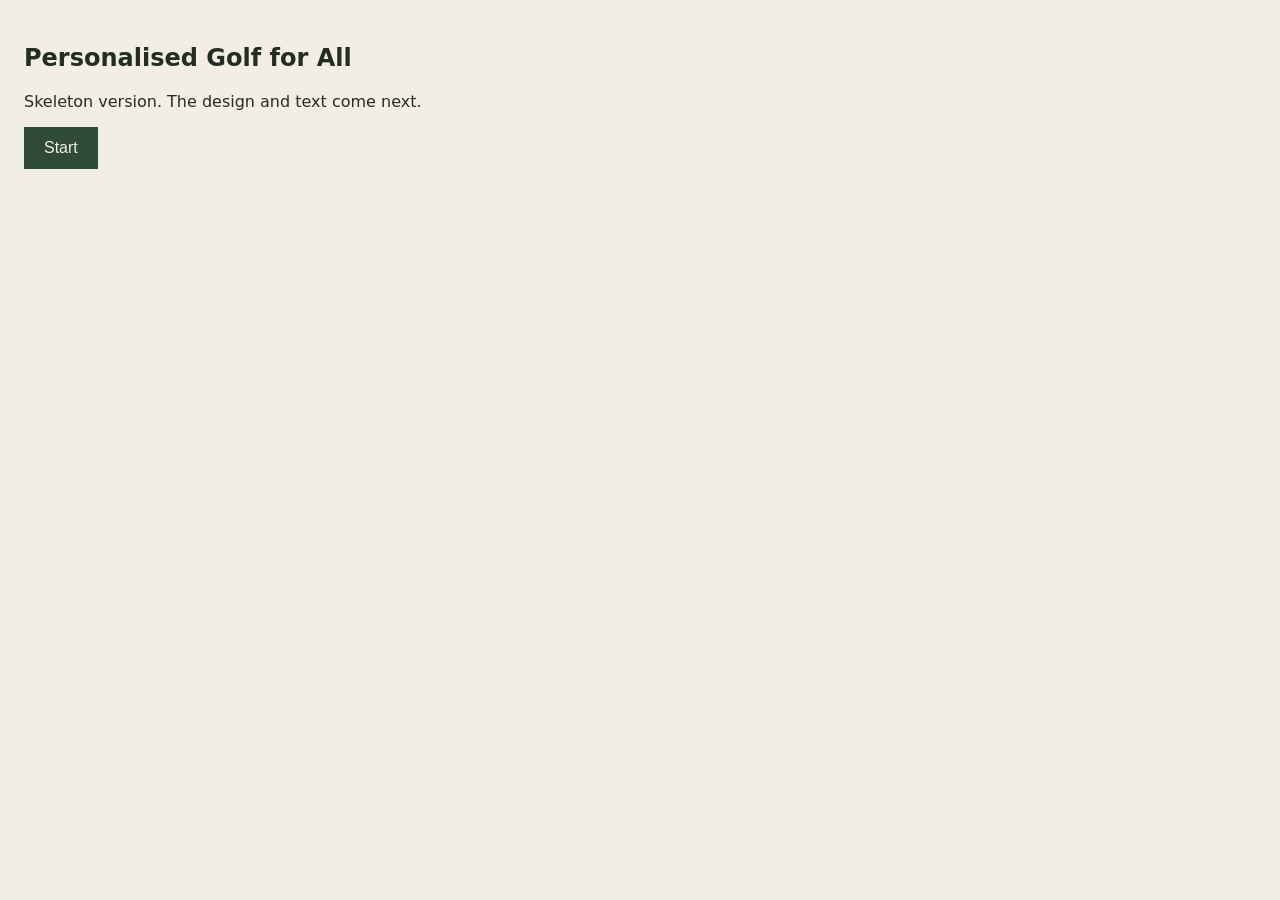
==== index.html @ c4731139 "Added website skeleton and project brief" ====
<!DOCTYPE html>
<!--
  index.html = the STRUCTURE of the website (what is on the page).
  The look lives in style.css, the logic lives in script.js.
  Created as an empty skeleton by Claude (AI), 8 Nov 2026. Leon decides what goes in each section.
-->
<html lang="en">
<head>
  <meta charset="UTF-8">
  <meta name="viewport" content="width=device-width, initial-scale=1.0">
  <title>Personalised Golf for All</title>
  <link rel="stylesheet" href="style.css">
</head>
<body>

  <!-- PAGE 1: HOME. What the tool does + a start button. Content: to decide. -->
  <section id="home">
    <h1>Personalised Golf for All</h1>
    <p>Skeleton version. The design and text come next.</p>
    <button id="start-button">Start</button>
  </section>

  <!-- PAGE 2: QUESTIONS. One question at a time. Questions come from Leon's research. -->
  <section id="questions" hidden>
  </section>

  <!-- PAGE 3: RESULTS. Top 3 irons with reasons, a trade-off and a limitation. -->
  <section id="results" hidden>
  </section>

  <!-- PAGE 4: HOW IT WORKS. Sources, method and limits of the tool. -->
  <section id="how-it-works" hidden>
  </section>

  <script src="script.js"></script>
</body>
</html>
---- style.css ----
/*
  style.css = the LOOK of the website (colours, fonts, spacing, animation).
  Created as a skeleton by Claude (AI), 8 Nov 2026.

  All colours are stored once here as "variables", so changing one line
  changes it everywhere on the site. These are only starting values from
  the "Clubhouse" direction (green and cream). Leon decides the final ones.
*/
:root {
  --paper: #F2EEE3;   /* background (cream) */
  --ink: #242D23;     /* main text (dark green-black) */
  --green: #2F4A35;   /* buttons and highlights */
}

body {
  margin: 0;
  padding: 24px;
  background: var(--paper);
  color: var(--ink);
  font-family: system-ui, sans-serif;
}

button {
  background: var(--green);
  color: var(--paper);
  border: none;
  padding: 12px 20px;
  font-size: 16px;
  cursor: pointer;
}
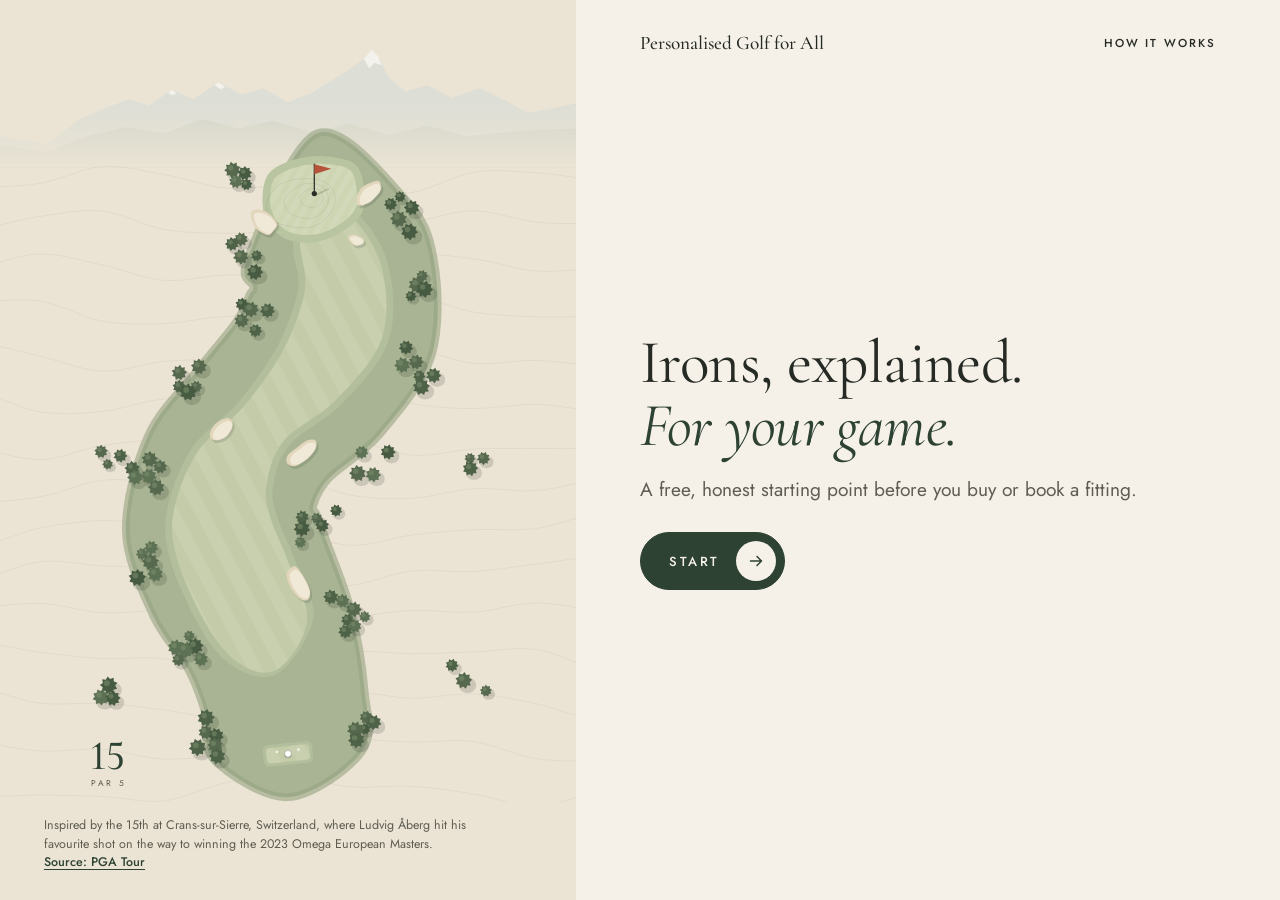
==== commit a093d2d4: "Questionnaire step 1: hole illustration, layout and home screen," ====
--- a/index.html
+++ b/index.html
@@ -2,35 +2,455 @@
 <!--
   index.html = the STRUCTURE of the website (what is on the page).
   The look lives in style.css, the logic lives in script.js.
-  Created as an empty skeleton by Claude (AI), 8 Nov 2026. Leon decides what goes in each section.
+
+  Built by Claude (AI) for Leon, 24 Nov 2026, from Leon's decisions in docs/product-plan.md:
+  the questionnaire "plays one golf hole". The look is design direction D (design/d-chosen.html).
+
+  Layout:
+    - Laptop (1024px and wider): the hole fills a sticky panel on the left, the content is on the right.
+    - Phone: the hole is a band at the top, the content is below it.
+  The hole drawing is shared by all screens; script.js moves the ball and the "camera".
 -->
 <html lang="en">
 <head>
   <meta charset="UTF-8">
   <meta name="viewport" content="width=device-width, initial-scale=1.0">
   <title>Personalised Golf for All</title>
+  <meta name="description" content="A free, honest starting point before you buy irons or book a fitting.">
+
+  <!-- Fonts: Cormorant Garamond (headlines), Jost (body text), IBM Plex Mono (small numbers) -->
+  <link rel="preconnect" href="https://fonts.googleapis.com">
+  <link rel="preconnect" href="https://fonts.gstatic.com" crossorigin>
+  <link href="https://fonts.googleapis.com/css2?family=Cormorant+Garamond:ital,wght@0,400;0,500;0,600;1,400;1,500&family=IBM+Plex+Mono:wght@400;500&family=Jost:wght@400;500&display=swap" rel="stylesheet">
+
   <link rel="stylesheet" href="style.css">
 </head>
 <body>
 
-  <!-- PAGE 1: HOME. What the tool does + a start button. Content: to decide. -->
-  <section id="home">
-    <h1>Personalised Golf for All</h1>
-    <p>Skeleton version. The design and text come next.</p>
-    <button id="start-button">Start</button>
-  </section>
-
-  <!-- PAGE 2: QUESTIONS. One question at a time. Questions come from Leon's research. -->
-  <section id="questions" hidden>
-  </section>
-
-  <!-- PAGE 3: RESULTS. Top 3 irons with reasons, a trade-off and a limitation. -->
-  <section id="results" hidden>
-  </section>
-
-  <!-- PAGE 4: HOW IT WORKS. Sources, method and limits of the tool. -->
-  <section id="how-it-works" hidden>
-  </section>
+  <!-- The whole app. data-screen tells the CSS which screen is showing (home, questions or results). -->
+  <div class="app" data-screen="home">
+
+    <!-- SITE HEADER: name of the site + link to How it works -->
+    <header class="site-header">
+      <a class="wordmark" href="./">Personalised Golf for All</a>
+      <a class="header-link" href="#how-it-works">How it works</a>
+    </header>
+
+    <!-- THE HOLE: a decorative illustration (screen readers skip it, aria-hidden).
+         Original drawing inspired by the 15th at Crans-sur-Sierre. Not a course map, no distances. -->
+    <figure class="hole-panel">
+      <div class="hole-frame">
+        <svg id="hole" viewBox="0 0 600 1000" preserveAspectRatio="xMidYMid meet" aria-hidden="true" focusable="false">
+        <!-- Patterns and gradients: mowing stripes and the fade under the Alps -->
+        <defs>
+          <pattern id="mow" width="34" height="34" patternUnits="userSpaceOnUse" patternTransform="rotate(-28)">
+            <rect width="17" height="34" fill="#FFFFFF" fill-opacity="0.09"/>
+          </pattern>
+          <pattern id="mow-green" width="14" height="14" patternUnits="userSpaceOnUse" patternTransform="rotate(30)">
+            <rect width="7" height="14" fill="#FFFFFF" fill-opacity="0.1"/>
+          </pattern>
+          <linearGradient id="alps-fade" x1="0" y1="0" x2="0" y2="1">
+            <stop offset="0" stop-color="#EBE4D4" stop-opacity="0"/>
+            <stop offset="1" stop-color="#EBE4D4" stop-opacity="1"/>
+          </linearGradient>
+        </defs>
+        <!-- Paper background (same colour as the panel) -->
+        <rect x="-400" y="-400" width="1400" height="1800" fill="#EBE4D4"/>
+        <!-- ALPS: a quiet two-layer ridge at the far end; one peak hints at the Matterhorn (view: PGA.com) -->
+        <g class="alps">
+        <path d="M-300 150 L-150 128 L-10 150 L30 118 L62 104 L95 92 L120 100 L150 80 L178 92 L210 70 L240 86 L268 78 L300 96 L330 84 L372 58 L398 40 L408 28 L416 36 L430 64 L452 82 L480 74 L512 90 L548 78 L585 96 L610 110 L700 92 L800 118 L900 140 L900 180 L-300 180Z" fill="#DDDED6"/>
+        <path d="M398 40 L408 28 L416 36 L421 48 L412 45 L405 52Z" fill="#F4F2EC"/>
+        <path d="M205 74 L210 70 L219 76 L213 79Z" fill="#F4F2EC"/>
+        <path d="M145 84 L150 80 L156 84 L151 87Z" fill="#F4F2EC"/>
+        <path d="M-300 160 L-160 140 L-10 160 L40 140 L90 128 L140 136 L190 118 L236 130 L280 120 L330 134 L380 124 L430 138 L480 126 L530 140 L610 132 L720 128 L900 150 L900 180 L-300 180Z" fill="#D1D5CA"/>
+        <rect x="-300" y="96" width="1200" height="84" fill="url(#alps-fade)"/>
+        </g>
+        <!-- CONTOUR LINES: very faint, for a yardage-book feel -->
+        <g class="contours" fill="none" stroke="#262A24" stroke-opacity="0.07" stroke-width="1">
+        <path d="M-340 200C-326.7 203 -286.7 216.8 -260 217.9C-233.3 219 -206.7 208.6 -180 206.7C-153.3 204.7 -126.7 207.1 -100 206.1C-73.3 205.1 -46.7 205.1 -20 200.6C6.7 196.2 33.3 181.1 60 179.3C86.7 177.4 113.3 184.8 140 189.5C166.7 194.1 193.3 204.6 220 207C246.7 209.4 273.3 202.8 300 204C326.7 205.2 353.3 212.6 380 214C406.7 215.4 433.3 217.1 460 212.5C486.7 207.9 513.3 190.7 540 186.4C566.7 182.2 593.3 185.2 620 186.8C646.7 188.4 673.3 194.9 700 196C726.7 197 753.3 190.6 780 193.3C806.7 195.9 833.3 207.5 860 211.9C886.7 216.4 926.7 218.7 940 220.1"/>
+        <path d="M-340 271.8C-326.7 271.5 -286.7 272.7 -260 270.3C-233.3 267.9 -206.7 259.2 -180 257.3C-153.3 255.5 -126.7 261.5 -100 259.2C-73.3 256.9 -46.7 247.1 -20 243.4C6.7 239.6 33.3 233.8 60 236.6C86.7 239.5 113.3 255.6 140 260.3C166.7 265.1 193.3 264.8 220 265.3C246.7 265.7 273.3 262.1 300 263C326.7 264 353.3 273 380 271.1C406.7 269.3 433.3 257.9 460 252.1C486.7 246.3 513.3 236.4 540 236.2C566.7 236 593.3 247.9 620 250.8C646.7 253.6 673.3 252.2 700 253.5C726.7 254.8 753.3 254.6 780 258.6C806.7 262.5 833.3 276.2 860 277C886.7 277.9 926.7 265.9 940 263.7"/>
+        <path d="M-340 333.1C-326.7 330.2 -286.7 319.7 -260 315.9C-233.3 312.1 -206.7 311.9 -180 310.5C-153.3 309.2 -126.7 310.9 -100 307.8C-73.3 304.7 -46.7 292.2 -20 292C6.7 291.7 33.3 300.5 60 306.2C86.7 311.9 113.3 323.9 140 326.1C166.7 328.2 193.3 319.8 220 319.1C246.7 318.4 273.3 322.1 300 321.9C326.7 321.7 353.3 322.8 380 318C406.7 313.3 433.3 296.9 460 293.6C486.7 290.4 513.3 295 540 298.4C566.7 301.8 593.3 311.7 620 314C646.7 316.3 673.3 310.3 700 312.3C726.7 314.2 753.3 322.9 780 325.7C806.7 328.5 833.3 332.7 860 329.1C886.7 325.4 926.7 308 940 303.8"/>
+        <path d="M-340 381.2C-326.7 378.1 -286.7 365.3 -260 362.6C-233.3 359.8 -206.7 366 -180 364.7C-153.3 363.5 -126.7 357 -100 355C-73.3 353.1 -46.7 349 -20 352.9C6.7 356.9 33.3 373.9 60 378.8C86.7 383.6 113.3 383 140 382C166.7 381 193.3 373.6 220 372.7C246.7 371.7 273.3 378.5 300 376.3C326.7 374 353.3 363.8 380 358.9C406.7 354 433.3 345.5 460 346.8C486.7 348.2 513.3 362.7 540 367.1C566.7 371.5 593.3 372 620 373.2C646.7 374.3 673.3 371.8 700 374C726.7 376.2 753.3 387.2 780 386.5C806.7 385.8 833.3 375.9 860 370C886.7 364 926.7 354.1 940 350.9"/>
+        <path d="M-340 422.6C-326.7 421.4 -286.7 416 -260 415.1C-233.3 414.3 -206.7 418.8 -180 417.6C-153.3 416.4 -126.7 406.9 -100 408C-73.3 409.1 -46.7 418.4 -20 424.3C6.7 430.2 33.3 442.3 60 443.4C86.7 444.5 113.3 433.6 140 430.9C166.7 428.3 193.3 428.5 220 427.3C246.7 426.1 273.3 427.7 300 423.8C326.7 419.9 353.3 405.5 380 403.8C406.7 402 433.3 408.3 460 413.2C486.7 418.1 513.3 430.5 540 433.2C566.7 436 593.3 429.1 620 429.6C646.7 430.1 673.3 435.2 700 436.2C726.7 437.2 753.3 440 780 435.6C806.7 431.2 833.3 414.1 860 409.7C886.7 405.3 926.7 409.3 940 409.3"/>
+        <path d="M-340 467.4C-326.7 468.3 -286.7 472.1 -260 472.5C-233.3 473 -206.7 470.3 -180 470.1C-153.3 469.9 -126.7 466.9 -100 471.2C-73.3 475.5 -46.7 492.1 -20 496.1C6.7 500.2 33.3 498.3 60 495.5C86.7 492.7 113.3 481.9 140 479.4C166.7 477 193.3 482.8 220 480.9C246.7 479 273.3 471.5 300 468.1C326.7 464.8 353.3 458.1 380 460.9C406.7 463.8 433.3 480 460 485.2C486.7 490.3 513.3 491.6 540 491.8C566.7 491.9 593.3 486.1 620 486.3C646.7 486.5 673.3 494.7 700 493C726.7 491.3 753.3 481.6 780 475.9C806.7 470.3 833.3 459.3 860 459.1C886.7 458.9 926.7 472.3 940 474.9"/>
+        <path d="M-340 521.6C-326.7 523.1 -286.7 530 -260 530.8C-233.3 531.6 -206.7 524.6 -180 526.5C-153.3 528.4 -126.7 536.8 -100 542C-73.3 547.2 -46.7 558.1 -20 557.7C6.7 557.3 33.3 543.9 60 539.6C86.7 535.2 113.3 533 140 531.6C166.7 530.2 193.3 533.7 220 531.4C246.7 529 273.3 517.5 300 517.3C326.7 517.2 353.3 524.7 380 530.5C406.7 536.2 433.3 549.7 460 551.9C486.7 554.2 513.3 545.5 540 544.1C566.7 542.7 593.3 543.9 620 543.4C646.7 542.9 673.3 545.2 700 540.9C726.7 536.6 753.3 520.8 780 517.6C806.7 514.4 833.3 517.9 860 521.6C886.7 525.4 926.7 537 940 540.1"/>
+        <path d="M-340 583.5C-326.7 584.3 -286.7 587 -260 588C-233.3 589.1 -206.7 586 -180 589.8C-153.3 593.6 -126.7 608.3 -100 610.9C-73.3 613.5 -46.7 610 -20 605.6C6.7 601.2 33.3 587.7 60 584.5C86.7 581.4 113.3 587.4 140 586.7C166.7 586 193.3 582.1 220 580.6C246.7 579.1 273.3 574.1 300 577.9C326.7 581.7 353.3 598.5 380 603.4C406.7 608.4 433.3 609.1 460 607.8C486.7 606.4 513.3 597 540 595.3C566.7 593.6 593.3 599.8 620 597.8C646.7 595.7 673.3 587.7 700 583.1C726.7 578.6 753.3 569.2 780 570.6C806.7 572.1 833.3 586.8 860 591.7C886.7 596.6 926.7 598.6 940 600"/>
+        <path d="M-340 647.1C-326.7 646.9 -286.7 644.2 -260 646C-233.3 647.8 -206.7 654 -180 657.7C-153.3 661.5 -126.7 670.5 -100 668.5C-73.3 666.6 -46.7 651.4 -20 646C6.7 640.7 33.3 637.2 60 636.5C86.7 635.8 113.3 642.3 140 641.9C166.7 641.5 193.3 633 220 634.1C246.7 635.3 273.3 642.9 300 648.6C326.7 654.4 353.3 667.4 380 668.5C406.7 669.6 433.3 658.6 460 655.2C486.7 651.9 513.3 649.8 540 648.4C566.7 647 593.3 650.2 620 646.9C646.7 643.6 673.3 630.2 700 628.6C726.7 627 753.3 632.1 780 637.2C806.7 642.3 833.3 656.2 860 659.3C886.7 662.3 926.7 655.9 940 655.3"/>
+        <path d="M-340 707.5C-326.7 707.5 -286.7 704.7 -260 707.2C-233.3 709.6 -206.7 721.4 -180 722.3C-153.3 723.3 -126.7 718.4 -100 712.9C-73.3 707.5 -46.7 692.6 -20 689.7C6.7 686.7 33.3 694 60 695.1C86.7 696.2 113.3 696.1 140 696.4C166.7 696.6 193.3 692.6 220 696.5C246.7 700.5 273.3 716.2 300 720.2C326.7 724.2 353.3 723.5 380 720.4C406.7 717.4 433.3 704.7 460 701.7C486.7 698.6 513.3 703.9 540 702.4C566.7 701 593.3 695.8 620 693C646.7 690.2 673.3 682.8 700 685.6C726.7 688.4 753.3 704.5 780 709.9C806.7 715.3 833.3 718.1 860 718.1C886.7 718 926.7 711 940 709.6"/>
+        <path d="M-340 764.8C-326.7 765.8 -286.7 768.5 -260 770.4C-233.3 772.3 -206.7 779.3 -180 776.2C-153.3 773.1 -126.7 757.2 -100 751.7C-73.3 746.3 -46.7 742.9 -20 743.6C6.7 744.3 33.3 754.1 60 755.7C86.7 757.3 113.3 751.4 140 753.1C166.7 754.8 193.3 761.2 220 766C246.7 770.8 273.3 782.4 300 781.9C326.7 781.5 353.3 768.2 380 763.3C406.7 758.4 433.3 754.1 460 752.7C486.7 751.3 513.3 756.6 540 754.9C566.7 753.3 593.3 743.1 620 743.1C646.7 743 673.3 749.1 700 754.8C726.7 760.5 753.3 775.1 780 777.5C806.7 779.9 833.3 771.2 860 769.1C886.7 766.9 926.7 765.5 940 764.8"/>
+        <path d="M-340 821.8C-326.7 823.3 -286.7 830.9 -260 830.4C-233.3 829.9 -206.7 824.5 -180 818.8C-153.3 813.2 -126.7 798.4 -100 796.4C-73.3 794.4 -46.7 803.8 -20 806.8C6.7 809.9 33.3 813.4 60 814.8C86.7 816.1 113.3 811.9 140 815.1C166.7 818.4 193.3 831.7 220 834.2C246.7 836.6 273.3 834.3 300 829.8C326.7 825.2 353.3 810.2 380 806.7C406.7 803.2 433.3 808.8 460 808.7C486.7 808.6 513.3 807.2 540 806.2C566.7 805.3 593.3 799.6 620 803.2C646.7 806.8 673.3 822.8 700 827.8C726.7 832.9 753.3 835 780 833.3C806.7 831.7 833.3 820.4 860 818C886.7 815.6 926.7 818.9 940 819.1"/>
+        <path d="M-340 879.7C-326.7 880 -286.7 885.3 -260 881.7C-233.3 878.2 -206.7 863.1 -180 858.4C-153.3 853.8 -126.7 851.6 -100 853.9C-73.3 856.2 -46.7 869.4 -20 872.5C6.7 875.6 33.3 871.2 60 872.7C86.7 874.1 113.3 878 140 881.1C166.7 884.3 193.3 893.8 220 891.8C246.7 889.9 273.3 875.1 300 869.5C326.7 863.9 353.3 858.7 380 858.1C406.7 857.5 433.3 865.7 460 866.1C486.7 866.5 513.3 859.4 540 860.6C566.7 861.7 593.3 867.5 620 873C646.7 878.4 673.3 892.2 700 893.3C726.7 894.4 753.3 883.4 780 879.5C806.7 875.5 833.3 871.2 860 869.6C886.7 868 926.7 869.8 940 869.9"/>
+        <path d="M-340 935.8C-326.7 934 -286.7 929.9 -260 925C-233.3 920 -206.7 906.6 -180 906.1C-153.3 905.6 -126.7 917.1 -100 921.8C-73.3 926.5 -46.7 932.6 -20 934.3C6.7 936 33.3 930.3 60 932C86.7 933.8 113.3 943.9 140 944.7C166.7 945.4 193.3 942 220 936.6C246.7 931.2 273.3 915.3 300 912.2C326.7 909.1 353.3 916 380 917.8C406.7 919.5 433.3 922 460 922.7C486.7 923.4 513.3 918.6 540 922.1C566.7 925.7 593.3 940.2 620 944C646.7 947.8 673.3 948.4 700 945.1C726.7 941.8 753.3 927.5 780 924C806.7 920.5 833.3 925 860 924C886.7 923 926.7 919 940 918"/>
+        <path d="M-340 986.8C-326.7 983.6 -286.7 970.7 -260 967.6C-233.3 964.4 -206.7 963.7 -180 967.6C-153.3 971.6 -126.7 987.1 -100 991C-73.3 994.9 -46.7 990.8 -20 991.2C6.7 991.5 33.3 991.8 60 993.1C86.7 994.3 113.3 1001.7 140 998.8C166.7 995.8 193.3 980.8 220 975.3C246.7 969.9 273.3 965 300 965.9C326.7 966.8 353.3 978.3 380 980.6C406.7 982.9 433.3 978.3 460 979.9C486.7 981.5 513.3 985.7 540 990C566.7 994.3 593.3 1006.2 620 1005.8C646.7 1005.3 673.3 992.3 700 987.1C726.7 981.8 753.3 975.5 780 974C806.7 972.6 833.3 979.3 860 978.5C886.7 977.6 926.7 970.7 940 969.1"/>
+        </g>
+        <!-- ROUGH: the darker green "island" the hole sits in, with a slightly darker edge -->
+        <path class="rough" d="M395.8 934.5C412.3 911.1 401.1 884.1 398.7 853.6C396.2 823 389.1 782.8 381.1 751.4C373.1 720 358 685.7 350.7 665.4C343.5 645.1 340.5 637.5 337.5 629.4C334.6 621.4 330.4 624.9 332.9 617.1C335.4 609.3 338.2 597.8 352.5 582.4C366.9 567 396.9 551 419 524.6C441.1 498.3 473.6 461.5 485.3 424.3C496.9 387 494.5 335.2 488.8 301.3C483.2 267.4 476.5 248.4 451.4 220.8C426.3 193.3 371.8 123.6 338 136C304.2 148.4 262.4 262.1 248.6 295.2C234.8 328.3 254.8 326.6 255.2 334.7C255.5 342.8 254.4 336.3 250.7 343.7C247 351.2 244.2 363 233 379.4C221.8 395.7 202.5 417 183.5 441.6C164.5 466.2 134.6 492.1 119.1 526.9C103.6 561.7 89.4 612 90.5 650.6C91.5 689.2 111.9 728.9 125.3 758.6C138.7 788.3 159.5 807.3 170.9 828.6C182.2 849.9 187.8 867 193.3 886.4C198.9 905.9 186.4 927.5 204.2 945.5C221.9 963.4 268.1 995.8 300 994C331.9 992.2 379.4 957.9 395.8 934.5Z" fill="#A8B493"/>
+        <path d="M395.8 934.5C412.3 911.1 401.1 884.1 398.7 853.6C396.2 823 389.1 782.8 381.1 751.4C373.1 720 358 685.7 350.7 665.4C343.5 645.1 340.5 637.5 337.5 629.4C334.6 621.4 330.4 624.9 332.9 617.1C335.4 609.3 338.2 597.8 352.5 582.4C366.9 567 396.9 551 419 524.6C441.1 498.3 473.6 461.5 485.3 424.3C496.9 387 494.5 335.2 488.8 301.3C483.2 267.4 476.5 248.4 451.4 220.8C426.3 193.3 371.8 123.6 338 136C304.2 148.4 262.4 262.1 248.6 295.2C234.8 328.3 254.8 326.6 255.2 334.7C255.5 342.8 254.4 336.3 250.7 343.7C247 351.2 244.2 363 233 379.4C221.8 395.7 202.5 417 183.5 441.6C164.5 466.2 134.6 492.1 119.1 526.9C103.6 561.7 89.4 612 90.5 650.6C91.5 689.2 111.9 728.9 125.3 758.6C138.7 788.3 159.5 807.3 170.9 828.6C182.2 849.9 187.8 867 193.3 886.4C198.9 905.9 186.4 927.5 204.2 945.5C221.9 963.4 268.1 995.8 300 994C331.9 992.2 379.4 957.9 395.8 934.5Z" fill="none" stroke="#97A483" stroke-width="10" stroke-opacity="0.6"/>
+        <!-- TREES: clusters of small alpine conifers seen from above, each with a soft shadow -->
+        <g class="tree-shadows" fill="#262A24" fill-opacity="0.16">
+        <ellipse cx="233.2" cy="189.3" rx="11" ry="9.9"/>
+        <ellipse cx="248.5" cy="193" rx="9.7" ry="8.8"/>
+        <ellipse cx="236.8" cy="203.4" rx="9.4" ry="8.4"/>
+        <ellipse cx="249.8" cy="206.5" rx="8" ry="7.2"/>
+        <ellipse cx="448.2" cy="222.2" rx="7.6" ry="6.9"/>
+        <ellipse cx="436.6" cy="232.4" rx="8.9" ry="8"/>
+        <ellipse cx="464.7" cy="237.8" rx="10.5" ry="9.5"/>
+        <ellipse cx="448.1" cy="253.1" rx="11.5" ry="10.3"/>
+        <ellipse cx="462" cy="269.5" rx="11.5" ry="10.3"/>
+        <ellipse cx="243.5" cy="278.2" rx="9.5" ry="8.5"/>
+        <ellipse cx="231.8" cy="284.2" rx="9.4" ry="8.4"/>
+        <ellipse cx="263" cy="298.4" rx="7.8" ry="7"/>
+        <ellipse cx="243.8" cy="301.3" rx="10.4" ry="9.4"/>
+        <ellipse cx="262.1" cy="321.3" rx="11.1" ry="10"/>
+        <ellipse cx="476.9" cy="324.7" rx="8" ry="7.3"/>
+        <ellipse cx="471.6" cy="338.1" rx="11.4" ry="10.3"/>
+        <ellipse cx="481.5" cy="343.9" rx="11.5" ry="10.4"/>
+        <ellipse cx="462.2" cy="350.7" rx="7.6" ry="6.8"/>
+        <ellipse cx="244.5" cy="361.7" rx="8.9" ry="8"/>
+        <ellipse cx="256.9" cy="369.6" rx="10.9" ry="9.8"/>
+        <ellipse cx="277.9" cy="370.5" rx="10.1" ry="9.1"/>
+        <ellipse cx="244.4" cy="383.3" rx="9.8" ry="8.9"/>
+        <ellipse cx="261.9" cy="395.9" rx="8.9" ry="8.1"/>
+        <ellipse cx="456.8" cy="418.1" rx="9.7" ry="8.8"/>
+        <ellipse cx="470.1" cy="437.1" rx="10.2" ry="9.2"/>
+        <ellipse cx="452.5" cy="441.4" rx="10.8" ry="9.7"/>
+        <ellipse cx="189.6" cy="443.3" rx="10.7" ry="9.6"/>
+        <ellipse cx="164.1" cy="451" rx="10.4" ry="9.3"/>
+        <ellipse cx="492.7" cy="454.5" rx="10.4" ry="9.3"/>
+        <ellipse cx="473.3" cy="454.2" rx="8.3" ry="7.5"/>
+        <ellipse cx="163.4" cy="468" rx="9" ry="8.1"/>
+        <ellipse cx="184.8" cy="468" rx="8.2" ry="7.4"/>
+        <ellipse cx="477.4" cy="469.9" rx="11.4" ry="10.3"/>
+        <ellipse cx="176" cy="476.9" rx="11.6" ry="10.5"/>
+        <ellipse cx="62.4" cy="552.2" rx="9.1" ry="8.2"/>
+        <ellipse cx="433.8" cy="553.5" rx="10.1" ry="9.2"/>
+        <ellipse cx="399.2" cy="553.3" rx="9.1" ry="8.2"/>
+        <ellipse cx="87.5" cy="557.8" rx="9.3" ry="8.4"/>
+        <ellipse cx="538.4" cy="560" rx="7.4" ry="6.7"/>
+        <ellipse cx="556.6" cy="561" rx="8.9" ry="8"/>
+        <ellipse cx="126" cy="563.1" rx="10.8" ry="9.8"/>
+        <ellipse cx="70.3" cy="567.6" rx="7.3" ry="6.6"/>
+        <ellipse cx="139.1" cy="572.2" rx="9.5" ry="8.6"/>
+        <ellipse cx="540.3" cy="574.8" rx="10.4" ry="9.4"/>
+        <ellipse cx="103.2" cy="574.8" rx="10.3" ry="9.3"/>
+        <ellipse cx="395.1" cy="581.7" rx="11.4" ry="10.3"/>
+        <ellipse cx="414.7" cy="582.7" rx="10.3" ry="9.3"/>
+        <ellipse cx="124.8" cy="584.8" rx="10.6" ry="9.6"/>
+        <ellipse cx="107.2" cy="586.2" rx="10.6" ry="9.6"/>
+        <ellipse cx="134.9" cy="599.8" rx="11.3" ry="10.2"/>
+        <ellipse cx="365.8" cy="628" rx="8.3" ry="7.5"/>
+        <ellipse cx="322.5" cy="636.9" rx="9.1" ry="8.2"/>
+        <ellipse cx="340.6" cy="637.9" rx="7.9" ry="7.1"/>
+        <ellipse cx="348.3" cy="647.8" rx="9.3" ry="8.4"/>
+        <ellipse cx="322.9" cy="652.8" rx="11.2" ry="10.1"/>
+        <ellipse cx="319.5" cy="668.8" rx="7.9" ry="7.1"/>
+        <ellipse cx="127.5" cy="676.7" rx="9.6" ry="8.7"/>
+        <ellipse cx="115.3" cy="684.1" rx="8.4" ry="7.6"/>
+        <ellipse cx="127.2" cy="696.1" rx="11.3" ry="10.2"/>
+        <ellipse cx="133.2" cy="711.4" rx="10.7" ry="9.7"/>
+        <ellipse cx="110.4" cy="716.7" rx="11.7" ry="10.5"/>
+        <ellipse cx="359.8" cy="740.8" rx="10.1" ry="9.2"/>
+        <ellipse cx="374.6" cy="745.5" rx="9.4" ry="8.4"/>
+        <ellipse cx="389.8" cy="757.2" rx="10.8" ry="9.7"/>
+        <ellipse cx="402.7" cy="765" rx="7.9" ry="7.1"/>
+        <ellipse cx="380.7" cy="769.8" rx="8.7" ry="7.9"/>
+        <ellipse cx="390.4" cy="777.8" rx="9.3" ry="8.4"/>
+        <ellipse cx="378.3" cy="784.9" rx="9.5" ry="8.6"/>
+        <ellipse cx="175.7" cy="789.8" rx="7.7" ry="6.9"/>
+        <ellipse cx="184.8" cy="805.1" rx="11.3" ry="10.2"/>
+        <ellipse cx="160" cy="806.5" rx="11" ry="9.9"/>
+        <ellipse cx="172.1" cy="809.8" rx="11.2" ry="10.1"/>
+        <ellipse cx="191.8" cy="821" rx="9.8" ry="8.8"/>
+        <ellipse cx="162.4" cy="821.3" rx="8.9" ry="8"/>
+        <ellipse cx="515.8" cy="828.3" rx="8.8" ry="8"/>
+        <ellipse cx="532" cy="849.3" rx="11.3" ry="10.2"/>
+        <ellipse cx="73.6" cy="855.8" rx="11.7" ry="10.6"/>
+        <ellipse cx="559.4" cy="860.9" rx="8.1" ry="7.3"/>
+        <ellipse cx="63.2" cy="870.7" rx="11.2" ry="10.1"/>
+        <ellipse cx="78.1" cy="871.7" rx="10.3" ry="9.3"/>
+        <ellipse cx="405" cy="895.7" rx="9" ry="8.1"/>
+        <ellipse cx="199.3" cy="897.7" rx="11.7" ry="10.6"/>
+        <ellipse cx="415.3" cy="903" rx="10.4" ry="9.4"/>
+        <ellipse cx="402.7" cy="910.1" rx="7.9" ry="7.2"/>
+        <ellipse cx="392.1" cy="913" rx="11.3" ry="10.2"/>
+        <ellipse cx="197.8" cy="915.3" rx="9.8" ry="8.8"/>
+        <ellipse cx="211.6" cy="920.2" rx="10.5" ry="9.5"/>
+        <ellipse cx="393.4" cy="926.1" rx="11.2" ry="10.1"/>
+        <ellipse cx="210.4" cy="932.6" rx="10.4" ry="9.4"/>
+        <ellipse cx="188.4" cy="936.1" rx="11.7" ry="10.6"/>
+        <ellipse cx="213.4" cy="946.9" rx="11.2" ry="10.1"/>
+        </g>
+        <g class="trees">
+        <polygon points="238.6,186.7 234.5,188.2 234.1,192.5 230,191 226.9,194.1 224.8,190.3 220.4,190.6 221.2,186.3 217.6,183.8 221,181.1 219.9,176.8 224.2,176.9 226.1,172.9 229.4,175.8 233.4,173.9 234.1,178.2 238.3,179.4 236.1,183.1" fill="#56694E"/>
+        <circle cx="226" cy="180.7" r="3.4" fill="#7C8F6E" fill-opacity="0.55"/>
+        <polygon points="252.4,192.7 248.5,193.1 247.3,196.8 244.1,194.6 240.8,196.7 239.7,192.9 235.9,192.4 237.4,188.8 234.9,185.9 238.3,184.2 238.2,180.4 242,181.3 244.4,178.2 246.7,181.4 250.5,180.6 250.2,184.4 253.6,186.3 250.9,189.1" fill="#475B42"/>
+        <circle cx="242.1" cy="185.4" r="3" fill="#7C8F6E" fill-opacity="0.55"/>
+        <polygon points="240.1,203.8 236.4,203.8 234.9,207.3 232,204.9 228.7,206.6 228,202.9 224.3,202 226.1,198.8 223.9,195.8 227.4,194.4 227.6,190.7 231.2,191.9 233.7,189.2 235.6,192.4 239.3,192 238.8,195.7 241.9,197.8 239.1,200.2" fill="#5D7154"/>
+        <circle cx="230.7" cy="196.1" r="2.9" fill="#7C8F6E" fill-opacity="0.55"/>
+        <polygon points="253.1,206.2 249.9,206.5 248.9,209.6 246.3,207.8 243.6,209.6 242.6,206.5 239.5,206.1 240.7,203.2 238.6,200.8 241.4,199.4 241.3,196.2 244.4,196.9 246.3,194.4 248.2,196.9 251.3,196.2 251.2,199.4 254,200.9 251.8,203.2" fill="#475B42"/>
+        <circle cx="244.6" cy="200.2" r="2.5" fill="#7C8F6E" fill-opacity="0.55"/>
+        <polygon points="451.6,221.3 448.6,221.9 448,224.9 445.3,223.5 442.9,225.3 441.7,222.5 438.7,222.3 439.6,219.4 437.4,217.4 440,215.8 439.6,212.7 442.6,213.2 444.2,210.6 446.3,212.9 449.2,212 449.3,215 452.1,216.2 450.2,218.6" fill="#475B42"/>
+        <circle cx="443.2" cy="216.2" r="2.4" fill="#7C8F6E" fill-opacity="0.55"/>
+        <polygon points="441.1,229.5 437.9,231 437.9,234.5 434.5,233.6 432.3,236.3 430.2,233.4 426.8,234 427.1,230.5 424,228.7 426.5,226.3 425.3,222.9 428.8,222.6 430,219.3 432.9,221.4 436,219.6 436.9,223 440.4,223.6 438.9,226.8" fill="#475B42"/>
+        <circle cx="430.7" cy="225.4" r="2.8" fill="#7C8F6E" fill-opacity="0.55"/>
+        <polygon points="469.6,236 465.5,237.1 464.9,241.2 461.1,239.5 457.9,242.2 456.1,238.4 451.9,238.5 452.9,234.4 449.7,231.8 453.1,229.4 452.3,225.2 456.5,225.6 458.5,221.9 461.5,224.8 465.5,223.4 465.9,227.5 469.8,228.9 467.4,232.4" fill="#475B42"/>
+        <circle cx="457.7" cy="229.5" r="3.3" fill="#7C8F6E" fill-opacity="0.55"/>
+        <polygon points="453.4,251.3 449,252.4 448.1,256.9 444,254.9 440.5,257.8 438.6,253.7 434.1,253.6 435.3,249.2 431.8,246.3 435.6,243.7 434.9,239.2 439.4,239.7 441.7,235.7 444.9,239 449.2,237.5 449.5,242 453.8,243.6 451.1,247.3" fill="#56694E"/>
+        <circle cx="440.6" cy="244.1" r="3.6" fill="#7C8F6E" fill-opacity="0.55"/>
+        <polygon points="468.1,264.1 464.3,266.6 464.9,271.1 460.4,270.6 458,274.5 454.9,271.1 450.6,272.6 450.3,268 446.1,266.3 448.8,262.7 446.7,258.6 451.1,257.6 452.1,253.1 456.1,255.2 459.7,252.4 461.5,256.6 466.1,256.7 464.7,261.1" fill="#475B42"/>
+        <circle cx="454.4" cy="260.5" r="3.6" fill="#7C8F6E" fill-opacity="0.55"/>
+        <polygon points="244.6,280.8 241,279.6 238.4,282.4 236.5,279.2 232.7,279.6 233.3,275.9 230.1,273.8 232.9,271.3 231.8,267.7 235.6,267.6 237,264.1 240,266.5 243.3,264.7 244.1,268.4 247.8,269.3 246,272.6 248.3,275.6 244.8,277" fill="#56694E"/>
+        <circle cx="237.3" cy="270.8" r="3" fill="#7C8F6E" fill-opacity="0.55"/>
+        <polygon points="236.3,282.4 232.7,283.4 232.2,287.1 228.8,285.6 226,288.1 224.3,284.8 220.6,284.9 221.5,281.3 218.5,279 221.5,276.8 220.8,273.1 224.5,273.3 226.2,270.1 228.9,272.6 232.4,271.2 232.8,274.9 236.4,276.1 234.3,279.2" fill="#4E6248"/>
+        <circle cx="225.7" cy="276.8" r="2.9" fill="#7C8F6E" fill-opacity="0.55"/>
+        <polygon points="265.6,298.9 262.5,298.9 261.1,301.7 258.8,299.7 256,301 255.4,297.9 252.4,297.1 254,294.4 252.2,291.9 255.1,290.9 255.4,287.8 258.3,288.8 260.5,286.6 262.1,289.3 265.2,289.1 264.6,292.1 267.2,293.9 264.8,295.9" fill="#4E6248"/>
+        <circle cx="257.8" cy="292.3" r="2.4" fill="#7C8F6E" fill-opacity="0.55"/>
+        <polygon points="245.5,303.7 241.5,302.7 238.9,305.9 236.5,302.5 232.4,303.3 232.7,299.2 229,297.2 231.9,294.2 230.4,290.3 234.6,289.9 235.9,286 239.4,288.3 242.9,286.1 244,290.1 248.2,290.8 246.5,294.6 249.2,297.7 245.4,299.5" fill="#56694E"/>
+        <circle cx="236.9" cy="293.1" r="3.3" fill="#7C8F6E" fill-opacity="0.55"/>
+        <polygon points="268.1,315.5 264.5,318.1 265.4,322.5 261,322.2 258.9,326.1 255.7,323 251.6,324.6 251.2,320.2 247,318.8 249.4,315.2 247.1,311.4 251.4,310.2 252,305.8 256,307.6 259.3,304.7 261.3,308.6 265.7,308.5 264.6,312.8" fill="#475B42"/>
+        <circle cx="254.9" cy="312.6" r="3.5" fill="#7C8F6E" fill-opacity="0.55"/>
+        <polygon points="479.1,325.8 475.9,325.4 474.3,328.2 472,325.9 469,327 468.8,323.8 465.8,322.7 467.6,320.1 466.1,317.3 469.2,316.5 469.8,313.3 472.6,314.7 475.1,312.7 476.4,315.6 479.6,315.6 478.7,318.7 481.2,320.8 478.5,322.6" fill="#56694E"/>
+        <circle cx="471.6" cy="318.4" r="2.5" fill="#7C8F6E" fill-opacity="0.55"/>
+        <polygon points="477.7,332.6 473.9,335.2 474.6,339.6 470.1,339.1 467.8,343 464.7,339.8 460.4,341.3 460.1,336.7 455.9,335.1 458.5,331.5 456.3,327.5 460.7,326.5 461.6,322 465.6,324 469.2,321.1 471,325.3 475.5,325.3 474.2,329.7" fill="#56694E"/>
+        <circle cx="464.1" cy="329.2" r="3.6" fill="#7C8F6E" fill-opacity="0.55"/>
+        <polygon points="484.5,345.5 480,345 477.6,348.9 474.4,345.5 470.1,347 469.8,342.4 465.6,340.8 468.3,337.1 466.1,333.1 470.6,332 471.5,327.5 475.6,329.6 479.1,326.7 481,330.9 485.5,331 484.2,335.4 487.7,338.4 483.8,341" fill="#475B42"/>
+        <circle cx="473.9" cy="334.8" r="3.6" fill="#7C8F6E" fill-opacity="0.55"/>
+        <polygon points="466.3,347.2 463.7,348.9 464.1,351.8 461.2,351.5 459.6,354 457.5,351.8 454.7,352.7 454.5,349.7 451.7,348.6 453.6,346.2 452.1,343.5 455.1,342.9 455.7,339.9 458.4,341.3 460.8,339.5 461.9,342.3 464.9,342.4 464,345.2" fill="#475B42"/>
+        <circle cx="457.2" cy="344.8" r="2.4" fill="#7C8F6E" fill-opacity="0.55"/>
+        <polygon points="247.7,361.9 244.2,362 242.8,365.3 240,363.2 236.9,364.9 236.1,361.4 232.7,360.7 234.3,357.5 232.1,354.7 235.4,353.4 235.5,349.8 238.9,350.9 241.2,348.2 243.1,351.2 246.7,350.7 246.2,354.2 249.2,356.1 246.6,358.5" fill="#475B42"/>
+        <circle cx="238.6" cy="354.8" r="2.8" fill="#7C8F6E" fill-opacity="0.55"/>
+        <polygon points="259.4,371.4 255.1,370.7 252.7,374.3 249.9,371.1 245.8,372.3 245.7,368 241.7,366.2 244.4,362.9 242.5,359 246.8,358.2 247.8,354 251.6,356.1 255,353.5 256.6,357.5 260.9,357.8 259.5,361.9 262.6,364.9 258.9,367.1" fill="#56694E"/>
+        <circle cx="249.7" cy="361.1" r="3.4" fill="#7C8F6E" fill-opacity="0.55"/>
+        <polygon points="279.7,372.7 275.8,371.7 273.3,374.9 270.9,371.7 267,372.5 267.3,368.5 263.7,366.6 266.5,363.7 265,360 269,359.5 270.2,355.7 273.6,357.9 277,355.8 278.1,359.7 282.1,360.2 280.5,363.9 283.2,366.9 279.6,368.7" fill="#4E6248"/>
+        <circle cx="271.3" cy="362.6" r="3.2" fill="#7C8F6E" fill-opacity="0.55"/>
+        <polygon points="248,383.5 244.1,383.7 242.6,387.3 239.5,384.9 236,386.7 235.2,382.9 231.4,382.1 233.2,378.6 230.8,375.5 234.4,374 234.6,370.1 238.3,371.3 240.9,368.4 243,371.7 246.9,371.2 246.4,375.1 249.7,377.2 246.8,379.8" fill="#56694E"/>
+        <circle cx="238" cy="375.6" r="3.1" fill="#7C8F6E" fill-opacity="0.55"/>
+        <polygon points="266.6,392.6 263.4,394.2 263.6,397.8 260.1,397 257.9,399.8 255.8,397 252.3,397.8 252.5,394.2 249.3,392.6 251.7,389.9 250.3,386.6 253.9,386.2 254.9,382.8 257.9,384.7 260.9,382.8 262,386.2 265.5,386.7 264.2,389.9" fill="#4E6248"/>
+        <circle cx="256" cy="388.8" r="2.8" fill="#7C8F6E" fill-opacity="0.55"/>
+        <polygon points="458.5,420.4 454.7,419.4 452.3,422.4 450,419.3 446.2,420 446.5,416.2 443.1,414.3 445.8,411.5 444.4,407.9 448.3,407.5 449.5,403.9 452.7,406.1 456,404.1 457.1,407.8 460.9,408.4 459.3,411.9 461.9,414.8 458.4,416.5" fill="#475B42"/>
+        <circle cx="450.4" cy="410.5" r="3" fill="#7C8F6E" fill-opacity="0.55"/>
+        <polygon points="473.1,438.1 469.1,437.9 467.2,441.4 464.2,438.6 460.5,440.1 460,436.1 456.2,434.9 458.4,431.5 456.3,428.1 460.2,426.9 460.7,422.9 464.4,424.5 467.5,421.8 469.3,425.4 473.3,425.3 472.4,429.3 475.5,431.8 472.3,434.2" fill="#56694E"/>
+        <circle cx="463.4" cy="429.1" r="3.2" fill="#7C8F6E" fill-opacity="0.55"/>
+        <polygon points="457.9,438.6 453.8,440.1 453.6,444.4 449.5,443 446.5,446 444.4,442.4 440.1,442.8 440.8,438.6 437.2,436.2 440.5,433.4 439.3,429.3 443.6,429.2 445.3,425.3 448.6,428 452.5,426.1 453.3,430.3 457.4,431.4 455.3,435.1" fill="#5D7154"/>
+        <circle cx="445.4" cy="432.9" r="3.4" fill="#7C8F6E" fill-opacity="0.55"/>
+        <polygon points="194,442.7 189.8,443.3 188.6,447.3 185,445.1 181.4,447.4 180.1,443.3 175.9,442.8 177.5,438.9 174.6,435.8 178.4,433.8 178.1,429.5 182.3,430.4 184.8,427 187.5,430.4 191.6,429.4 191.4,433.7 195.2,435.6 192.4,438.8" fill="#56694E"/>
+        <circle cx="182.6" cy="434.9" r="3.4" fill="#7C8F6E" fill-opacity="0.55"/>
+        <polygon points="167.7,451.4 163.6,451.5 162,455.3 158.8,452.7 155.1,454.6 154.3,450.5 150.2,449.6 152.2,446 149.7,442.7 153.6,441.2 153.8,437.1 157.7,438.4 160.5,435.3 162.7,438.9 166.8,438.4 166.2,442.4 169.6,444.7 166.5,447.4" fill="#56694E"/>
+        <circle cx="157.3" cy="442.9" r="3.2" fill="#7C8F6E" fill-opacity="0.55"/>
+        <polygon points="495.7,455.8 491.6,455.4 489.5,459 486.6,456.1 482.7,457.5 482.4,453.4 478.5,452 480.9,448.6 478.8,445.1 482.8,444 483.4,439.9 487.2,441.7 490.3,439 492.1,442.8 496.2,442.7 495.1,446.7 498.3,449.3 494.9,451.7" fill="#4E6248"/>
+        <circle cx="485.9" cy="446.4" r="3.3" fill="#7C8F6E" fill-opacity="0.55"/>
+        <polygon points="477.7,450.8 474.8,452.5 475.1,455.7 471.8,455.2 469.9,457.9 467.8,455.3 464.6,456.2 464.7,452.9 461.7,451.5 463.8,449 462.4,446 465.6,445.4 466.5,442.2 469.3,443.9 472.1,442 473.2,445.1 476.5,445.4 475.3,448.5" fill="#4E6248"/>
+        <circle cx="467.8" cy="447.7" r="2.6" fill="#7C8F6E" fill-opacity="0.55"/>
+        <polygon points="167,467.7 163.4,468.1 162.3,471.5 159.3,469.5 156.3,471.4 155.3,468 151.7,467.5 153.2,464.2 150.8,461.5 154,459.9 153.9,456.4 157.4,457.2 159.6,454.4 161.7,457.3 165.2,456.5 165,460.1 168.1,461.8 165.7,464.4" fill="#4E6248"/>
+        <circle cx="157.5" cy="461" r="2.8" fill="#7C8F6E" fill-opacity="0.55"/>
+        <polygon points="185.9,470.2 182.8,469.2 180.6,471.6 178.8,468.9 175.6,469.4 176,466.1 173.3,464.4 175.7,462.2 174.6,459.1 177.9,458.9 179.1,455.9 181.7,457.9 184.6,456.3 185.3,459.5 188.5,460.2 187,463.1 189,465.6 186,466.9" fill="#56694E"/>
+        <circle cx="179.5" cy="461.6" r="2.6" fill="#7C8F6E" fill-opacity="0.55"/>
+        <polygon points="481.9,469.7 477.3,470.1 475.8,474.4 472.1,471.8 468.1,474.1 466.9,469.7 462.4,469 464.3,464.9 461.4,461.4 465.5,459.5 465.4,454.9 469.8,456.1 472.7,452.5 475.3,456.2 479.8,455.4 479.5,459.9 483.4,462.2 480.2,465.4" fill="#4E6248"/>
+        <circle cx="469.9" cy="460.9" r="3.6" fill="#7C8F6E" fill-opacity="0.55"/>
+        <polygon points="180.7,476.4 176.1,477 174.6,481.4 170.8,478.8 166.8,481.2 165.5,476.8 160.9,476.1 162.8,471.9 159.7,468.4 163.8,466.4 163.7,461.7 168.2,462.8 171.1,459.2 173.8,462.9 178.4,462 178.1,466.6 182.2,468.8 179,472.1" fill="#475B42"/>
+        <circle cx="168.4" cy="467.7" r="3.7" fill="#7C8F6E" fill-opacity="0.55"/>
+        <polygon points="66.1,551.8 62.5,552.2 61.3,555.7 58.3,553.7 55.3,555.6 54.2,552.1 50.6,551.6 52.1,548.3 49.7,545.6 52.9,544 52.8,540.4 56.3,541.2 58.5,538.4 60.7,541.3 64.2,540.5 64,544.1 67.2,545.8 64.7,548.5" fill="#56694E"/>
+        <circle cx="56.5" cy="545" r="2.8" fill="#7C8F6E" fill-opacity="0.55"/>
+        <polygon points="436.8,554.5 432.8,554.3 430.9,557.8 427.9,555 424.2,556.5 423.7,552.5 419.9,551.2 422.2,547.8 420.1,544.4 423.9,543.3 424.5,539.3 428.2,540.9 431.3,538.2 433,541.9 437.1,541.7 436.1,545.7 439.3,548.2 436,550.6" fill="#475B42"/>
+        <circle cx="427.1" cy="545.5" r="3.2" fill="#7C8F6E" fill-opacity="0.55"/>
+        <polygon points="404,549.8 400.8,551.5 401,555.1 397.5,554.4 395.3,557.3 393.1,554.5 389.5,555.3 389.7,551.7 386.4,550.1 388.8,547.4 387.4,544.1 390.9,543.5 392,540.1 395.1,542 398.1,540 399.2,543.4 402.8,543.8 401.5,547.2" fill="#5D7154"/>
+        <circle cx="393.2" cy="546.2" r="2.9" fill="#7C8F6E" fill-opacity="0.55"/>
+        <polygon points="92.5,553.2 89.5,555.3 90.1,559 86.4,558.6 84.5,561.8 81.9,559.2 78.4,560.4 78.1,556.7 74.6,555.4 76.8,552.4 74.9,549.2 78.5,548.3 79.2,544.6 82.6,546.2 85.4,543.8 87,547.2 90.7,547.2 89.7,550.8" fill="#4E6248"/>
+        <circle cx="81.4" cy="550.5" r="2.9" fill="#7C8F6E" fill-opacity="0.55"/>
+        <polygon points="540,561.5 537,560.9 535.3,563.3 533.4,560.9 530.6,561.7 530.6,558.7 528,557.4 529.9,555.2 528.7,552.5 531.7,552 532.5,549.2 535,550.7 537.5,549.1 538.4,551.9 541.4,552.2 540.3,554.9 542.4,557.1 539.7,558.5" fill="#56694E"/>
+        <circle cx="533.5" cy="554.1" r="2.3" fill="#7C8F6E" fill-opacity="0.55"/>
+        <polygon points="558.2,562.9 554.7,562.1 552.5,564.9 550.4,562 546.9,562.8 547.1,559.2 544,557.6 546.4,555 545.1,551.7 548.6,551.3 549.7,547.9 552.7,549.9 555.7,548 556.7,551.4 560.2,551.9 558.8,555.1 561.2,557.8 558,559.4" fill="#56694E"/>
+        <circle cx="550.7" cy="554" r="2.8" fill="#7C8F6E" fill-opacity="0.55"/>
+        <polygon points="130.1,563 125.8,563.3 124.4,567.4 120.8,564.9 117.1,567.1 116,562.9 111.7,562.2 113.6,558.3 110.8,555 114.7,553.1 114.7,548.8 118.9,550 121.6,546.6 124.1,550.2 128.3,549.4 128,553.7 131.7,555.9 128.6,558.9" fill="#56694E"/>
+        <circle cx="118.8" cy="554.6" r="3.4" fill="#7C8F6E" fill-opacity="0.55"/>
+        <polygon points="73.9,565.9 71.1,566.9 70.8,569.8 68.1,568.7 66,570.8 64.6,568.2 61.6,568.4 62.2,565.6 59.8,563.9 62.1,562 61.4,559.2 64.3,559.2 65.6,556.6 67.8,558.5 70.4,557.3 70.9,560.2 73.7,561 72.2,563.5" fill="#56694E"/>
+        <circle cx="65.4" cy="561.9" r="2.3" fill="#7C8F6E" fill-opacity="0.55"/>
+        <polygon points="143.1,571.6 139.3,572.1 138.3,575.8 135,573.8 131.9,575.9 130.7,572.3 126.9,571.9 128.3,568.3 125.7,565.6 129,563.8 128.8,560 132.5,560.8 134.8,557.7 137.1,560.7 140.8,559.8 140.7,563.6 144.1,565.3 141.6,568.1" fill="#56694E"/>
+        <circle cx="132.9" cy="564.7" r="3" fill="#7C8F6E" fill-opacity="0.55"/>
+        <polygon points="543.8,575.4 539.6,575.4 537.9,579.1 534.7,576.4 531,578.2 530.3,574.1 526.3,573.1 528.4,569.5 526,566.1 529.9,564.7 530.2,560.6 534.1,562 537,559.1 539.1,562.7 543.2,562.3 542.5,566.4 545.9,568.7 542.7,571.4" fill="#4E6248"/>
+        <circle cx="533.5" cy="566.6" r="3.3" fill="#7C8F6E" fill-opacity="0.55"/>
+        <polygon points="107.9,573.4 103.9,574.4 103.1,578.4 99.4,576.5 96.2,579.1 94.6,575.3 90.5,575.2 91.6,571.3 88.6,568.6 92,566.3 91.4,562.2 95.5,562.7 97.6,559.2 100.4,562.2 104.3,560.9 104.6,565 108.4,566.5 105.9,569.8" fill="#4E6248"/>
+        <circle cx="96.4" cy="566.7" r="3.2" fill="#7C8F6E" fill-opacity="0.55"/>
+        <polygon points="400.4,579.7 396,580.9 395.4,585.4 391.2,583.5 387.8,586.5 385.8,582.4 381.3,582.5 382.4,578.1 378.9,575.3 382.6,572.6 381.7,568.2 386.2,568.5 388.4,564.6 391.6,567.7 395.9,566.1 396.3,570.6 400.6,572 398.1,575.8" fill="#56694E"/>
+        <circle cx="387.6" cy="572.8" r="3.6" fill="#7C8F6E" fill-opacity="0.55"/>
+        <polygon points="420.2,577.9 416.8,580.1 417.4,584.2 413.3,583.7 411.2,587.2 408.4,584.2 404.5,585.5 404.2,581.4 400.4,579.9 402.9,576.6 400.9,573 404.9,572.1 405.8,568.1 409.4,569.9 412.6,567.4 414.2,571.1 418.3,571.2 417.1,575.2" fill="#5D7154"/>
+        <circle cx="407.9" cy="574.6" r="3.2" fill="#7C8F6E" fill-opacity="0.55"/>
+        <polygon points="130.2,581.5 126.4,583.2 126.3,587.4 122.2,586.3 119.5,589.5 117.1,585.9 112.9,586.6 113.4,582.4 109.8,580.2 112.8,577.3 111.4,573.3 115.7,573 117.2,569.1 120.6,571.6 124.3,569.5 125.3,573.6 129.4,574.4 127.6,578.2" fill="#5D7154"/>
+        <circle cx="117.8" cy="576.5" r="3.3" fill="#7C8F6E" fill-opacity="0.55"/>
+        <polygon points="112.4,583.8 108.4,585.2 108,589.4 104,587.9 101,590.8 98.9,587.1 94.7,587.5 95.5,583.3 92.1,580.8 95.4,578.2 94.3,574.1 98.5,574.1 100.4,570.3 103.6,573.1 107.4,571.3 108.1,575.5 112.2,576.7 110,580.3" fill="#5D7154"/>
+        <circle cx="100.2" cy="577.9" r="3.3" fill="#7C8F6E" fill-opacity="0.55"/>
+        <polygon points="140.2,597.8 135.9,599 135.2,603.4 131.1,601.6 127.7,604.5 125.7,600.5 121.2,600.6 122.3,596.2 118.9,593.4 122.5,590.8 121.6,586.4 126.1,586.7 128.3,582.8 131.5,585.9 135.7,584.3 136.1,588.8 140.4,590.2 137.9,593.9" fill="#56694E"/>
+        <circle cx="127.5" cy="590.9" r="3.5" fill="#7C8F6E" fill-opacity="0.55"/>
+        <polygon points="370,625.6 367,626.9 366.9,630.2 363.7,629.2 361.5,631.6 359.8,628.9 356.5,629.3 356.9,626.1 354.1,624.3 356.5,622.1 355.5,619 358.8,618.8 360,615.7 362.7,617.7 365.6,616.2 366.3,619.4 369.5,620.1 368,623" fill="#475B42"/>
+        <circle cx="360.4" cy="621.5" r="2.6" fill="#7C8F6E" fill-opacity="0.55"/>
+        <polygon points="327,634.6 323.6,635.9 323.3,639.5 319.9,638.3 317.4,640.8 315.5,637.7 311.9,638.1 312.5,634.5 309.6,632.5 312.3,630.1 311.3,626.6 315,626.6 316.4,623.3 319.2,625.6 322.5,624.1 323.1,627.6 326.6,628.5 324.8,631.7" fill="#4E6248"/>
+        <circle cx="316.5" cy="629.8" r="2.8" fill="#7C8F6E" fill-opacity="0.55"/>
+        <polygon points="342.6,639.1 339.5,638.7 337.9,641.4 335.7,639.1 332.8,640 332.6,636.9 329.7,635.7 331.6,633.2 330.1,630.5 333.2,629.8 333.8,626.7 336.6,628.2 339.1,626.2 340.3,629.1 343.4,629.2 342.5,632.2 344.8,634.3 342.2,636" fill="#56694E"/>
+        <circle cx="335.4" cy="631.8" r="2.5" fill="#7C8F6E" fill-opacity="0.55"/>
+        <polygon points="352.2,647.1 348.5,647.6 347.6,651.2 344.4,649.3 341.3,651.4 340.1,647.9 336.5,647.5 337.8,644.1 335.2,641.4 338.4,639.7 338.1,636 341.8,636.7 343.9,633.7 346.2,636.5 349.8,635.6 349.8,639.3 353.1,640.9 350.7,643.7" fill="#475B42"/>
+        <circle cx="342.2" cy="640.5" r="2.9" fill="#7C8F6E" fill-opacity="0.55"/>
+        <polygon points="324.6,655.5 320.3,654.3 317.4,657.7 314.9,654 310.5,654.8 311,650.4 307.1,648.1 310.3,645 308.8,640.8 313.3,640.5 314.8,636.3 318.4,638.9 322.3,636.7 323.4,641 327.8,641.8 325.8,645.8 328.7,649.3 324.6,651.1" fill="#475B42"/>
+        <circle cx="315.6" cy="644.1" r="3.5" fill="#7C8F6E" fill-opacity="0.55"/>
+        <polygon points="322.4,668.9 319.3,669.1 318.1,672 315.6,670.1 312.8,671.6 312.1,668.6 309,667.9 310.4,665.1 308.5,662.6 311.4,661.4 311.5,658.3 314.5,659.2 316.6,656.8 318.3,659.5 321.4,659 321,662.1 323.7,663.8 321.4,665.9" fill="#5D7154"/>
+        <circle cx="314.3" cy="662.6" r="2.5" fill="#7C8F6E" fill-opacity="0.55"/>
+        <polygon points="128.8,679.1 125.2,678 122.7,680.9 120.6,677.8 116.8,678.4 117.2,674.6 113.9,672.6 116.7,670 115.4,666.3 119.2,666.1 120.6,662.5 123.7,664.8 127,662.9 127.9,666.6 131.7,667.4 130,670.8 132.4,673.8 128.9,675.3" fill="#5D7154"/>
+        <circle cx="121.2" cy="669.2" r="3" fill="#7C8F6E" fill-opacity="0.55"/>
+        <polygon points="119.6,681.2 116.6,682.6 116.7,686 113.5,685.1 111.4,687.8 109.4,685.1 106.1,685.7 106.4,682.4 103.4,680.8 105.8,678.4 104.5,675.3 107.9,674.9 108.9,671.7 111.7,673.6 114.5,671.9 115.5,675.1 118.8,675.6 117.4,678.6" fill="#5D7154"/>
+        <circle cx="109.8" cy="677.5" r="2.6" fill="#7C8F6E" fill-opacity="0.55"/>
+        <polygon points="132,695.3 127.5,696 126.3,700.3 122.4,698 118.7,700.5 117.2,696.2 112.7,695.7 114.4,691.5 111.2,688.3 115.2,686.1 114.9,681.6 119.3,682.5 122,678.8 124.8,682.4 129.2,681.3 129.1,685.8 133.1,687.8 130.2,691.2" fill="#56694E"/>
+        <circle cx="119.8" cy="687.2" r="3.6" fill="#7C8F6E" fill-opacity="0.55"/>
+        <polygon points="138.3,709.3 134.2,710.6 133.6,714.8 129.7,713.1 126.6,716 124.6,712.2 120.4,712.4 121.3,708.2 117.9,705.6 121.3,703 120.4,698.9 124.7,699.1 126.7,695.3 129.8,698.2 133.7,696.6 134.3,700.8 138.3,702.1 136,705.7" fill="#5D7154"/>
+        <circle cx="126.1" cy="703" r="3.4" fill="#7C8F6E" fill-opacity="0.55"/>
+        <polygon points="114.9,716.5 110.3,716.9 108.7,721.3 104.9,718.6 100.9,721 99.7,716.5 95.1,715.7 97.1,711.5 94.1,707.9 98.3,706 98.3,701.3 102.8,702.5 105.8,699 108.4,702.8 113,702 112.6,706.6 116.6,708.9 113.3,712.2" fill="#475B42"/>
+        <circle cx="102.8" cy="707.5" r="3.7" fill="#7C8F6E" fill-opacity="0.55"/>
+        <polygon points="364.6,738.9 360.7,740 360.1,744 356.4,742.4 353.4,745 351.6,741.4 347.6,741.5 348.6,737.6 345.4,735.1 348.7,732.7 347.9,728.7 351.9,729 353.9,725.5 356.8,728.3 360.5,726.8 361,730.8 364.8,732.1 362.5,735.5" fill="#4E6248"/>
+        <circle cx="353.2" cy="732.8" r="3.2" fill="#7C8F6E" fill-opacity="0.55"/>
+        <polygon points="378.7,744.5 375.1,745.2 374.2,748.8 370.9,747 367.9,749.2 366.6,745.7 362.9,745.5 364.1,742 361.4,739.4 364.6,737.5 364.1,733.8 367.8,734.4 369.9,731.2 372.3,734.1 375.9,733 376,736.7 379.4,738.2 377.1,741.1" fill="#5D7154"/>
+        <circle cx="368.5" cy="738.1" r="2.9" fill="#7C8F6E" fill-opacity="0.55"/>
+        <polygon points="392.9,758.3 388.7,758 386.6,761.8 383.5,758.8 379.5,760.4 379.1,756.1 375,754.7 377.4,751.2 375.2,747.5 379.3,746.4 379.9,742.1 383.9,743.9 387.1,741 389,744.9 393.2,744.8 392.2,748.9 395.6,751.6 392.1,754.1" fill="#56694E"/>
+        <circle cx="382.7" cy="748.7" r="3.4" fill="#7C8F6E" fill-opacity="0.55"/>
+        <polygon points="405.9,764.6 402.8,765 401.9,768 399.3,766.3 396.7,768 395.7,765.1 392.6,764.7 393.8,761.8 391.7,759.5 394.4,758 394.3,754.9 397.3,755.6 399.2,753.1 401.1,755.6 404.2,754.9 404,758 406.8,759.4 404.7,761.7" fill="#5D7154"/>
+        <circle cx="397.6" cy="758.9" r="2.5" fill="#7C8F6E" fill-opacity="0.55"/>
+        <polygon points="385.4,766.3 382.3,768 382.6,771.5 379.2,770.8 377.2,773.7 375,771 371.6,771.9 371.7,768.4 368.5,766.9 370.8,764.3 369.3,761.1 372.8,760.6 373.7,757.2 376.7,759 379.5,757 380.7,760.3 384.1,760.6 382.9,763.8" fill="#4E6248"/>
+        <circle cx="375" cy="763" r="2.7" fill="#7C8F6E" fill-opacity="0.55"/>
+        <polygon points="394.8,776.1 391.2,777.1 390.6,780.8 387.3,779.3 384.5,781.7 382.9,778.4 379.2,778.5 380.1,774.9 377.2,772.6 380.2,770.4 379.5,766.8 383.1,767 384.9,763.8 387.6,766.4 391,765 391.4,768.7 394.9,769.9 392.8,772.9" fill="#5D7154"/>
+        <circle cx="384.3" cy="770.5" r="2.9" fill="#7C8F6E" fill-opacity="0.55"/>
+        <polygon points="379.9,787.1 376.2,786.2 373.9,789.1 371.6,786.1 367.9,786.9 368.2,783.1 364.8,781.3 367.5,778.5 366,775 369.8,774.6 371,771 374.2,773.1 377.4,771.1 378.5,774.7 382.2,775.3 380.7,778.7 383.2,781.6 379.8,783.3" fill="#4E6248"/>
+        <circle cx="372" cy="777.5" r="3" fill="#7C8F6E" fill-opacity="0.55"/>
+        <polygon points="176.6,791.8 173.7,790.9 171.7,793.1 170,790.6 167,791 167.4,788 164.8,786.3 167,784.3 166.1,781.4 169.2,781.2 170.3,778.4 172.7,780.3 175.4,778.8 176.1,781.8 179.1,782.4 177.7,785.2 179.6,787.6 176.7,788.7" fill="#5D7154"/>
+        <circle cx="170.6" cy="783.8" r="2.4" fill="#7C8F6E" fill-opacity="0.55"/>
+        <polygon points="189.2,804.9 184.7,805.3 183.2,809.6 179.5,807 175.6,809.3 174.4,804.9 170,804.2 171.9,800.1 168.9,796.6 173,794.7 173,790.2 177.3,791.4 180.2,787.9 182.8,791.6 187.2,790.7 186.9,795.2 190.8,797.5 187.6,800.7" fill="#475B42"/>
+        <circle cx="177.3" cy="796.2" r="3.6" fill="#7C8F6E" fill-opacity="0.55"/>
+        <polygon points="163.7,807.2 159.3,807.2 157.4,811.1 154.1,808.3 150.1,810.1 149.4,805.8 145.2,804.6 147.4,800.9 144.9,797.3 149.1,795.8 149.5,791.5 153.6,793 156.7,789.9 158.8,793.8 163.2,793.4 162.4,797.7 166,800.2 162.6,803" fill="#5D7154"/>
+        <circle cx="152.8" cy="797.9" r="3.4" fill="#7C8F6E" fill-opacity="0.55"/>
+        <polygon points="174.6,811.8 170.2,811.1 167.6,814.7 164.7,811.3 160.4,812.5 160.4,808 156.4,806.1 159.2,802.7 157.3,798.7 161.7,797.9 162.9,793.6 166.7,795.8 170.4,793.2 171.9,797.4 176.4,797.8 174.9,802 178,805.2 174.2,807.4" fill="#5D7154"/>
+        <circle cx="164.7" cy="801" r="3.5" fill="#7C8F6E" fill-opacity="0.55"/>
+        <polygon points="196.6,818.8 192.9,820.1 192.5,824 188.8,822.5 186,825.2 184.2,821.8 180.3,822.1 181.1,818.3 177.9,816 180.9,813.6 180,809.8 183.9,809.9 185.6,806.4 188.5,808.9 192.1,807.3 192.7,811.2 196.4,812.3 194.4,815.6" fill="#5D7154"/>
+        <circle cx="185.4" cy="813.4" r="3.1" fill="#7C8F6E" fill-opacity="0.55"/>
+        <polygon points="164.5,822.8 161,822.3 159.1,825.2 156.8,822.6 153.4,823.6 153.3,820.1 150,818.7 152.2,815.9 150.6,812.7 154.1,812 154.9,808.6 158,810.3 160.9,808.2 162.2,811.5 165.7,811.7 164.6,815 167.1,817.4 164.1,819.3" fill="#56694E"/>
+        <circle cx="156.6" cy="814.4" r="2.8" fill="#7C8F6E" fill-opacity="0.55"/>
+        <polygon points="518.1,829.6 514.6,829.2 512.7,832.2 510.3,829.6 507,830.7 506.8,827.2 503.6,825.9 505.7,823.1 504,820 507.4,819.2 508.2,815.8 511.3,817.4 514.1,815.2 515.4,818.4 518.9,818.6 517.9,821.9 520.5,824.3 517.6,826.2" fill="#4E6248"/>
+        <circle cx="510" cy="821.4" r="2.8" fill="#7C8F6E" fill-opacity="0.55"/>
+        <polygon points="536.1,849.6 531.6,849.8 529.8,853.9 526.3,851.1 522.3,853.2 521.4,848.8 517,847.8 519.1,843.8 516.4,840.2 520.6,838.6 520.8,834.1 525.1,835.5 528.1,832.2 530.5,836 534.9,835.4 534.3,839.9 538.1,842.3 534.7,845.3" fill="#56694E"/>
+        <circle cx="524.6" cy="840.4" r="3.5" fill="#7C8F6E" fill-opacity="0.55"/>
+        <polygon points="79,853.8 74.5,855 73.7,859.6 69.5,857.7 66,860.7 64,856.4 59.3,856.5 60.5,852 56.9,849 60.8,846.3 59.9,841.7 64.6,842.1 66.9,838.1 70.2,841.4 74.6,839.7 75,844.4 79.4,846 76.7,849.8" fill="#475B42"/>
+        <circle cx="65.9" cy="846.6" r="3.7" fill="#7C8F6E" fill-opacity="0.55"/>
+        <polygon points="562.8,860.4 559.6,860.8 558.6,863.9 555.9,862.2 553.2,864 552.2,860.9 549,860.6 550.2,857.6 548,855.2 550.8,853.7 550.6,850.5 553.8,851.2 555.7,848.6 557.7,851.1 560.9,850.4 560.7,853.6 563.6,855 561.5,857.4" fill="#56694E"/>
+        <circle cx="554.1" cy="854.5" r="2.5" fill="#7C8F6E" fill-opacity="0.55"/>
+        <polygon points="69.2,865.9 65.3,868.2 65.9,872.6 61.5,871.9 59,875.6 56.1,872.3 51.8,873.5 51.7,869.1 47.6,867.3 50.4,863.8 48.4,859.9 52.8,859 53.8,854.7 57.7,856.8 61.3,854.2 62.9,858.3 67.4,858.6 65.9,862.8" fill="#5D7154"/>
+        <circle cx="55.9" cy="861.9" r="3.5" fill="#7C8F6E" fill-opacity="0.55"/>
+        <polygon points="81.6,872.3 77.5,872.3 75.8,876 72.7,873.4 69,875.1 68.2,871.1 64.3,870.1 66.3,866.5 63.9,863.2 67.8,861.8 68.1,857.7 72,859.1 74.8,856.1 76.9,859.7 81,859.3 80.3,863.3 83.7,865.7 80.5,868.3" fill="#475B42"/>
+        <circle cx="71.4" cy="863.6" r="3.2" fill="#7C8F6E" fill-opacity="0.55"/>
+        <polygon points="407.3,897.1 403.7,896.6 401.8,899.6 399.4,897 396,898.1 395.9,894.5 392.5,893.1 394.7,890.3 393.1,887.1 396.6,886.4 397.3,882.9 400.5,884.5 403.3,882.3 404.7,885.6 408.2,885.8 407.2,889.2 409.8,891.6 406.8,893.5" fill="#56694E"/>
+        <circle cx="399.1" cy="888.6" r="2.8" fill="#7C8F6E" fill-opacity="0.55"/>
+        <polygon points="203.3,898.2 198.6,898.3 196.7,902.5 193.1,899.6 188.9,901.6 188.1,897 183.5,895.9 185.8,891.8 183.1,888 187.5,886.4 187.8,881.7 192.2,883.3 195.5,879.9 197.8,883.9 202.5,883.5 201.7,888.1 205.6,890.7 202,893.7" fill="#4E6248"/>
+        <circle cx="191.6" cy="888.5" r="3.7" fill="#7C8F6E" fill-opacity="0.55"/>
+        <polygon points="420.7,899.7 416.9,901.4 416.8,905.5 412.8,904.4 410.1,907.5 407.8,904.1 403.7,904.8 404.1,900.6 400.5,898.5 403.5,895.6 402.1,891.7 406.3,891.4 407.8,887.5 411.1,890 414.7,887.9 415.8,892 419.8,892.7 418,896.5" fill="#4E6248"/>
+        <circle cx="408.5" cy="894.8" r="3.3" fill="#7C8F6E" fill-opacity="0.55"/>
+        <polygon points="406.3,909 403.3,909.7 402.7,912.8 399.8,911.4 397.4,913.4 396.1,910.5 392.9,910.5 393.8,907.4 391.4,905.4 394.1,903.6 393.6,900.5 396.7,900.8 398.4,898.1 400.5,900.4 403.5,899.4 403.7,902.5 406.7,903.7 404.8,906.2" fill="#475B42"/>
+        <circle cx="397.5" cy="903.9" r="2.5" fill="#7C8F6E" fill-opacity="0.55"/>
+        <polygon points="394.5,915.1 390.1,914.3 387.5,917.9 384.7,914.4 380.3,915.6 380.4,911.1 376.3,909.1 379.3,905.7 377.4,901.6 381.8,900.9 383.1,896.6 386.9,898.9 390.6,896.3 392.1,900.6 396.6,901 395,905.2 398.1,908.5 394.2,910.6" fill="#56694E"/>
+        <circle cx="384.7" cy="904.1" r="3.5" fill="#7C8F6E" fill-opacity="0.55"/>
+        <polygon points="201.1,915.9 197.2,915.9 195.6,919.4 192.6,916.9 189.1,918.5 188.5,914.7 184.7,913.7 186.7,910.4 184.4,907.2 188.1,905.9 188.4,902 192.1,903.3 194.8,900.6 196.7,904 200.6,903.6 199.9,907.4 203.1,909.7 200.1,912.2" fill="#56694E"/>
+        <circle cx="191.4" cy="907.7" r="3.1" fill="#7C8F6E" fill-opacity="0.55"/>
+        <polygon points="213.1,922.9 209,921.7 206.3,924.9 204,921.4 199.8,922 200.3,917.8 196.7,915.7 199.8,912.8 198.4,908.8 202.6,908.6 204.1,904.7 207.5,907.2 211.1,905.1 212.1,909.2 216.2,910 214.4,913.8 217,917 213.1,918.7" fill="#475B42"/>
+        <circle cx="204.7" cy="912" r="3.3" fill="#7C8F6E" fill-opacity="0.55"/>
+        <polygon points="394.9,928.9 390.7,927.6 387.7,931 385.3,927.3 380.8,927.9 381.4,923.5 377.5,921.2 380.8,918.1 379.4,913.9 383.8,913.6 385.5,909.5 389,912.1 393,910 394,914.3 398.4,915.2 396.4,919.2 399.1,922.7 395,924.4" fill="#4E6248"/>
+        <circle cx="386.1" cy="917.3" r="3.5" fill="#7C8F6E" fill-opacity="0.55"/>
+        <polygon points="215.1,931.1 211.1,932 210.3,936.1 206.6,934.3 203.3,936.9 201.7,933.1 197.6,933 198.7,929 195.6,926.3 199.1,924 198.4,919.9 202.5,920.4 204.7,916.8 207.5,919.8 211.4,918.5 211.7,922.6 215.6,924.1 213.1,927.5" fill="#56694E"/>
+        <circle cx="203.5" cy="924.4" r="3.3" fill="#7C8F6E" fill-opacity="0.55"/>
+        <polygon points="190.3,938.8 185.8,937.6 182.8,941.3 180.1,937.5 175.5,938.3 175.9,933.7 171.8,931.4 175.1,928.1 173.5,923.7 178.1,923.3 179.6,918.9 183.5,921.5 187.5,919.1 188.7,923.6 193.3,924.4 191.4,928.6 194.4,932.2 190.2,934.2" fill="#4E6248"/>
+        <circle cx="180.7" cy="926.9" r="3.7" fill="#7C8F6E" fill-opacity="0.55"/>
+        <polygon points="218.7,944.8 214.4,946.1 213.7,950.4 209.7,948.6 206.3,951.6 204.4,947.6 199.9,947.6 201,943.3 197.6,940.6 201.2,938 200.3,933.6 204.7,933.9 206.9,930 210.1,933.1 214.2,931.5 214.7,935.9 218.9,937.4 216.4,941" fill="#4E6248"/>
+        <circle cx="206.1" cy="938.1" r="3.5" fill="#7C8F6E" fill-opacity="0.55"/>
+        </g>
+        <!-- SECOND CUT: a lighter band around the fairway -->
+        <path d="M332.6 762.4C336.5 737.1 315 704.8 307.3 683.4C299.7 661.9 291.2 648.5 286.7 633.8C282.2 619 278 610.6 280.4 594.9C282.7 579.2 286.2 557.7 301 539.5C315.9 521.3 347.9 508.3 369.3 485.9C390.7 463.5 419.3 434.5 429.5 405.1C439.7 375.7 436.6 336.8 430.4 309.7C424.2 282.6 406.7 255.7 392.2 242.5C377.8 229.3 358.1 225.4 344 230.6C329.9 235.8 312.8 257.5 307.8 273.5C302.7 289.4 313.8 311.4 313.6 326.3C313.4 341.2 311.7 347.6 306.5 362.9C301.4 378.2 294.6 397.9 282.7 418.1C270.7 438.4 253.5 462.7 235 484.5C216.5 506.3 187.3 522.1 171.6 549.1C156 576 141.8 614.3 141.3 646.2C140.8 678.2 155.7 712.1 168.7 740.6C181.7 769.2 200.1 801.8 219.4 817.6C238.6 833.4 265.1 844.6 284 835.4C302.9 826.2 328.8 787.7 332.6 762.4Z" fill="#B3BE9D"/>
+        <!-- FAIRWAY: an S-shaped bend left, a narrow layup "waist", then a bend right; stripes = mowing -->
+        <path class="fairway" d="M324.5 766.3C327 742.5 306.8 708.8 299 686.8C291.2 664.8 282.3 650.4 277.8 634.5C273.3 618.6 269.3 608.2 272.1 591.4C274.8 574.6 279.1 552.3 294.1 533.8C309.1 515.2 341.1 502.3 362.2 480.3C383.4 458.4 411.1 430.4 421 402.2C430.8 374 427.7 337 421.5 310.9C415.3 284.8 396.7 258.1 383.8 245.6C370.9 233.1 355.3 231.9 344 236C332.7 240.1 319.8 255.5 316.2 270.4C312.6 285.2 322.7 309.2 322.5 325.1C322.3 341 320.5 349.4 315 365.8C309.6 382.3 301.9 402.9 289.8 423.7C277.6 444.4 260.2 468.8 241.9 490.2C223.6 511.7 195.2 526.7 179.9 552.6C164.7 578.4 150.7 614.7 150.2 645.5C149.7 676.2 164.1 709.2 177 737.2C189.9 765.2 209.6 798.2 227.5 813.7C245.3 829.1 267.8 837.9 284 830C300.2 822.1 322 790.2 324.5 766.3Z" fill="#C3CBA8"/>
+        <path d="M324.5 766.3C327 742.5 306.8 708.8 299 686.8C291.2 664.8 282.3 650.4 277.8 634.5C273.3 618.6 269.3 608.2 272.1 591.4C274.8 574.6 279.1 552.3 294.1 533.8C309.1 515.2 341.1 502.3 362.2 480.3C383.4 458.4 411.1 430.4 421 402.2C430.8 374 427.7 337 421.5 310.9C415.3 284.8 396.7 258.1 383.8 245.6C370.9 233.1 355.3 231.9 344 236C332.7 240.1 319.8 255.5 316.2 270.4C312.6 285.2 322.7 309.2 322.5 325.1C322.3 341 320.5 349.4 315 365.8C309.6 382.3 301.9 402.9 289.8 423.7C277.6 444.4 260.2 468.8 241.9 490.2C223.6 511.7 195.2 526.7 179.9 552.6C164.7 578.4 150.7 614.7 150.2 645.5C149.7 676.2 164.1 709.2 177 737.2C189.9 765.2 209.6 798.2 227.5 813.7C245.3 829.1 267.8 837.9 284 830C300.2 822.1 322 790.2 324.5 766.3Z" fill="url(#mow)"/>
+        <!-- TEE BOX with two tee markers -->
+        <g transform="rotate(-6 300 938)"><rect x="268" y="924" width="64" height="28" rx="7" fill="#B3BE9D"/><rect x="272" y="928" width="56" height="20" rx="5" fill="#C3CBA8"/><rect x="272" y="928" width="56" height="20" rx="5" fill="url(#mow)"/><circle cx="286" cy="934" r="1.8" fill="#F5F1E9"/><circle cx="314" cy="934" r="1.8" fill="#F5F1E9"/></g>
+        <!-- GREEN: fringe, putting surface with fine stripes, faint slope contours -->
+        <path d="M398.3 205.9C400 216.2 400.9 227.9 396.2 237.5C391.6 247 380.8 256.5 370.4 263.1C360 269.7 346.3 275.6 333.8 277C321.3 278.4 305.6 276.6 295.4 271.7C285.3 266.8 277.6 256.7 272.8 247.9C268.1 239 266.5 228.8 267.1 218.6C267.6 208.4 268.8 195.1 276.2 186.8C283.6 178.6 299.2 172.8 311.3 169.4C323.5 165.9 336.8 164.9 349.3 165.9C361.8 167 378.2 169 386.4 175.7C394.5 182.3 396.7 195.6 398.3 205.9Z" fill="#B9C4A0"/>
+        <path class="green" d="M388.5 208C389.8 216.5 390.9 226.1 386.9 233.9C382.9 241.8 373.4 249.6 364.5 255.1C355.5 260.6 343.8 265.7 333.1 267C322.4 268.3 308.8 266.9 300.2 262.9C291.7 258.9 285.5 250.4 281.6 243.1C277.8 235.9 276.6 227.7 277 219.3C277.4 211 277.9 199.7 284.2 192.9C290.5 186.2 304.3 181.6 314.8 178.7C325.3 175.8 336.3 174.9 347.1 175.6C357.8 176.3 372.4 177.4 379.3 182.8C386.2 188.2 387.3 199.5 388.5 208Z" fill="#CDD5B2"/>
+        <path d="M388.5 208C389.8 216.5 390.9 226.1 386.9 233.9C382.9 241.8 373.4 249.6 364.5 255.1C355.5 260.6 343.8 265.7 333.1 267C322.4 268.3 308.8 266.9 300.2 262.9C291.7 258.9 285.5 250.4 281.6 243.1C277.8 235.9 276.6 227.7 277 219.3C277.4 211 277.9 199.7 284.2 192.9C290.5 186.2 304.3 181.6 314.8 178.7C325.3 175.8 336.3 174.9 347.1 175.6C357.8 176.3 372.4 177.4 379.3 182.8C386.2 188.2 387.3 199.5 388.5 208Z" fill="url(#mow-green)"/>
+        <g fill="none" stroke="#262A24" stroke-opacity="0.11" stroke-width="0.8">
+        <path d="M360.9 216.9C362.2 223.8 359 233.1 354.3 239.7C349.5 246.4 340.8 254 332.3 256.8C323.9 259.6 312.7 258.3 303.7 256.6C294.7 255 283.4 252.3 278.3 246.7C273.2 241.2 271.3 230.7 273.2 223.2C275.2 215.7 282.5 206.4 290.1 201.7C297.6 197 309.2 195.4 318.5 194.8C327.8 194.2 339 194.5 346.1 198.2C353.1 201.9 359.5 210 360.9 216.9Z"/>
+        <path d="M351.9 217.1C352.9 221.8 351.8 227.8 348.8 232.4C345.9 237.1 340 242.9 334.2 244.9C328.4 247 319.8 246 314 244.5C308.1 243.1 302.1 239.9 299.1 236C296 232.1 294.1 225.8 295.5 221.2C296.8 216.6 302.3 211.7 307.1 208.3C311.9 204.9 318.4 201.3 324.4 200.6C330.4 199.9 338.5 201.3 343.1 204.1C347.7 206.8 351 212.3 351.9 217.1Z"/>
+        <path d="M345.2 216.8C345.7 219.4 345.4 222.8 343.7 225.2C342.1 227.6 338.4 230.4 335.3 231.3C332.1 232.3 327.8 231.7 324.9 230.9C322 230.1 319.5 228.3 317.8 226.4C316.2 224.4 314.7 221.5 315.2 219.1C315.7 216.7 318.2 213.9 320.7 211.9C323.2 209.9 326.9 207.5 330.2 207.2C333.5 206.8 338 208 340.5 209.6C343 211.2 344.6 214.2 345.2 216.8Z"/>
+        </g>
+        <!-- BUNKERS: shadow + sand lip + lighter sand (3 by the green, 2 at the layup, 1 for the tee shot) -->
+        <g class="bunkers">
+        <path d="M281.3 261.2C279.3 263.6 277.7 267.7 274.1 267.5C270.4 267.4 263 263.4 259.6 260.1C256.1 256.7 254.3 251.5 253.1 247.6C252 243.8 251.1 239.3 252.7 237.2C254.3 235 258.8 234.2 262.7 234.7C266.6 235.2 272.3 237.3 276.1 240.3C280 243.3 285.1 249.4 286 252.9C286.8 256.3 283.3 258.7 281.3 261.2Z" transform="translate(2.5 3.5)" fill="#262A24" fill-opacity="0.14"/><path d="M281.3 261.2C279.3 263.6 277.7 267.7 274.1 267.5C270.4 267.4 263 263.4 259.6 260.1C256.1 256.7 254.3 251.5 253.1 247.6C252 243.8 251.1 239.3 252.7 237.2C254.3 235 258.8 234.2 262.7 234.7C266.6 235.2 272.3 237.3 276.1 240.3C280 243.3 285.1 249.4 286 252.9C286.8 256.3 283.3 258.7 281.3 261.2Z" fill="#E2D6BC"/><path d="M281.2 261.2C279.7 263.1 278.2 266.2 275.1 265.9C272 265.6 265.9 262.2 262.9 259.4C259.9 256.6 258.1 252.2 257 249C255.9 245.9 255.2 242.1 256.4 240.4C257.7 238.7 261.5 238.1 264.7 238.6C268 239.2 272.8 241.1 276.1 243.7C279.4 246.3 283.7 251.4 284.5 254.3C285.4 257.2 282.8 259.3 281.2 261.2Z" fill="#F1E9D7"/>
+        <path d="M417.5 197.9C419.9 199.3 421.5 204.8 420.4 208.5C419.4 212.1 414.1 216.9 411.1 219.9C408 223 405.5 225 402.1 226.5C398.8 228.1 393.3 230.7 391 229.5C388.8 228.2 388 223 388.7 219.2C389.3 215.3 392.2 209.6 395.1 206.5C398 203.3 402.3 201.7 406.1 200.3C409.8 198.8 415.1 196.6 417.5 197.9Z" transform="translate(2.5 3.5)" fill="#262A24" fill-opacity="0.14"/><path d="M417.5 197.9C419.9 199.3 421.5 204.8 420.4 208.5C419.4 212.1 414.1 216.9 411.1 219.9C408 223 405.5 225 402.1 226.5C398.8 228.1 393.3 230.7 391 229.5C388.8 228.2 388 223 388.7 219.2C389.3 215.3 392.2 209.6 395.1 206.5C398 203.3 402.3 201.7 406.1 200.3C409.8 198.8 415.1 196.6 417.5 197.9Z" fill="#E2D6BC"/><path d="M416.8 201.7C418.7 202.8 419.9 207.2 418.9 210.3C418 213.4 413.8 217.5 411.2 220.2C408.6 222.8 406.3 224.7 403.5 226.1C400.7 227.4 396.2 229.5 394.4 228.5C392.6 227.4 392.1 223.2 392.7 220C393.4 216.9 395.9 212.1 398.3 209.4C400.8 206.6 404.5 205 407.6 203.7C410.7 202.4 414.9 200.6 416.8 201.7Z" fill="#F1E9D7"/>
+        <path d="M397.7 277.5C397 278.9 394.9 279.8 392.9 280.4C390.9 281 387.6 281.7 385.5 280.9C383.4 280.2 381.7 277.5 380.4 275.7C379.1 273.9 377.2 271.6 377.5 270.2C377.9 268.7 380.6 267.3 382.7 267C384.7 266.8 387.6 267.6 390 268.5C392.4 269.3 395.7 270.5 397 272C398.3 273.5 398.4 276.1 397.7 277.5Z" transform="translate(2.5 3.5)" fill="#262A24" fill-opacity="0.14"/><path d="M397.7 277.5C397 278.9 394.9 279.8 392.9 280.4C390.9 281 387.6 281.7 385.5 280.9C383.4 280.2 381.7 277.5 380.4 275.7C379.1 273.9 377.2 271.6 377.5 270.2C377.9 268.7 380.6 267.3 382.7 267C384.7 266.8 387.6 267.6 390 268.5C392.4 269.3 395.7 270.5 397 272C398.3 273.5 398.4 276.1 397.7 277.5Z" fill="#E2D6BC"/><path d="M397.3 277.9C396.7 279 395 279.8 393.3 280.2C391.5 280.6 388.7 281 386.9 280.4C385 279.7 383.4 277.5 382.3 276.1C381.1 274.6 379.6 272.7 379.9 271.6C380.2 270.4 382.4 269.3 384.2 269.1C385.9 268.9 388.5 269.6 390.5 270.3C392.6 271 395.4 272.1 396.5 273.4C397.7 274.7 397.8 276.8 397.3 277.9Z" fill="#F1E9D7"/>
+        <path d="M227.9 508.4C228.9 510.5 228.5 513.7 227.2 516.9C225.9 520 223.3 524.7 220.2 527.4C217.1 530 211.7 532.1 208.5 532.7C205.3 533.3 202.6 532.4 201.1 530.8C199.5 529.3 198.2 526.8 199.2 523.5C200.1 520.3 203 514.5 206.6 511.2C210.2 507.9 217.4 504.4 221 503.9C224.5 503.5 226.8 506.2 227.9 508.4Z" transform="translate(2.5 3.5)" fill="#262A24" fill-opacity="0.14"/><path d="M227.9 508.4C228.9 510.5 228.5 513.7 227.2 516.9C225.9 520 223.3 524.7 220.2 527.4C217.1 530 211.7 532.1 208.5 532.7C205.3 533.3 202.6 532.4 201.1 530.8C199.5 529.3 198.2 526.8 199.2 523.5C200.1 520.3 203 514.5 206.6 511.2C210.2 507.9 217.4 504.4 221 503.9C224.5 503.5 226.8 506.2 227.9 508.4Z" fill="#E2D6BC"/><path d="M227.7 511.1C228.5 512.8 228.1 515.5 226.9 518.2C225.7 520.8 223.3 524.8 220.6 527.1C217.8 529.4 213.3 531.4 210.5 532C207.8 532.6 205.5 532 204.3 530.7C203 529.5 202.1 527.3 203.1 524.6C204 521.8 206.6 517 209.8 514.3C212.9 511.5 218.8 508.4 221.8 507.9C224.8 507.4 226.8 509.4 227.7 511.1Z" fill="#F1E9D7"/>
+        <path d="M335.6 533.2C337.4 534.9 337.6 539.1 335.9 543C334.1 546.9 329.5 552.7 325.1 556.5C320.7 560.3 313.7 564.7 309.5 565.9C305.2 567 301.4 565.5 299.7 563.4C298 561.3 296.9 556.9 299 553.3C301.2 549.7 308.3 545.1 312.7 541.6C317 538.2 321.5 534.2 325.3 532.8C329.1 531.4 333.8 531.5 335.6 533.2Z" transform="translate(2.5 3.5)" fill="#262A24" fill-opacity="0.14"/><path d="M335.6 533.2C337.4 534.9 337.6 539.1 335.9 543C334.1 546.9 329.5 552.7 325.1 556.5C320.7 560.3 313.7 564.7 309.5 565.9C305.2 567 301.4 565.5 299.7 563.4C298 561.3 296.9 556.9 299 553.3C301.2 549.7 308.3 545.1 312.7 541.6C317 538.2 321.5 534.2 325.3 532.8C329.1 531.4 333.8 531.5 335.6 533.2Z" fill="#E2D6BC"/><path d="M334.8 536.6C336.2 537.9 336.3 541.4 334.7 544.6C333.1 547.8 329.1 552.7 325.4 555.9C321.6 559.1 315.8 562.9 312.2 564C308.7 565 305.5 563.9 304.2 562.3C302.8 560.6 302.1 557.1 304 554C305.9 551 311.7 546.9 315.4 544C319.1 541.1 323.1 537.6 326.3 536.4C329.5 535.2 333.4 535.2 334.8 536.6Z" fill="#F1E9D7"/>
+        <path d="M325.3 739C322.8 740.5 317.7 739.7 314 736.7C310.2 733.8 305.2 726.6 302.5 721.5C299.9 716.4 298.1 709.9 298.1 706.1C298 702.4 300.1 700.6 302.2 699C304.2 697.3 306.9 694.4 310.1 696.3C313.4 698.3 318.3 705.3 321.4 710.6C324.5 715.8 328 723.1 328.6 727.8C329.3 732.6 327.7 737.5 325.3 739Z" transform="translate(2.5 3.5)" fill="#262A24" fill-opacity="0.14"/><path d="M325.3 739C322.8 740.5 317.7 739.7 314 736.7C310.2 733.8 305.2 726.6 302.5 721.5C299.9 716.4 298.1 709.9 298.1 706.1C298 702.4 300.1 700.6 302.2 699C304.2 697.3 306.9 694.4 310.1 696.3C313.4 698.3 318.3 705.3 321.4 710.6C324.5 715.8 328 723.1 328.6 727.8C329.3 732.6 327.7 737.5 325.3 739Z" fill="#E2D6BC"/><path d="M325.2 736.9C323.3 738 319.2 737.2 316 734.7C312.9 732.2 308.6 726.1 306.3 721.7C304 717.3 302.4 711.8 302.2 708.5C302 705.3 303.6 703.6 305.2 702.3C306.9 701 309.2 699 311.9 700.7C314.6 702.5 318.8 708.5 321.5 713C324.1 717.4 327 723.7 327.7 727.6C328.3 731.6 327.1 735.7 325.2 736.9Z" fill="#F1E9D7"/>
+        </g>
+        <!-- LINE OF PLAY (invisible): the ball's 11 stops are taken along this path by script.js -->
+        <path id="line-of-play" d="M300 940C299.3 928.3 300 895 296 870C292 845 285.7 816.3 276 790C266.3 763.7 248.3 737 238 712C227.7 687 216 663.3 214 640C212 616.7 217 593.3 226 572C235 550.7 251.3 532 268 512C284.7 492 309.3 473.3 326 452C342.7 430.7 360.3 406.3 368 384C375.7 361.7 375 339 372 318C369 297 356.3 275.3 350 258C343.7 240.7 336.7 221.3 334 214" fill="none" stroke="none"/>
+        
+        <!-- TRAIL: thin brass dashed line showing the path played so far (drawn by script.js) -->
+        <g id="trail" fill="none" stroke="#9C7A3C" stroke-width="2" stroke-dasharray="1 6" stroke-linecap="round"></g>
+        <!-- FLAG: shadow, cup, pin and flag cloth (the flag moves when the ball drops in) -->
+        <g id="flag">
+          <line x1="336" y1="216" x2="352" y2="208" stroke="#262A24" stroke-opacity="0.18" stroke-width="2" stroke-linecap="round"/>
+          <circle cx="334" cy="214" r="3.4" fill="#2A2E28"/>
+          <g id="flag-pin">
+            <line x1="334" y1="214" x2="334" y2="176" stroke="#2A2E28" stroke-width="1.6" stroke-linecap="round"/>
+            <path id="flag-cloth" d="M334 176 L356 182 L334 189 Z" fill="#B5543A"/>
+          </g>
+        </g>
+        <!-- BALL: ground shadow + ball (moved by script.js) -->
+        <g id="ball">
+          <ellipse id="ball-shadow" cx="300" cy="940" rx="4.6" ry="2.8" fill="#262A24" fill-opacity="0.3"/>
+          <circle id="ball-body" cx="300" cy="938" r="4.2" fill="#FFFFFF" stroke="#262A24" stroke-opacity="0.35" stroke-width="0.7"/>
+        </g>
+        <!-- HOLE NUMBER AND PAR, in the paper margin -->
+        <g class="hole-label" fill="#2D4233">
+          <text x="44" y="958" font-family="Cormorant Garamond, Georgia, serif" font-size="54" font-weight="500" style="font-variant-numeric: lining-nums">15</text>
+          <text x="46" y="980" font-family="Jost, system-ui, sans-serif" font-size="11" letter-spacing="3" fill="#5F5C52">PAR 5</text>
+        </g>
+        </svg>
+      </div>
+      <!-- Credit for the inspiration (Leon's wording), shown on the home screen only -->
+      <figcaption class="hole-caption">
+        Inspired by the 15th at Crans-sur-Sierre, Switzerland, where Ludvig Åberg hit his favourite shot on the way to winning the 2023 Omega European Masters.
+        <a href="https://www.pgatour.com/article/news/daily-wrapup/2023/09/03/rookie-ludvig-aberg-surges-to-european-masters-win-and-into-europes-ryder-cup-selection-picture"
+           target="_blank" rel="noopener">Source: PGA Tour<span class="sr-only"> (opens in a new tab)</span></a>
+      </figcaption>
+    </figure>
+
+    <main class="content" id="main">
+
+      <!-- SCREEN 1: HOME. Text from docs/product-plan.md, section 8 (Leon's choice). -->
+      <section id="home" class="screen home" aria-labelledby="home-title">
+        <h1 id="home-title">Irons, explained. <em>For your game.</em></h1>
+        <p class="lede">A free, honest starting point before you buy or book a fitting.</p>
+        <button class="button" id="start-button" type="button">
+          Start
+          <span class="arrow" aria-hidden="true">
+            <svg viewBox="0 0 16 16" focusable="false"><path d="M2.5 8h11M9 3.5 13.5 8 9 12.5"/></svg>
+          </span>
+        </button>
+      </section>
+
+      <!-- SCREEN 2: QUESTIONS. One question at a time (built in step 2). -->
+      <section id="questions" class="screen" hidden>
+      </section>
+
+      <!-- SCREEN 3: RESULTS. Placeholder for now; the algorithm comes later. -->
+      <section id="results" class="screen" hidden>
+      </section>
+
+      <!-- SCREEN 4: HOW IT WORKS. Sources, method and limits (to do). -->
+      <section id="how-it-works" class="screen" hidden>
+      </section>
+
+    </main>
+  </div>
 
   <script src="script.js"></script>
 </body>
--- a/style.css
+++ b/style.css
@@ -1,30 +1,201 @@
 /*
-  style.css = the LOOK of the website (colours, fonts, spacing, animation).
-  Created as a skeleton by Claude (AI), 8 Nov 2026.
-
-  All colours are stored once here as "variables", so changing one line
-  changes it everywhere on the site. These are only starting values from
-  the "Clubhouse" direction (green and cream). Leon decides the final ones.
+  style.css = the LOOK of the website (colours, fonts, spacing, layout, motion).
+  Built by Claude (AI) for Leon, 24 Nov 2026, from design direction D (design/d-chosen.html),
+  which Leon chose on 11 Nov 2026.
+
+  Sections:
+    1. Variables (colours, fonts, sizes)    5. The hole panel
+    2. Basics                               6. Home screen
+    3. Shared pieces (labels, buttons)      7. Laptop layout (1024px and wider)
+    4. Page layout (phone first)
 */
+
+/* =========================================================
+   1. VARIABLES: change a value here and it changes everywhere
+   ========================================================= */
 :root {
-  --paper: #F2EEE3;   /* background (cream) */
-  --ink: #242D23;     /* main text (dark green-black) */
-  --green: #2F4A35;   /* buttons and highlights */
-}
+  /* Colours from design D (stone and sage, with a small brass accent) */
+  --stone: #F5F1E9;        /* page background */
+  --panel: #EBE4D4;        /* background behind the hole drawing ("paper") */
+  --sand: #ECE5D7;         /* soft panels */
+  --paper: #FBF9F4;        /* cards */
+  --ink: #262A24;          /* main text */
+  --deep: #2D4233;         /* deep green: buttons, links, highlights */
+  --deep-hover: #22342A;
+  --muted: #5F5C52;        /* secondary text (5:1 contrast on --panel, 5.9:1 on --stone) */
+  --line: rgba(38, 42, 36, 0.14);
+  --brass: #CDAA66;        /* on dark backgrounds only */
+  --brass-ink: #7A5C26;    /* brass-coloured small text on light backgrounds */
+
+  /* Fonts (each has a fallback in case Google Fonts doesn't load) */
+  --serif: "Cormorant Garamond", "Cormorant", Garamond, Georgia, serif;
+  --sans: "Jost", "Avenir Next", "Segoe UI", system-ui, sans-serif;
+  --mono: "IBM Plex Mono", ui-monospace, Menlo, Consolas, monospace;
+
+  /* Sizes */
+  --gutter: clamp(20px, 5vw, 64px);   /* side space, grows with the screen */
+  --band-home: 46svh;               /* phone: height of the hole band on the home screen */
+  --band-questions: 40svh;            /* phone: height of the hole band during the questions */
+
+  --slow: cubic-bezier(0.25, 0.6, 0.2, 1);   /* calm easing used for movement */
+}
+
+/* Short phones (e.g. iPhone SE): the band shrinks to 30% so the question fits (Leon, 24 Nov) */
+@media (max-height: 700px) {
+  :root { --band-questions: 30svh; }
+}
+
+/* =========================================================
+   2. BASICS
+   ========================================================= */
+*, *::before, *::after { box-sizing: border-box; }
+
+[hidden] { display: none !important; }
 
 body {
   margin: 0;
-  padding: 24px;
-  background: var(--paper);
+  background: var(--stone);
   color: var(--ink);
-  font-family: system-ui, sans-serif;
-}
-
-button {
-  background: var(--green);
-  color: var(--paper);
-  border: none;
-  padding: 12px 20px;
-  font-size: 16px;
+  font-family: var(--sans);
+  font-size: 18px;
+  line-height: 1.6;
+  -webkit-font-smoothing: antialiased;
+}
+
+a { color: inherit; }
+
+/* Visible keyboard focus everywhere (U3) */
+:focus-visible { outline: 3px solid var(--deep); outline-offset: 3px; }
+
+/* Hidden on screen but read out by screen readers */
+.sr-only {
+  position: absolute; width: 1px; height: 1px; padding: 0; margin: -1px;
+  overflow: hidden; clip: rect(0 0 0 0); white-space: nowrap; border: 0;
+}
+
+/* =========================================================
+   3. SHARED PIECES
+   ========================================================= */
+/* Small spaced-out capitals for labels */
+.caps { font-size: 0.75rem; font-weight: 500; letter-spacing: 0.22em; text-transform: uppercase; }
+
+/* Small monospace numbers */
+.num { font-family: var(--mono); font-size: 0.78rem; font-weight: 500; letter-spacing: 0.04em; }
+
+/* Round arrow button (from design D): text + an arrow in its own circle */
+.button {
+  display: inline-flex; align-items: center; gap: 16px;
+  min-height: 56px; padding: 8px 8px 8px 28px;
+  border: 1px solid var(--deep); border-radius: 999px;
+  background: var(--deep); color: var(--stone);
+  font: 500 0.82rem/1 var(--sans); letter-spacing: 0.2em; text-transform: uppercase;
   cursor: pointer;
-}
+  transition: background-color 0.5s var(--slow), border-color 0.5s var(--slow), opacity 0.3s;
+}
+.button .arrow {
+  display: grid; place-items: center; flex-shrink: 0;
+  width: 40px; height: 40px; border-radius: 50%;
+  background: var(--stone); color: var(--deep);
+  transition: transform 0.5s var(--slow);
+}
+.button .arrow svg { width: 16px; height: 16px; }
+.button .arrow path { fill: none; stroke: currentColor; stroke-width: 1.5; stroke-linecap: round; stroke-linejoin: round; }
+.button:hover { background: var(--deep-hover); }
+.button:hover .arrow { transform: translateX(3px); }   /* the arrow nudges forward */
+
+/* =========================================================
+   4. PAGE LAYOUT (phone first)
+   On a phone everything is stacked: header, hole band, content.
+   ========================================================= */
+.app {
+  display: grid;
+  grid-template-columns: minmax(0, 1fr);
+  grid-template-areas: "header" "hole" "main";
+  min-height: 100vh;
+  min-height: 100svh;
+}
+
+.site-header {
+  grid-area: header;
+  display: flex; justify-content: space-between; align-items: center; gap: 16px;
+  padding: 14px var(--gutter);
+}
+.wordmark {
+  font-family: var(--serif); font-size: 1.2rem; font-weight: 500;
+  text-decoration: none; white-space: nowrap;
+}
+.header-link {
+  font-size: 0.72rem; font-weight: 500; letter-spacing: 0.18em; text-transform: uppercase;
+  text-decoration: none; white-space: nowrap;
+}
+.wordmark:hover, .header-link:hover { text-decoration: underline; text-underline-offset: 6px; }
+
+.content {
+  grid-area: main;
+  padding: 32px var(--gutter) 56px;
+}
+.screen { width: 100%; max-width: 36rem; }
+
+/* =========================================================
+   5. THE HOLE PANEL
+   ========================================================= */
+.hole-panel {
+  grid-area: hole;
+  margin: 0;
+  display: flex; flex-direction: column;
+  height: var(--band-home);
+  background: var(--panel);
+}
+/* During the questions and results the phone band gets shorter */
+.app:not([data-screen="home"]) .hole-panel { height: var(--band-questions); }
+
+/* The drawing fills the frame; script.js moves its "camera" (the SVG viewBox) */
+.hole-frame { position: relative; flex: 1; min-height: 0; }
+.hole-frame svg { position: absolute; inset: 0; width: 100%; height: 100%; display: block; }
+
+/* Inspiration credit: small text on plain paper, never on top of the drawing */
+.hole-caption {
+  padding: 8px var(--gutter) 14px;
+  font-size: 0.78rem; line-height: 1.5; color: var(--muted);
+}
+.hole-caption a { color: var(--deep); font-weight: 500; text-underline-offset: 3px; white-space: nowrap; }
+.app:not([data-screen="home"]) .hole-caption { display: none; }   /* home screen only */
+
+/* =========================================================
+   6. HOME SCREEN
+   ========================================================= */
+.home h1 {
+  margin: 0 0 16px;
+  font-family: var(--serif); font-weight: 400;
+  font-size: clamp(2.5rem, 4.8vw, 4.9rem); line-height: 1.02; letter-spacing: -0.01em;
+}
+.home h1 em { display: block; color: var(--deep); }   /* second sentence on its own line, in italic green */
+.home .lede { margin: 0 0 28px; max-width: 26em; font-size: 1.1rem; color: var(--muted); }
+
+/* =========================================================
+   7. LAPTOP LAYOUT (1024px and wider)
+   The hole fills a sticky panel on the left (45%), the content sits on the right.
+   ========================================================= */
+@media (min-width: 1024px) {
+  .app {
+    grid-template-columns: 45% minmax(0, 1fr);
+    grid-template-rows: auto 1fr;
+    grid-template-areas: "hole header" "hole main";
+  }
+  .hole-panel,
+  .app:not([data-screen="home"]) .hole-panel {
+    grid-row: 1 / span 2;
+    align-self: start;
+    position: sticky; top: 0;
+    height: 100vh; height: 100svh;
+  }
+  .hole-frame { margin-top: 28px; }   /* no side margins: the Alps and contours run to the panel's edges */
+  .hole-caption { padding: 14px 44px 28px; max-width: 42em; }
+
+  .site-header { padding: 28px clamp(40px, 5vw, 88px); }
+  .content {
+    display: flex; align-items: center;
+    padding: 24px clamp(40px, 5vw, 88px) 88px;
+  }
+  .home .lede { font-size: 1.2rem; }
+}
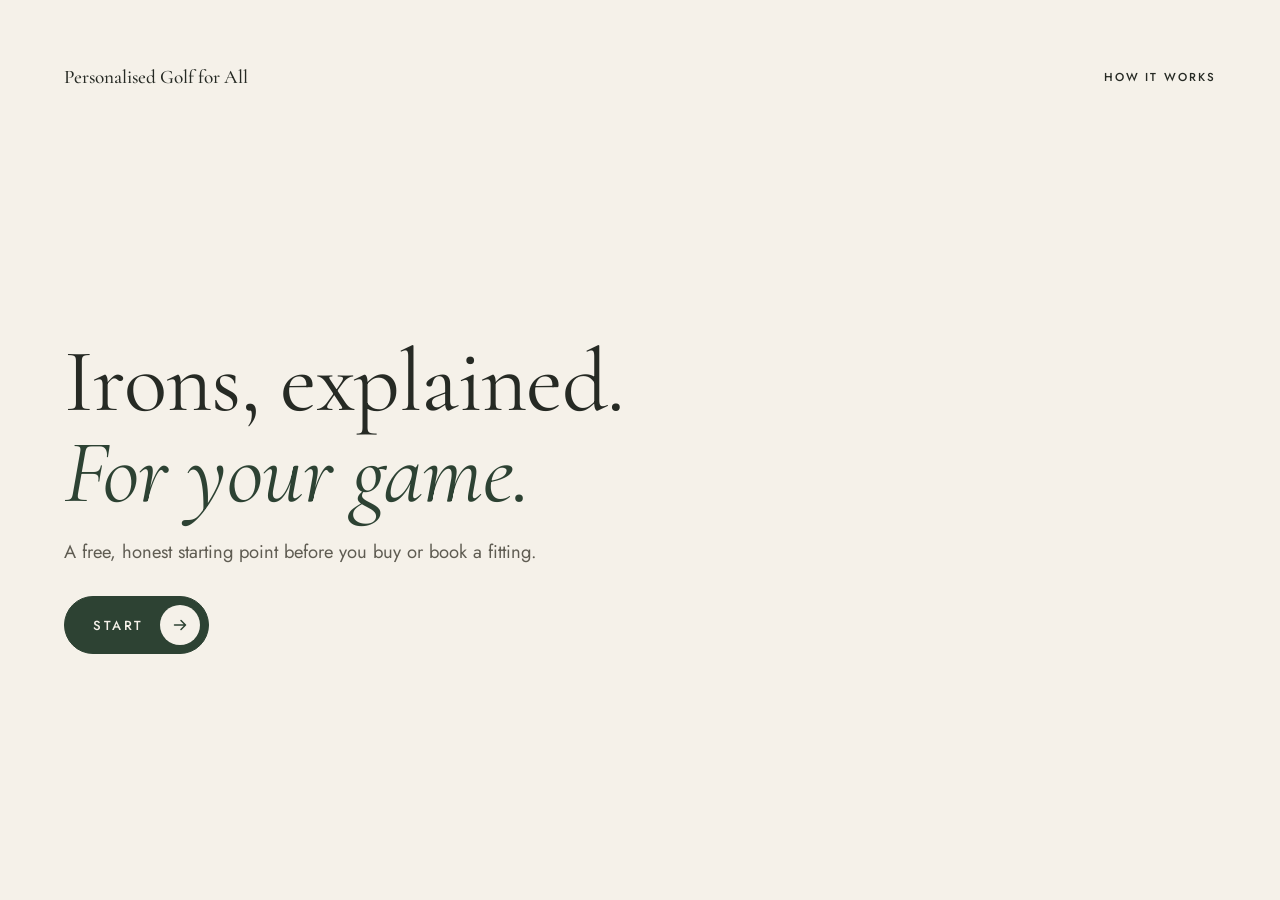
==== commit 0a8162a6: "Questionnaire works: 10 questions played as one hole, shot by shot." ====
--- a/index.html
+++ b/index.html
@@ -4,12 +4,15 @@
   The look lives in style.css, the logic lives in script.js.
 
   Built by Claude (AI) for Leon, 24 Nov 2026, from Leon's decisions in docs/product-plan.md:
-  the questionnaire "plays one golf hole". The look is design direction D (design/d-chosen.html).
-
-  Layout:
-    - Laptop (1024px and wider): the hole fills a sticky panel on the left, the content is on the right.
-    - Phone: the hole is a band at the top, the content is below it.
-  The hole drawing is shared by all screens; script.js moves the ball and the "camera".
+  the questionnaire "plays one golf hole" shot by shot. The look is design direction D (design/d-chosen.html).
+
+  Screens (only one shows at a time; script.js switches them):
+    1. Home        - TEMPORARY simple version until Leon chooses a home page design (design/home-1, 2, 3).
+    2. Questions   - the 10 questions, with the golf hole next to them (laptop) or above them (phone).
+    3. Results     - placeholder for now.
+    4. How it works - to do.
+
+  The golf hole is shown ONLY on the question screens (Leon, 24 Nov).
 -->
 <html lang="en">
 <head>
@@ -36,10 +39,13 @@
       <a class="header-link" href="#how-it-works">How it works</a>
     </header>
 
-    <!-- THE HOLE: a decorative illustration (screen readers skip it, aria-hidden).
-         Original drawing inspired by the 15th at Crans-sur-Sierre. Not a course map, no distances. -->
-    <figure class="hole-panel">
-      <div class="hole-frame">
+    <!-- THE HOLE: shown only on the question screens. A decorative illustration (screen readers skip it).
+         Original drawing inspired by the 15th at Crans-sur-Sierre. Not a course map, no distances.
+         Clicking or tapping it during a shot skips to the end of the shot. -->
+    <figure class="hole-panel" id="hole-panel">
+      <!-- Small label naming the shot you're about to play, e.g. "Shot 3 · Fairway bunker" (filled by script.js) -->
+      <p class="shot-label" id="shot-label" aria-hidden="true"></p>
+      <div class="hole-frame" id="hole-frame">
         <svg id="hole" viewBox="0 0 600 1000" preserveAspectRatio="xMidYMid meet" aria-hidden="true" focusable="false">
         <!-- Patterns and gradients: mowing stripes and the fade under the Alps -->
         <defs>
@@ -84,285 +90,285 @@
         <path d="M-340 986.8C-326.7 983.6 -286.7 970.7 -260 967.6C-233.3 964.4 -206.7 963.7 -180 967.6C-153.3 971.6 -126.7 987.1 -100 991C-73.3 994.9 -46.7 990.8 -20 991.2C6.7 991.5 33.3 991.8 60 993.1C86.7 994.3 113.3 1001.7 140 998.8C166.7 995.8 193.3 980.8 220 975.3C246.7 969.9 273.3 965 300 965.9C326.7 966.8 353.3 978.3 380 980.6C406.7 982.9 433.3 978.3 460 979.9C486.7 981.5 513.3 985.7 540 990C566.7 994.3 593.3 1006.2 620 1005.8C646.7 1005.3 673.3 992.3 700 987.1C726.7 981.8 753.3 975.5 780 974C806.7 972.6 833.3 979.3 860 978.5C886.7 977.6 926.7 970.7 940 969.1"/>
         </g>
         <!-- ROUGH: the darker green "island" the hole sits in, with a slightly darker edge -->
-        <path class="rough" d="M395.8 934.5C412.3 911.1 401.1 884.1 398.7 853.6C396.2 823 389.1 782.8 381.1 751.4C373.1 720 358 685.7 350.7 665.4C343.5 645.1 340.5 637.5 337.5 629.4C334.6 621.4 330.4 624.9 332.9 617.1C335.4 609.3 338.2 597.8 352.5 582.4C366.9 567 396.9 551 419 524.6C441.1 498.3 473.6 461.5 485.3 424.3C496.9 387 494.5 335.2 488.8 301.3C483.2 267.4 476.5 248.4 451.4 220.8C426.3 193.3 371.8 123.6 338 136C304.2 148.4 262.4 262.1 248.6 295.2C234.8 328.3 254.8 326.6 255.2 334.7C255.5 342.8 254.4 336.3 250.7 343.7C247 351.2 244.2 363 233 379.4C221.8 395.7 202.5 417 183.5 441.6C164.5 466.2 134.6 492.1 119.1 526.9C103.6 561.7 89.4 612 90.5 650.6C91.5 689.2 111.9 728.9 125.3 758.6C138.7 788.3 159.5 807.3 170.9 828.6C182.2 849.9 187.8 867 193.3 886.4C198.9 905.9 186.4 927.5 204.2 945.5C221.9 963.4 268.1 995.8 300 994C331.9 992.2 379.4 957.9 395.8 934.5Z" fill="#A8B493"/>
-        <path d="M395.8 934.5C412.3 911.1 401.1 884.1 398.7 853.6C396.2 823 389.1 782.8 381.1 751.4C373.1 720 358 685.7 350.7 665.4C343.5 645.1 340.5 637.5 337.5 629.4C334.6 621.4 330.4 624.9 332.9 617.1C335.4 609.3 338.2 597.8 352.5 582.4C366.9 567 396.9 551 419 524.6C441.1 498.3 473.6 461.5 485.3 424.3C496.9 387 494.5 335.2 488.8 301.3C483.2 267.4 476.5 248.4 451.4 220.8C426.3 193.3 371.8 123.6 338 136C304.2 148.4 262.4 262.1 248.6 295.2C234.8 328.3 254.8 326.6 255.2 334.7C255.5 342.8 254.4 336.3 250.7 343.7C247 351.2 244.2 363 233 379.4C221.8 395.7 202.5 417 183.5 441.6C164.5 466.2 134.6 492.1 119.1 526.9C103.6 561.7 89.4 612 90.5 650.6C91.5 689.2 111.9 728.9 125.3 758.6C138.7 788.3 159.5 807.3 170.9 828.6C182.2 849.9 187.8 867 193.3 886.4C198.9 905.9 186.4 927.5 204.2 945.5C221.9 963.4 268.1 995.8 300 994C331.9 992.2 379.4 957.9 395.8 934.5Z" fill="none" stroke="#97A483" stroke-width="10" stroke-opacity="0.6"/>
-        <!-- TREES: clusters of small alpine conifers seen from above, each with a soft shadow -->
+        <path class="rough" d="M395.8 934.5C412.3 911.1 401.1 884.1 398.7 853.6C396.2 823 389.1 782.8 381.1 751.4C373.1 720 358 685.7 350.7 665.4C343.5 645.1 340.5 637.5 337.5 629.4C334.6 621.4 330.4 624.9 332.9 617.1C335.4 609.3 338.2 597.8 352.5 582.4C366.9 567 396.9 551 419 524.6C441.1 498.3 473.6 461.5 485.3 424.3C496.9 387 494.5 335.2 488.8 301.3C483.2 267.4 476.9 251.4 451.4 220.8C425.9 190.3 369.8 105.6 336 118C302.2 130.4 262.1 259.1 248.6 295.2C235.1 331.3 254.8 326.6 255.2 334.7C255.5 342.8 254.4 336.3 250.7 343.7C247 351.2 244.2 363 233 379.4C221.8 395.7 202.5 417 183.5 441.6C164.5 466.2 134.6 492.1 119.1 526.9C103.6 561.7 89.4 612 90.5 650.6C91.5 689.2 111.9 728.9 125.3 758.6C138.7 788.3 159.5 807.3 170.9 828.6C182.2 849.9 187.8 867 193.3 886.4C198.9 905.9 186.4 927.5 204.2 945.5C221.9 963.4 268.1 995.8 300 994C331.9 992.2 379.4 957.9 395.8 934.5Z" fill="#A8B493"/>
+        <path d="M395.8 934.5C412.3 911.1 401.1 884.1 398.7 853.6C396.2 823 389.1 782.8 381.1 751.4C373.1 720 358 685.7 350.7 665.4C343.5 645.1 340.5 637.5 337.5 629.4C334.6 621.4 330.4 624.9 332.9 617.1C335.4 609.3 338.2 597.8 352.5 582.4C366.9 567 396.9 551 419 524.6C441.1 498.3 473.6 461.5 485.3 424.3C496.9 387 494.5 335.2 488.8 301.3C483.2 267.4 476.9 251.4 451.4 220.8C425.9 190.3 369.8 105.6 336 118C302.2 130.4 262.1 259.1 248.6 295.2C235.1 331.3 254.8 326.6 255.2 334.7C255.5 342.8 254.4 336.3 250.7 343.7C247 351.2 244.2 363 233 379.4C221.8 395.7 202.5 417 183.5 441.6C164.5 466.2 134.6 492.1 119.1 526.9C103.6 561.7 89.4 612 90.5 650.6C91.5 689.2 111.9 728.9 125.3 758.6C138.7 788.3 159.5 807.3 170.9 828.6C182.2 849.9 187.8 867 193.3 886.4C198.9 905.9 186.4 927.5 204.2 945.5C221.9 963.4 268.1 995.8 300 994C331.9 992.2 379.4 957.9 395.8 934.5Z" fill="none" stroke="#97A483" stroke-width="10" stroke-opacity="0.6"/>
+        <!-- TREES: clusters of soft, rounded alpine trees seen from above, each with a shadow and a highlight -->
         <g class="tree-shadows" fill="#262A24" fill-opacity="0.16">
-        <ellipse cx="233.2" cy="189.3" rx="11" ry="9.9"/>
-        <ellipse cx="248.5" cy="193" rx="9.7" ry="8.8"/>
-        <ellipse cx="236.8" cy="203.4" rx="9.4" ry="8.4"/>
-        <ellipse cx="249.8" cy="206.5" rx="8" ry="7.2"/>
-        <ellipse cx="448.2" cy="222.2" rx="7.6" ry="6.9"/>
-        <ellipse cx="436.6" cy="232.4" rx="8.9" ry="8"/>
-        <ellipse cx="464.7" cy="237.8" rx="10.5" ry="9.5"/>
-        <ellipse cx="448.1" cy="253.1" rx="11.5" ry="10.3"/>
-        <ellipse cx="462" cy="269.5" rx="11.5" ry="10.3"/>
-        <ellipse cx="243.5" cy="278.2" rx="9.5" ry="8.5"/>
-        <ellipse cx="231.8" cy="284.2" rx="9.4" ry="8.4"/>
-        <ellipse cx="263" cy="298.4" rx="7.8" ry="7"/>
-        <ellipse cx="243.8" cy="301.3" rx="10.4" ry="9.4"/>
-        <ellipse cx="262.1" cy="321.3" rx="11.1" ry="10"/>
-        <ellipse cx="476.9" cy="324.7" rx="8" ry="7.3"/>
-        <ellipse cx="471.6" cy="338.1" rx="11.4" ry="10.3"/>
-        <ellipse cx="481.5" cy="343.9" rx="11.5" ry="10.4"/>
-        <ellipse cx="462.2" cy="350.7" rx="7.6" ry="6.8"/>
-        <ellipse cx="244.5" cy="361.7" rx="8.9" ry="8"/>
-        <ellipse cx="256.9" cy="369.6" rx="10.9" ry="9.8"/>
-        <ellipse cx="277.9" cy="370.5" rx="10.1" ry="9.1"/>
-        <ellipse cx="244.4" cy="383.3" rx="9.8" ry="8.9"/>
-        <ellipse cx="261.9" cy="395.9" rx="8.9" ry="8.1"/>
-        <ellipse cx="456.8" cy="418.1" rx="9.7" ry="8.8"/>
-        <ellipse cx="470.1" cy="437.1" rx="10.2" ry="9.2"/>
-        <ellipse cx="452.5" cy="441.4" rx="10.8" ry="9.7"/>
-        <ellipse cx="189.6" cy="443.3" rx="10.7" ry="9.6"/>
-        <ellipse cx="164.1" cy="451" rx="10.4" ry="9.3"/>
-        <ellipse cx="492.7" cy="454.5" rx="10.4" ry="9.3"/>
-        <ellipse cx="473.3" cy="454.2" rx="8.3" ry="7.5"/>
-        <ellipse cx="163.4" cy="468" rx="9" ry="8.1"/>
-        <ellipse cx="184.8" cy="468" rx="8.2" ry="7.4"/>
-        <ellipse cx="477.4" cy="469.9" rx="11.4" ry="10.3"/>
-        <ellipse cx="176" cy="476.9" rx="11.6" ry="10.5"/>
-        <ellipse cx="62.4" cy="552.2" rx="9.1" ry="8.2"/>
-        <ellipse cx="433.8" cy="553.5" rx="10.1" ry="9.2"/>
-        <ellipse cx="399.2" cy="553.3" rx="9.1" ry="8.2"/>
-        <ellipse cx="87.5" cy="557.8" rx="9.3" ry="8.4"/>
-        <ellipse cx="538.4" cy="560" rx="7.4" ry="6.7"/>
-        <ellipse cx="556.6" cy="561" rx="8.9" ry="8"/>
-        <ellipse cx="126" cy="563.1" rx="10.8" ry="9.8"/>
-        <ellipse cx="70.3" cy="567.6" rx="7.3" ry="6.6"/>
-        <ellipse cx="139.1" cy="572.2" rx="9.5" ry="8.6"/>
-        <ellipse cx="540.3" cy="574.8" rx="10.4" ry="9.4"/>
-        <ellipse cx="103.2" cy="574.8" rx="10.3" ry="9.3"/>
-        <ellipse cx="395.1" cy="581.7" rx="11.4" ry="10.3"/>
-        <ellipse cx="414.7" cy="582.7" rx="10.3" ry="9.3"/>
-        <ellipse cx="124.8" cy="584.8" rx="10.6" ry="9.6"/>
-        <ellipse cx="107.2" cy="586.2" rx="10.6" ry="9.6"/>
-        <ellipse cx="134.9" cy="599.8" rx="11.3" ry="10.2"/>
-        <ellipse cx="365.8" cy="628" rx="8.3" ry="7.5"/>
-        <ellipse cx="322.5" cy="636.9" rx="9.1" ry="8.2"/>
-        <ellipse cx="340.6" cy="637.9" rx="7.9" ry="7.1"/>
-        <ellipse cx="348.3" cy="647.8" rx="9.3" ry="8.4"/>
-        <ellipse cx="322.9" cy="652.8" rx="11.2" ry="10.1"/>
-        <ellipse cx="319.5" cy="668.8" rx="7.9" ry="7.1"/>
-        <ellipse cx="127.5" cy="676.7" rx="9.6" ry="8.7"/>
-        <ellipse cx="115.3" cy="684.1" rx="8.4" ry="7.6"/>
-        <ellipse cx="127.2" cy="696.1" rx="11.3" ry="10.2"/>
-        <ellipse cx="133.2" cy="711.4" rx="10.7" ry="9.7"/>
-        <ellipse cx="110.4" cy="716.7" rx="11.7" ry="10.5"/>
-        <ellipse cx="359.8" cy="740.8" rx="10.1" ry="9.2"/>
-        <ellipse cx="374.6" cy="745.5" rx="9.4" ry="8.4"/>
-        <ellipse cx="389.8" cy="757.2" rx="10.8" ry="9.7"/>
-        <ellipse cx="402.7" cy="765" rx="7.9" ry="7.1"/>
-        <ellipse cx="380.7" cy="769.8" rx="8.7" ry="7.9"/>
-        <ellipse cx="390.4" cy="777.8" rx="9.3" ry="8.4"/>
-        <ellipse cx="378.3" cy="784.9" rx="9.5" ry="8.6"/>
-        <ellipse cx="175.7" cy="789.8" rx="7.7" ry="6.9"/>
-        <ellipse cx="184.8" cy="805.1" rx="11.3" ry="10.2"/>
-        <ellipse cx="160" cy="806.5" rx="11" ry="9.9"/>
-        <ellipse cx="172.1" cy="809.8" rx="11.2" ry="10.1"/>
-        <ellipse cx="191.8" cy="821" rx="9.8" ry="8.8"/>
-        <ellipse cx="162.4" cy="821.3" rx="8.9" ry="8"/>
-        <ellipse cx="515.8" cy="828.3" rx="8.8" ry="8"/>
-        <ellipse cx="532" cy="849.3" rx="11.3" ry="10.2"/>
-        <ellipse cx="73.6" cy="855.8" rx="11.7" ry="10.6"/>
-        <ellipse cx="559.4" cy="860.9" rx="8.1" ry="7.3"/>
-        <ellipse cx="63.2" cy="870.7" rx="11.2" ry="10.1"/>
-        <ellipse cx="78.1" cy="871.7" rx="10.3" ry="9.3"/>
-        <ellipse cx="405" cy="895.7" rx="9" ry="8.1"/>
-        <ellipse cx="199.3" cy="897.7" rx="11.7" ry="10.6"/>
-        <ellipse cx="415.3" cy="903" rx="10.4" ry="9.4"/>
-        <ellipse cx="402.7" cy="910.1" rx="7.9" ry="7.2"/>
-        <ellipse cx="392.1" cy="913" rx="11.3" ry="10.2"/>
-        <ellipse cx="197.8" cy="915.3" rx="9.8" ry="8.8"/>
-        <ellipse cx="211.6" cy="920.2" rx="10.5" ry="9.5"/>
-        <ellipse cx="393.4" cy="926.1" rx="11.2" ry="10.1"/>
-        <ellipse cx="210.4" cy="932.6" rx="10.4" ry="9.4"/>
-        <ellipse cx="188.4" cy="936.1" rx="11.7" ry="10.6"/>
-        <ellipse cx="213.4" cy="946.9" rx="11.2" ry="10.1"/>
+        <ellipse cx="232.7" cy="188.8" rx="10.2" ry="9.1"/>
+        <ellipse cx="248" cy="192.5" rx="9" ry="8.1"/>
+        <ellipse cx="236.4" cy="202.9" rx="8.7" ry="7.8"/>
+        <ellipse cx="249.4" cy="206.1" rx="7.5" ry="6.7"/>
+        <ellipse cx="447.8" cy="221.8" rx="7.1" ry="6.4"/>
+        <ellipse cx="436.1" cy="232" rx="8.3" ry="7.4"/>
+        <ellipse cx="464.1" cy="237.3" rx="9.8" ry="8.8"/>
+        <ellipse cx="447.5" cy="252.5" rx="10.7" ry="9.6"/>
+        <ellipse cx="461.4" cy="268.9" rx="10.7" ry="9.6"/>
+        <ellipse cx="243" cy="277.8" rx="8.8" ry="7.9"/>
+        <ellipse cx="231.4" cy="283.7" rx="8.7" ry="7.8"/>
+        <ellipse cx="262.6" cy="298" rx="7.3" ry="6.5"/>
+        <ellipse cx="243.3" cy="300.8" rx="9.7" ry="8.7"/>
+        <ellipse cx="261.6" cy="320.8" rx="10.3" ry="9.2"/>
+        <ellipse cx="476.5" cy="324.3" rx="7.5" ry="6.7"/>
+        <ellipse cx="471" cy="337.5" rx="10.6" ry="9.5"/>
+        <ellipse cx="480.9" cy="343.3" rx="10.7" ry="9.6"/>
+        <ellipse cx="461.8" cy="350.3" rx="7" ry="6.3"/>
+        <ellipse cx="244" cy="361.3" rx="8.3" ry="7.4"/>
+        <ellipse cx="256.3" cy="369" rx="10.1" ry="9.1"/>
+        <ellipse cx="277.4" cy="370" rx="9.4" ry="8.4"/>
+        <ellipse cx="244" cy="382.8" rx="9.2" ry="8.2"/>
+        <ellipse cx="261.4" cy="395.4" rx="8.3" ry="7.5"/>
+        <ellipse cx="456.3" cy="417.7" rx="9" ry="8.1"/>
+        <ellipse cx="469.6" cy="436.6" rx="9.5" ry="8.5"/>
+        <ellipse cx="452" cy="440.8" rx="10" ry="9"/>
+        <ellipse cx="189.1" cy="442.8" rx="10" ry="8.9"/>
+        <ellipse cx="163.6" cy="450.5" rx="9.6" ry="8.6"/>
+        <ellipse cx="492.2" cy="454" rx="9.7" ry="8.6"/>
+        <ellipse cx="472.8" cy="453.8" rx="7.7" ry="6.9"/>
+        <ellipse cx="163" cy="467.6" rx="8.4" ry="7.5"/>
+        <ellipse cx="184.4" cy="467.6" rx="7.6" ry="6.8"/>
+        <ellipse cx="476.8" cy="469.3" rx="10.7" ry="9.5"/>
+        <ellipse cx="175.5" cy="476.3" rx="10.8" ry="9.7"/>
+        <ellipse cx="62" cy="551.7" rx="8.5" ry="7.6"/>
+        <ellipse cx="433.3" cy="553" rx="9.5" ry="8.5"/>
+        <ellipse cx="398.7" cy="552.9" rx="8.5" ry="7.6"/>
+        <ellipse cx="87" cy="557.3" rx="8.7" ry="7.8"/>
+        <ellipse cx="538.1" cy="559.6" rx="6.9" ry="6.2"/>
+        <ellipse cx="556.1" cy="560.5" rx="8.3" ry="7.4"/>
+        <ellipse cx="125.4" cy="562.6" rx="10.1" ry="9"/>
+        <ellipse cx="69.9" cy="567.3" rx="6.8" ry="6.1"/>
+        <ellipse cx="138.7" cy="571.7" rx="8.9" ry="7.9"/>
+        <ellipse cx="539.8" cy="574.3" rx="9.7" ry="8.7"/>
+        <ellipse cx="102.7" cy="574.3" rx="9.6" ry="8.6"/>
+        <ellipse cx="394.5" cy="581.2" rx="10.6" ry="9.5"/>
+        <ellipse cx="414.2" cy="582.2" rx="9.6" ry="8.6"/>
+        <ellipse cx="124.3" cy="584.3" rx="9.9" ry="8.9"/>
+        <ellipse cx="106.6" cy="585.7" rx="9.9" ry="8.9"/>
+        <ellipse cx="134.3" cy="599.2" rx="10.5" ry="9.4"/>
+        <ellipse cx="365.4" cy="627.6" rx="7.7" ry="6.9"/>
+        <ellipse cx="322" cy="636.5" rx="8.5" ry="7.6"/>
+        <ellipse cx="340.2" cy="637.5" rx="7.3" ry="6.6"/>
+        <ellipse cx="347.8" cy="647.3" rx="8.6" ry="7.7"/>
+        <ellipse cx="322.4" cy="652.3" rx="10.4" ry="9.3"/>
+        <ellipse cx="319.1" cy="668.4" rx="7.4" ry="6.6"/>
+        <ellipse cx="127" cy="676.3" rx="8.9" ry="8"/>
+        <ellipse cx="114.9" cy="683.7" rx="7.8" ry="7"/>
+        <ellipse cx="126.7" cy="695.5" rx="10.6" ry="9.5"/>
+        <ellipse cx="132.6" cy="710.9" rx="10" ry="8.9"/>
+        <ellipse cx="109.9" cy="716.1" rx="10.9" ry="9.7"/>
+        <ellipse cx="359.3" cy="740.3" rx="9.5" ry="8.5"/>
+        <ellipse cx="374.2" cy="745" rx="8.7" ry="7.8"/>
+        <ellipse cx="389.2" cy="756.6" rx="10" ry="9"/>
+        <ellipse cx="402.3" cy="764.6" rx="7.3" ry="6.5"/>
+        <ellipse cx="380.3" cy="769.4" rx="8.1" ry="7.3"/>
+        <ellipse cx="389.9" cy="777.3" rx="8.6" ry="7.7"/>
+        <ellipse cx="377.8" cy="784.5" rx="8.9" ry="7.9"/>
+        <ellipse cx="175.3" cy="789.4" rx="7.1" ry="6.4"/>
+        <ellipse cx="184.2" cy="804.5" rx="10.6" ry="9.4"/>
+        <ellipse cx="159.5" cy="806" rx="10.2" ry="9.2"/>
+        <ellipse cx="171.5" cy="809.2" rx="10.5" ry="9.4"/>
+        <ellipse cx="191.3" cy="820.6" rx="9.1" ry="8.2"/>
+        <ellipse cx="162" cy="820.9" rx="8.3" ry="7.4"/>
+        <ellipse cx="515.4" cy="827.9" rx="8.2" ry="7.4"/>
+        <ellipse cx="531.5" cy="848.7" rx="10.5" ry="9.4"/>
+        <ellipse cx="73" cy="855.2" rx="10.9" ry="9.8"/>
+        <ellipse cx="559" cy="860.5" rx="7.5" ry="6.8"/>
+        <ellipse cx="62.6" cy="870.2" rx="10.4" ry="9.3"/>
+        <ellipse cx="77.6" cy="871.2" rx="9.6" ry="8.6"/>
+        <ellipse cx="404.6" cy="895.2" rx="8.4" ry="7.5"/>
+        <ellipse cx="198.7" cy="897.1" rx="10.9" ry="9.8"/>
+        <ellipse cx="414.8" cy="902.4" rx="9.7" ry="8.7"/>
+        <ellipse cx="402.3" cy="909.7" rx="7.4" ry="6.6"/>
+        <ellipse cx="391.6" cy="912.4" rx="10.5" ry="9.4"/>
+        <ellipse cx="197.4" cy="914.9" rx="9.1" ry="8.1"/>
+        <ellipse cx="211.1" cy="919.7" rx="9.8" ry="8.8"/>
+        <ellipse cx="392.9" cy="925.5" rx="10.4" ry="9.3"/>
+        <ellipse cx="209.8" cy="932.1" rx="9.7" ry="8.7"/>
+        <ellipse cx="187.8" cy="935.5" rx="10.9" ry="9.8"/>
+        <ellipse cx="212.9" cy="946.3" rx="10.4" ry="9.3"/>
         </g>
         <g class="trees">
-        <polygon points="238.6,186.7 234.5,188.2 234.1,192.5 230,191 226.9,194.1 224.8,190.3 220.4,190.6 221.2,186.3 217.6,183.8 221,181.1 219.9,176.8 224.2,176.9 226.1,172.9 229.4,175.8 233.4,173.9 234.1,178.2 238.3,179.4 236.1,183.1" fill="#56694E"/>
-        <circle cx="226" cy="180.7" r="3.4" fill="#7C8F6E" fill-opacity="0.55"/>
-        <polygon points="252.4,192.7 248.5,193.1 247.3,196.8 244.1,194.6 240.8,196.7 239.7,192.9 235.9,192.4 237.4,188.8 234.9,185.9 238.3,184.2 238.2,180.4 242,181.3 244.4,178.2 246.7,181.4 250.5,180.6 250.2,184.4 253.6,186.3 250.9,189.1" fill="#475B42"/>
-        <circle cx="242.1" cy="185.4" r="3" fill="#7C8F6E" fill-opacity="0.55"/>
-        <polygon points="240.1,203.8 236.4,203.8 234.9,207.3 232,204.9 228.7,206.6 228,202.9 224.3,202 226.1,198.8 223.9,195.8 227.4,194.4 227.6,190.7 231.2,191.9 233.7,189.2 235.6,192.4 239.3,192 238.8,195.7 241.9,197.8 239.1,200.2" fill="#5D7154"/>
-        <circle cx="230.7" cy="196.1" r="2.9" fill="#7C8F6E" fill-opacity="0.55"/>
-        <polygon points="253.1,206.2 249.9,206.5 248.9,209.6 246.3,207.8 243.6,209.6 242.6,206.5 239.5,206.1 240.7,203.2 238.6,200.8 241.4,199.4 241.3,196.2 244.4,196.9 246.3,194.4 248.2,196.9 251.3,196.2 251.2,199.4 254,200.9 251.8,203.2" fill="#475B42"/>
-        <circle cx="244.6" cy="200.2" r="2.5" fill="#7C8F6E" fill-opacity="0.55"/>
-        <polygon points="451.6,221.3 448.6,221.9 448,224.9 445.3,223.5 442.9,225.3 441.7,222.5 438.7,222.3 439.6,219.4 437.4,217.4 440,215.8 439.6,212.7 442.6,213.2 444.2,210.6 446.3,212.9 449.2,212 449.3,215 452.1,216.2 450.2,218.6" fill="#475B42"/>
-        <circle cx="443.2" cy="216.2" r="2.4" fill="#7C8F6E" fill-opacity="0.55"/>
-        <polygon points="441.1,229.5 437.9,231 437.9,234.5 434.5,233.6 432.3,236.3 430.2,233.4 426.8,234 427.1,230.5 424,228.7 426.5,226.3 425.3,222.9 428.8,222.6 430,219.3 432.9,221.4 436,219.6 436.9,223 440.4,223.6 438.9,226.8" fill="#475B42"/>
-        <circle cx="430.7" cy="225.4" r="2.8" fill="#7C8F6E" fill-opacity="0.55"/>
-        <polygon points="469.6,236 465.5,237.1 464.9,241.2 461.1,239.5 457.9,242.2 456.1,238.4 451.9,238.5 452.9,234.4 449.7,231.8 453.1,229.4 452.3,225.2 456.5,225.6 458.5,221.9 461.5,224.8 465.5,223.4 465.9,227.5 469.8,228.9 467.4,232.4" fill="#475B42"/>
-        <circle cx="457.7" cy="229.5" r="3.3" fill="#7C8F6E" fill-opacity="0.55"/>
-        <polygon points="453.4,251.3 449,252.4 448.1,256.9 444,254.9 440.5,257.8 438.6,253.7 434.1,253.6 435.3,249.2 431.8,246.3 435.6,243.7 434.9,239.2 439.4,239.7 441.7,235.7 444.9,239 449.2,237.5 449.5,242 453.8,243.6 451.1,247.3" fill="#56694E"/>
-        <circle cx="440.6" cy="244.1" r="3.6" fill="#7C8F6E" fill-opacity="0.55"/>
-        <polygon points="468.1,264.1 464.3,266.6 464.9,271.1 460.4,270.6 458,274.5 454.9,271.1 450.6,272.6 450.3,268 446.1,266.3 448.8,262.7 446.7,258.6 451.1,257.6 452.1,253.1 456.1,255.2 459.7,252.4 461.5,256.6 466.1,256.7 464.7,261.1" fill="#475B42"/>
-        <circle cx="454.4" cy="260.5" r="3.6" fill="#7C8F6E" fill-opacity="0.55"/>
-        <polygon points="244.6,280.8 241,279.6 238.4,282.4 236.5,279.2 232.7,279.6 233.3,275.9 230.1,273.8 232.9,271.3 231.8,267.7 235.6,267.6 237,264.1 240,266.5 243.3,264.7 244.1,268.4 247.8,269.3 246,272.6 248.3,275.6 244.8,277" fill="#56694E"/>
-        <circle cx="237.3" cy="270.8" r="3" fill="#7C8F6E" fill-opacity="0.55"/>
-        <polygon points="236.3,282.4 232.7,283.4 232.2,287.1 228.8,285.6 226,288.1 224.3,284.8 220.6,284.9 221.5,281.3 218.5,279 221.5,276.8 220.8,273.1 224.5,273.3 226.2,270.1 228.9,272.6 232.4,271.2 232.8,274.9 236.4,276.1 234.3,279.2" fill="#4E6248"/>
-        <circle cx="225.7" cy="276.8" r="2.9" fill="#7C8F6E" fill-opacity="0.55"/>
-        <polygon points="265.6,298.9 262.5,298.9 261.1,301.7 258.8,299.7 256,301 255.4,297.9 252.4,297.1 254,294.4 252.2,291.9 255.1,290.9 255.4,287.8 258.3,288.8 260.5,286.6 262.1,289.3 265.2,289.1 264.6,292.1 267.2,293.9 264.8,295.9" fill="#4E6248"/>
-        <circle cx="257.8" cy="292.3" r="2.4" fill="#7C8F6E" fill-opacity="0.55"/>
-        <polygon points="245.5,303.7 241.5,302.7 238.9,305.9 236.5,302.5 232.4,303.3 232.7,299.2 229,297.2 231.9,294.2 230.4,290.3 234.6,289.9 235.9,286 239.4,288.3 242.9,286.1 244,290.1 248.2,290.8 246.5,294.6 249.2,297.7 245.4,299.5" fill="#56694E"/>
-        <circle cx="236.9" cy="293.1" r="3.3" fill="#7C8F6E" fill-opacity="0.55"/>
-        <polygon points="268.1,315.5 264.5,318.1 265.4,322.5 261,322.2 258.9,326.1 255.7,323 251.6,324.6 251.2,320.2 247,318.8 249.4,315.2 247.1,311.4 251.4,310.2 252,305.8 256,307.6 259.3,304.7 261.3,308.6 265.7,308.5 264.6,312.8" fill="#475B42"/>
-        <circle cx="254.9" cy="312.6" r="3.5" fill="#7C8F6E" fill-opacity="0.55"/>
-        <polygon points="479.1,325.8 475.9,325.4 474.3,328.2 472,325.9 469,327 468.8,323.8 465.8,322.7 467.6,320.1 466.1,317.3 469.2,316.5 469.8,313.3 472.6,314.7 475.1,312.7 476.4,315.6 479.6,315.6 478.7,318.7 481.2,320.8 478.5,322.6" fill="#56694E"/>
-        <circle cx="471.6" cy="318.4" r="2.5" fill="#7C8F6E" fill-opacity="0.55"/>
-        <polygon points="477.7,332.6 473.9,335.2 474.6,339.6 470.1,339.1 467.8,343 464.7,339.8 460.4,341.3 460.1,336.7 455.9,335.1 458.5,331.5 456.3,327.5 460.7,326.5 461.6,322 465.6,324 469.2,321.1 471,325.3 475.5,325.3 474.2,329.7" fill="#56694E"/>
-        <circle cx="464.1" cy="329.2" r="3.6" fill="#7C8F6E" fill-opacity="0.55"/>
-        <polygon points="484.5,345.5 480,345 477.6,348.9 474.4,345.5 470.1,347 469.8,342.4 465.6,340.8 468.3,337.1 466.1,333.1 470.6,332 471.5,327.5 475.6,329.6 479.1,326.7 481,330.9 485.5,331 484.2,335.4 487.7,338.4 483.8,341" fill="#475B42"/>
-        <circle cx="473.9" cy="334.8" r="3.6" fill="#7C8F6E" fill-opacity="0.55"/>
-        <polygon points="466.3,347.2 463.7,348.9 464.1,351.8 461.2,351.5 459.6,354 457.5,351.8 454.7,352.7 454.5,349.7 451.7,348.6 453.6,346.2 452.1,343.5 455.1,342.9 455.7,339.9 458.4,341.3 460.8,339.5 461.9,342.3 464.9,342.4 464,345.2" fill="#475B42"/>
-        <circle cx="457.2" cy="344.8" r="2.4" fill="#7C8F6E" fill-opacity="0.55"/>
-        <polygon points="247.7,361.9 244.2,362 242.8,365.3 240,363.2 236.9,364.9 236.1,361.4 232.7,360.7 234.3,357.5 232.1,354.7 235.4,353.4 235.5,349.8 238.9,350.9 241.2,348.2 243.1,351.2 246.7,350.7 246.2,354.2 249.2,356.1 246.6,358.5" fill="#475B42"/>
-        <circle cx="238.6" cy="354.8" r="2.8" fill="#7C8F6E" fill-opacity="0.55"/>
-        <polygon points="259.4,371.4 255.1,370.7 252.7,374.3 249.9,371.1 245.8,372.3 245.7,368 241.7,366.2 244.4,362.9 242.5,359 246.8,358.2 247.8,354 251.6,356.1 255,353.5 256.6,357.5 260.9,357.8 259.5,361.9 262.6,364.9 258.9,367.1" fill="#56694E"/>
-        <circle cx="249.7" cy="361.1" r="3.4" fill="#7C8F6E" fill-opacity="0.55"/>
-        <polygon points="279.7,372.7 275.8,371.7 273.3,374.9 270.9,371.7 267,372.5 267.3,368.5 263.7,366.6 266.5,363.7 265,360 269,359.5 270.2,355.7 273.6,357.9 277,355.8 278.1,359.7 282.1,360.2 280.5,363.9 283.2,366.9 279.6,368.7" fill="#4E6248"/>
-        <circle cx="271.3" cy="362.6" r="3.2" fill="#7C8F6E" fill-opacity="0.55"/>
-        <polygon points="248,383.5 244.1,383.7 242.6,387.3 239.5,384.9 236,386.7 235.2,382.9 231.4,382.1 233.2,378.6 230.8,375.5 234.4,374 234.6,370.1 238.3,371.3 240.9,368.4 243,371.7 246.9,371.2 246.4,375.1 249.7,377.2 246.8,379.8" fill="#56694E"/>
-        <circle cx="238" cy="375.6" r="3.1" fill="#7C8F6E" fill-opacity="0.55"/>
-        <polygon points="266.6,392.6 263.4,394.2 263.6,397.8 260.1,397 257.9,399.8 255.8,397 252.3,397.8 252.5,394.2 249.3,392.6 251.7,389.9 250.3,386.6 253.9,386.2 254.9,382.8 257.9,384.7 260.9,382.8 262,386.2 265.5,386.7 264.2,389.9" fill="#4E6248"/>
-        <circle cx="256" cy="388.8" r="2.8" fill="#7C8F6E" fill-opacity="0.55"/>
-        <polygon points="458.5,420.4 454.7,419.4 452.3,422.4 450,419.3 446.2,420 446.5,416.2 443.1,414.3 445.8,411.5 444.4,407.9 448.3,407.5 449.5,403.9 452.7,406.1 456,404.1 457.1,407.8 460.9,408.4 459.3,411.9 461.9,414.8 458.4,416.5" fill="#475B42"/>
-        <circle cx="450.4" cy="410.5" r="3" fill="#7C8F6E" fill-opacity="0.55"/>
-        <polygon points="473.1,438.1 469.1,437.9 467.2,441.4 464.2,438.6 460.5,440.1 460,436.1 456.2,434.9 458.4,431.5 456.3,428.1 460.2,426.9 460.7,422.9 464.4,424.5 467.5,421.8 469.3,425.4 473.3,425.3 472.4,429.3 475.5,431.8 472.3,434.2" fill="#56694E"/>
-        <circle cx="463.4" cy="429.1" r="3.2" fill="#7C8F6E" fill-opacity="0.55"/>
-        <polygon points="457.9,438.6 453.8,440.1 453.6,444.4 449.5,443 446.5,446 444.4,442.4 440.1,442.8 440.8,438.6 437.2,436.2 440.5,433.4 439.3,429.3 443.6,429.2 445.3,425.3 448.6,428 452.5,426.1 453.3,430.3 457.4,431.4 455.3,435.1" fill="#5D7154"/>
-        <circle cx="445.4" cy="432.9" r="3.4" fill="#7C8F6E" fill-opacity="0.55"/>
-        <polygon points="194,442.7 189.8,443.3 188.6,447.3 185,445.1 181.4,447.4 180.1,443.3 175.9,442.8 177.5,438.9 174.6,435.8 178.4,433.8 178.1,429.5 182.3,430.4 184.8,427 187.5,430.4 191.6,429.4 191.4,433.7 195.2,435.6 192.4,438.8" fill="#56694E"/>
-        <circle cx="182.6" cy="434.9" r="3.4" fill="#7C8F6E" fill-opacity="0.55"/>
-        <polygon points="167.7,451.4 163.6,451.5 162,455.3 158.8,452.7 155.1,454.6 154.3,450.5 150.2,449.6 152.2,446 149.7,442.7 153.6,441.2 153.8,437.1 157.7,438.4 160.5,435.3 162.7,438.9 166.8,438.4 166.2,442.4 169.6,444.7 166.5,447.4" fill="#56694E"/>
-        <circle cx="157.3" cy="442.9" r="3.2" fill="#7C8F6E" fill-opacity="0.55"/>
-        <polygon points="495.7,455.8 491.6,455.4 489.5,459 486.6,456.1 482.7,457.5 482.4,453.4 478.5,452 480.9,448.6 478.8,445.1 482.8,444 483.4,439.9 487.2,441.7 490.3,439 492.1,442.8 496.2,442.7 495.1,446.7 498.3,449.3 494.9,451.7" fill="#4E6248"/>
-        <circle cx="485.9" cy="446.4" r="3.3" fill="#7C8F6E" fill-opacity="0.55"/>
-        <polygon points="477.7,450.8 474.8,452.5 475.1,455.7 471.8,455.2 469.9,457.9 467.8,455.3 464.6,456.2 464.7,452.9 461.7,451.5 463.8,449 462.4,446 465.6,445.4 466.5,442.2 469.3,443.9 472.1,442 473.2,445.1 476.5,445.4 475.3,448.5" fill="#4E6248"/>
-        <circle cx="467.8" cy="447.7" r="2.6" fill="#7C8F6E" fill-opacity="0.55"/>
-        <polygon points="167,467.7 163.4,468.1 162.3,471.5 159.3,469.5 156.3,471.4 155.3,468 151.7,467.5 153.2,464.2 150.8,461.5 154,459.9 153.9,456.4 157.4,457.2 159.6,454.4 161.7,457.3 165.2,456.5 165,460.1 168.1,461.8 165.7,464.4" fill="#4E6248"/>
-        <circle cx="157.5" cy="461" r="2.8" fill="#7C8F6E" fill-opacity="0.55"/>
-        <polygon points="185.9,470.2 182.8,469.2 180.6,471.6 178.8,468.9 175.6,469.4 176,466.1 173.3,464.4 175.7,462.2 174.6,459.1 177.9,458.9 179.1,455.9 181.7,457.9 184.6,456.3 185.3,459.5 188.5,460.2 187,463.1 189,465.6 186,466.9" fill="#56694E"/>
-        <circle cx="179.5" cy="461.6" r="2.6" fill="#7C8F6E" fill-opacity="0.55"/>
-        <polygon points="481.9,469.7 477.3,470.1 475.8,474.4 472.1,471.8 468.1,474.1 466.9,469.7 462.4,469 464.3,464.9 461.4,461.4 465.5,459.5 465.4,454.9 469.8,456.1 472.7,452.5 475.3,456.2 479.8,455.4 479.5,459.9 483.4,462.2 480.2,465.4" fill="#4E6248"/>
-        <circle cx="469.9" cy="460.9" r="3.6" fill="#7C8F6E" fill-opacity="0.55"/>
-        <polygon points="180.7,476.4 176.1,477 174.6,481.4 170.8,478.8 166.8,481.2 165.5,476.8 160.9,476.1 162.8,471.9 159.7,468.4 163.8,466.4 163.7,461.7 168.2,462.8 171.1,459.2 173.8,462.9 178.4,462 178.1,466.6 182.2,468.8 179,472.1" fill="#475B42"/>
-        <circle cx="168.4" cy="467.7" r="3.7" fill="#7C8F6E" fill-opacity="0.55"/>
-        <polygon points="66.1,551.8 62.5,552.2 61.3,555.7 58.3,553.7 55.3,555.6 54.2,552.1 50.6,551.6 52.1,548.3 49.7,545.6 52.9,544 52.8,540.4 56.3,541.2 58.5,538.4 60.7,541.3 64.2,540.5 64,544.1 67.2,545.8 64.7,548.5" fill="#56694E"/>
-        <circle cx="56.5" cy="545" r="2.8" fill="#7C8F6E" fill-opacity="0.55"/>
-        <polygon points="436.8,554.5 432.8,554.3 430.9,557.8 427.9,555 424.2,556.5 423.7,552.5 419.9,551.2 422.2,547.8 420.1,544.4 423.9,543.3 424.5,539.3 428.2,540.9 431.3,538.2 433,541.9 437.1,541.7 436.1,545.7 439.3,548.2 436,550.6" fill="#475B42"/>
-        <circle cx="427.1" cy="545.5" r="3.2" fill="#7C8F6E" fill-opacity="0.55"/>
-        <polygon points="404,549.8 400.8,551.5 401,555.1 397.5,554.4 395.3,557.3 393.1,554.5 389.5,555.3 389.7,551.7 386.4,550.1 388.8,547.4 387.4,544.1 390.9,543.5 392,540.1 395.1,542 398.1,540 399.2,543.4 402.8,543.8 401.5,547.2" fill="#5D7154"/>
-        <circle cx="393.2" cy="546.2" r="2.9" fill="#7C8F6E" fill-opacity="0.55"/>
-        <polygon points="92.5,553.2 89.5,555.3 90.1,559 86.4,558.6 84.5,561.8 81.9,559.2 78.4,560.4 78.1,556.7 74.6,555.4 76.8,552.4 74.9,549.2 78.5,548.3 79.2,544.6 82.6,546.2 85.4,543.8 87,547.2 90.7,547.2 89.7,550.8" fill="#4E6248"/>
-        <circle cx="81.4" cy="550.5" r="2.9" fill="#7C8F6E" fill-opacity="0.55"/>
-        <polygon points="540,561.5 537,560.9 535.3,563.3 533.4,560.9 530.6,561.7 530.6,558.7 528,557.4 529.9,555.2 528.7,552.5 531.7,552 532.5,549.2 535,550.7 537.5,549.1 538.4,551.9 541.4,552.2 540.3,554.9 542.4,557.1 539.7,558.5" fill="#56694E"/>
-        <circle cx="533.5" cy="554.1" r="2.3" fill="#7C8F6E" fill-opacity="0.55"/>
-        <polygon points="558.2,562.9 554.7,562.1 552.5,564.9 550.4,562 546.9,562.8 547.1,559.2 544,557.6 546.4,555 545.1,551.7 548.6,551.3 549.7,547.9 552.7,549.9 555.7,548 556.7,551.4 560.2,551.9 558.8,555.1 561.2,557.8 558,559.4" fill="#56694E"/>
-        <circle cx="550.7" cy="554" r="2.8" fill="#7C8F6E" fill-opacity="0.55"/>
-        <polygon points="130.1,563 125.8,563.3 124.4,567.4 120.8,564.9 117.1,567.1 116,562.9 111.7,562.2 113.6,558.3 110.8,555 114.7,553.1 114.7,548.8 118.9,550 121.6,546.6 124.1,550.2 128.3,549.4 128,553.7 131.7,555.9 128.6,558.9" fill="#56694E"/>
-        <circle cx="118.8" cy="554.6" r="3.4" fill="#7C8F6E" fill-opacity="0.55"/>
-        <polygon points="73.9,565.9 71.1,566.9 70.8,569.8 68.1,568.7 66,570.8 64.6,568.2 61.6,568.4 62.2,565.6 59.8,563.9 62.1,562 61.4,559.2 64.3,559.2 65.6,556.6 67.8,558.5 70.4,557.3 70.9,560.2 73.7,561 72.2,563.5" fill="#56694E"/>
-        <circle cx="65.4" cy="561.9" r="2.3" fill="#7C8F6E" fill-opacity="0.55"/>
-        <polygon points="143.1,571.6 139.3,572.1 138.3,575.8 135,573.8 131.9,575.9 130.7,572.3 126.9,571.9 128.3,568.3 125.7,565.6 129,563.8 128.8,560 132.5,560.8 134.8,557.7 137.1,560.7 140.8,559.8 140.7,563.6 144.1,565.3 141.6,568.1" fill="#56694E"/>
-        <circle cx="132.9" cy="564.7" r="3" fill="#7C8F6E" fill-opacity="0.55"/>
-        <polygon points="543.8,575.4 539.6,575.4 537.9,579.1 534.7,576.4 531,578.2 530.3,574.1 526.3,573.1 528.4,569.5 526,566.1 529.9,564.7 530.2,560.6 534.1,562 537,559.1 539.1,562.7 543.2,562.3 542.5,566.4 545.9,568.7 542.7,571.4" fill="#4E6248"/>
-        <circle cx="533.5" cy="566.6" r="3.3" fill="#7C8F6E" fill-opacity="0.55"/>
-        <polygon points="107.9,573.4 103.9,574.4 103.1,578.4 99.4,576.5 96.2,579.1 94.6,575.3 90.5,575.2 91.6,571.3 88.6,568.6 92,566.3 91.4,562.2 95.5,562.7 97.6,559.2 100.4,562.2 104.3,560.9 104.6,565 108.4,566.5 105.9,569.8" fill="#4E6248"/>
-        <circle cx="96.4" cy="566.7" r="3.2" fill="#7C8F6E" fill-opacity="0.55"/>
-        <polygon points="400.4,579.7 396,580.9 395.4,585.4 391.2,583.5 387.8,586.5 385.8,582.4 381.3,582.5 382.4,578.1 378.9,575.3 382.6,572.6 381.7,568.2 386.2,568.5 388.4,564.6 391.6,567.7 395.9,566.1 396.3,570.6 400.6,572 398.1,575.8" fill="#56694E"/>
-        <circle cx="387.6" cy="572.8" r="3.6" fill="#7C8F6E" fill-opacity="0.55"/>
-        <polygon points="420.2,577.9 416.8,580.1 417.4,584.2 413.3,583.7 411.2,587.2 408.4,584.2 404.5,585.5 404.2,581.4 400.4,579.9 402.9,576.6 400.9,573 404.9,572.1 405.8,568.1 409.4,569.9 412.6,567.4 414.2,571.1 418.3,571.2 417.1,575.2" fill="#5D7154"/>
-        <circle cx="407.9" cy="574.6" r="3.2" fill="#7C8F6E" fill-opacity="0.55"/>
-        <polygon points="130.2,581.5 126.4,583.2 126.3,587.4 122.2,586.3 119.5,589.5 117.1,585.9 112.9,586.6 113.4,582.4 109.8,580.2 112.8,577.3 111.4,573.3 115.7,573 117.2,569.1 120.6,571.6 124.3,569.5 125.3,573.6 129.4,574.4 127.6,578.2" fill="#5D7154"/>
-        <circle cx="117.8" cy="576.5" r="3.3" fill="#7C8F6E" fill-opacity="0.55"/>
-        <polygon points="112.4,583.8 108.4,585.2 108,589.4 104,587.9 101,590.8 98.9,587.1 94.7,587.5 95.5,583.3 92.1,580.8 95.4,578.2 94.3,574.1 98.5,574.1 100.4,570.3 103.6,573.1 107.4,571.3 108.1,575.5 112.2,576.7 110,580.3" fill="#5D7154"/>
-        <circle cx="100.2" cy="577.9" r="3.3" fill="#7C8F6E" fill-opacity="0.55"/>
-        <polygon points="140.2,597.8 135.9,599 135.2,603.4 131.1,601.6 127.7,604.5 125.7,600.5 121.2,600.6 122.3,596.2 118.9,593.4 122.5,590.8 121.6,586.4 126.1,586.7 128.3,582.8 131.5,585.9 135.7,584.3 136.1,588.8 140.4,590.2 137.9,593.9" fill="#56694E"/>
-        <circle cx="127.5" cy="590.9" r="3.5" fill="#7C8F6E" fill-opacity="0.55"/>
-        <polygon points="370,625.6 367,626.9 366.9,630.2 363.7,629.2 361.5,631.6 359.8,628.9 356.5,629.3 356.9,626.1 354.1,624.3 356.5,622.1 355.5,619 358.8,618.8 360,615.7 362.7,617.7 365.6,616.2 366.3,619.4 369.5,620.1 368,623" fill="#475B42"/>
-        <circle cx="360.4" cy="621.5" r="2.6" fill="#7C8F6E" fill-opacity="0.55"/>
-        <polygon points="327,634.6 323.6,635.9 323.3,639.5 319.9,638.3 317.4,640.8 315.5,637.7 311.9,638.1 312.5,634.5 309.6,632.5 312.3,630.1 311.3,626.6 315,626.6 316.4,623.3 319.2,625.6 322.5,624.1 323.1,627.6 326.6,628.5 324.8,631.7" fill="#4E6248"/>
-        <circle cx="316.5" cy="629.8" r="2.8" fill="#7C8F6E" fill-opacity="0.55"/>
-        <polygon points="342.6,639.1 339.5,638.7 337.9,641.4 335.7,639.1 332.8,640 332.6,636.9 329.7,635.7 331.6,633.2 330.1,630.5 333.2,629.8 333.8,626.7 336.6,628.2 339.1,626.2 340.3,629.1 343.4,629.2 342.5,632.2 344.8,634.3 342.2,636" fill="#56694E"/>
-        <circle cx="335.4" cy="631.8" r="2.5" fill="#7C8F6E" fill-opacity="0.55"/>
-        <polygon points="352.2,647.1 348.5,647.6 347.6,651.2 344.4,649.3 341.3,651.4 340.1,647.9 336.5,647.5 337.8,644.1 335.2,641.4 338.4,639.7 338.1,636 341.8,636.7 343.9,633.7 346.2,636.5 349.8,635.6 349.8,639.3 353.1,640.9 350.7,643.7" fill="#475B42"/>
-        <circle cx="342.2" cy="640.5" r="2.9" fill="#7C8F6E" fill-opacity="0.55"/>
-        <polygon points="324.6,655.5 320.3,654.3 317.4,657.7 314.9,654 310.5,654.8 311,650.4 307.1,648.1 310.3,645 308.8,640.8 313.3,640.5 314.8,636.3 318.4,638.9 322.3,636.7 323.4,641 327.8,641.8 325.8,645.8 328.7,649.3 324.6,651.1" fill="#475B42"/>
-        <circle cx="315.6" cy="644.1" r="3.5" fill="#7C8F6E" fill-opacity="0.55"/>
-        <polygon points="322.4,668.9 319.3,669.1 318.1,672 315.6,670.1 312.8,671.6 312.1,668.6 309,667.9 310.4,665.1 308.5,662.6 311.4,661.4 311.5,658.3 314.5,659.2 316.6,656.8 318.3,659.5 321.4,659 321,662.1 323.7,663.8 321.4,665.9" fill="#5D7154"/>
-        <circle cx="314.3" cy="662.6" r="2.5" fill="#7C8F6E" fill-opacity="0.55"/>
-        <polygon points="128.8,679.1 125.2,678 122.7,680.9 120.6,677.8 116.8,678.4 117.2,674.6 113.9,672.6 116.7,670 115.4,666.3 119.2,666.1 120.6,662.5 123.7,664.8 127,662.9 127.9,666.6 131.7,667.4 130,670.8 132.4,673.8 128.9,675.3" fill="#5D7154"/>
-        <circle cx="121.2" cy="669.2" r="3" fill="#7C8F6E" fill-opacity="0.55"/>
-        <polygon points="119.6,681.2 116.6,682.6 116.7,686 113.5,685.1 111.4,687.8 109.4,685.1 106.1,685.7 106.4,682.4 103.4,680.8 105.8,678.4 104.5,675.3 107.9,674.9 108.9,671.7 111.7,673.6 114.5,671.9 115.5,675.1 118.8,675.6 117.4,678.6" fill="#5D7154"/>
-        <circle cx="109.8" cy="677.5" r="2.6" fill="#7C8F6E" fill-opacity="0.55"/>
-        <polygon points="132,695.3 127.5,696 126.3,700.3 122.4,698 118.7,700.5 117.2,696.2 112.7,695.7 114.4,691.5 111.2,688.3 115.2,686.1 114.9,681.6 119.3,682.5 122,678.8 124.8,682.4 129.2,681.3 129.1,685.8 133.1,687.8 130.2,691.2" fill="#56694E"/>
-        <circle cx="119.8" cy="687.2" r="3.6" fill="#7C8F6E" fill-opacity="0.55"/>
-        <polygon points="138.3,709.3 134.2,710.6 133.6,714.8 129.7,713.1 126.6,716 124.6,712.2 120.4,712.4 121.3,708.2 117.9,705.6 121.3,703 120.4,698.9 124.7,699.1 126.7,695.3 129.8,698.2 133.7,696.6 134.3,700.8 138.3,702.1 136,705.7" fill="#5D7154"/>
-        <circle cx="126.1" cy="703" r="3.4" fill="#7C8F6E" fill-opacity="0.55"/>
-        <polygon points="114.9,716.5 110.3,716.9 108.7,721.3 104.9,718.6 100.9,721 99.7,716.5 95.1,715.7 97.1,711.5 94.1,707.9 98.3,706 98.3,701.3 102.8,702.5 105.8,699 108.4,702.8 113,702 112.6,706.6 116.6,708.9 113.3,712.2" fill="#475B42"/>
-        <circle cx="102.8" cy="707.5" r="3.7" fill="#7C8F6E" fill-opacity="0.55"/>
-        <polygon points="364.6,738.9 360.7,740 360.1,744 356.4,742.4 353.4,745 351.6,741.4 347.6,741.5 348.6,737.6 345.4,735.1 348.7,732.7 347.9,728.7 351.9,729 353.9,725.5 356.8,728.3 360.5,726.8 361,730.8 364.8,732.1 362.5,735.5" fill="#4E6248"/>
-        <circle cx="353.2" cy="732.8" r="3.2" fill="#7C8F6E" fill-opacity="0.55"/>
-        <polygon points="378.7,744.5 375.1,745.2 374.2,748.8 370.9,747 367.9,749.2 366.6,745.7 362.9,745.5 364.1,742 361.4,739.4 364.6,737.5 364.1,733.8 367.8,734.4 369.9,731.2 372.3,734.1 375.9,733 376,736.7 379.4,738.2 377.1,741.1" fill="#5D7154"/>
-        <circle cx="368.5" cy="738.1" r="2.9" fill="#7C8F6E" fill-opacity="0.55"/>
-        <polygon points="392.9,758.3 388.7,758 386.6,761.8 383.5,758.8 379.5,760.4 379.1,756.1 375,754.7 377.4,751.2 375.2,747.5 379.3,746.4 379.9,742.1 383.9,743.9 387.1,741 389,744.9 393.2,744.8 392.2,748.9 395.6,751.6 392.1,754.1" fill="#56694E"/>
-        <circle cx="382.7" cy="748.7" r="3.4" fill="#7C8F6E" fill-opacity="0.55"/>
-        <polygon points="405.9,764.6 402.8,765 401.9,768 399.3,766.3 396.7,768 395.7,765.1 392.6,764.7 393.8,761.8 391.7,759.5 394.4,758 394.3,754.9 397.3,755.6 399.2,753.1 401.1,755.6 404.2,754.9 404,758 406.8,759.4 404.7,761.7" fill="#5D7154"/>
-        <circle cx="397.6" cy="758.9" r="2.5" fill="#7C8F6E" fill-opacity="0.55"/>
-        <polygon points="385.4,766.3 382.3,768 382.6,771.5 379.2,770.8 377.2,773.7 375,771 371.6,771.9 371.7,768.4 368.5,766.9 370.8,764.3 369.3,761.1 372.8,760.6 373.7,757.2 376.7,759 379.5,757 380.7,760.3 384.1,760.6 382.9,763.8" fill="#4E6248"/>
-        <circle cx="375" cy="763" r="2.7" fill="#7C8F6E" fill-opacity="0.55"/>
-        <polygon points="394.8,776.1 391.2,777.1 390.6,780.8 387.3,779.3 384.5,781.7 382.9,778.4 379.2,778.5 380.1,774.9 377.2,772.6 380.2,770.4 379.5,766.8 383.1,767 384.9,763.8 387.6,766.4 391,765 391.4,768.7 394.9,769.9 392.8,772.9" fill="#5D7154"/>
-        <circle cx="384.3" cy="770.5" r="2.9" fill="#7C8F6E" fill-opacity="0.55"/>
-        <polygon points="379.9,787.1 376.2,786.2 373.9,789.1 371.6,786.1 367.9,786.9 368.2,783.1 364.8,781.3 367.5,778.5 366,775 369.8,774.6 371,771 374.2,773.1 377.4,771.1 378.5,774.7 382.2,775.3 380.7,778.7 383.2,781.6 379.8,783.3" fill="#4E6248"/>
-        <circle cx="372" cy="777.5" r="3" fill="#7C8F6E" fill-opacity="0.55"/>
-        <polygon points="176.6,791.8 173.7,790.9 171.7,793.1 170,790.6 167,791 167.4,788 164.8,786.3 167,784.3 166.1,781.4 169.2,781.2 170.3,778.4 172.7,780.3 175.4,778.8 176.1,781.8 179.1,782.4 177.7,785.2 179.6,787.6 176.7,788.7" fill="#5D7154"/>
-        <circle cx="170.6" cy="783.8" r="2.4" fill="#7C8F6E" fill-opacity="0.55"/>
-        <polygon points="189.2,804.9 184.7,805.3 183.2,809.6 179.5,807 175.6,809.3 174.4,804.9 170,804.2 171.9,800.1 168.9,796.6 173,794.7 173,790.2 177.3,791.4 180.2,787.9 182.8,791.6 187.2,790.7 186.9,795.2 190.8,797.5 187.6,800.7" fill="#475B42"/>
-        <circle cx="177.3" cy="796.2" r="3.6" fill="#7C8F6E" fill-opacity="0.55"/>
-        <polygon points="163.7,807.2 159.3,807.2 157.4,811.1 154.1,808.3 150.1,810.1 149.4,805.8 145.2,804.6 147.4,800.9 144.9,797.3 149.1,795.8 149.5,791.5 153.6,793 156.7,789.9 158.8,793.8 163.2,793.4 162.4,797.7 166,800.2 162.6,803" fill="#5D7154"/>
-        <circle cx="152.8" cy="797.9" r="3.4" fill="#7C8F6E" fill-opacity="0.55"/>
-        <polygon points="174.6,811.8 170.2,811.1 167.6,814.7 164.7,811.3 160.4,812.5 160.4,808 156.4,806.1 159.2,802.7 157.3,798.7 161.7,797.9 162.9,793.6 166.7,795.8 170.4,793.2 171.9,797.4 176.4,797.8 174.9,802 178,805.2 174.2,807.4" fill="#5D7154"/>
-        <circle cx="164.7" cy="801" r="3.5" fill="#7C8F6E" fill-opacity="0.55"/>
-        <polygon points="196.6,818.8 192.9,820.1 192.5,824 188.8,822.5 186,825.2 184.2,821.8 180.3,822.1 181.1,818.3 177.9,816 180.9,813.6 180,809.8 183.9,809.9 185.6,806.4 188.5,808.9 192.1,807.3 192.7,811.2 196.4,812.3 194.4,815.6" fill="#5D7154"/>
-        <circle cx="185.4" cy="813.4" r="3.1" fill="#7C8F6E" fill-opacity="0.55"/>
-        <polygon points="164.5,822.8 161,822.3 159.1,825.2 156.8,822.6 153.4,823.6 153.3,820.1 150,818.7 152.2,815.9 150.6,812.7 154.1,812 154.9,808.6 158,810.3 160.9,808.2 162.2,811.5 165.7,811.7 164.6,815 167.1,817.4 164.1,819.3" fill="#56694E"/>
-        <circle cx="156.6" cy="814.4" r="2.8" fill="#7C8F6E" fill-opacity="0.55"/>
-        <polygon points="518.1,829.6 514.6,829.2 512.7,832.2 510.3,829.6 507,830.7 506.8,827.2 503.6,825.9 505.7,823.1 504,820 507.4,819.2 508.2,815.8 511.3,817.4 514.1,815.2 515.4,818.4 518.9,818.6 517.9,821.9 520.5,824.3 517.6,826.2" fill="#4E6248"/>
-        <circle cx="510" cy="821.4" r="2.8" fill="#7C8F6E" fill-opacity="0.55"/>
-        <polygon points="536.1,849.6 531.6,849.8 529.8,853.9 526.3,851.1 522.3,853.2 521.4,848.8 517,847.8 519.1,843.8 516.4,840.2 520.6,838.6 520.8,834.1 525.1,835.5 528.1,832.2 530.5,836 534.9,835.4 534.3,839.9 538.1,842.3 534.7,845.3" fill="#56694E"/>
-        <circle cx="524.6" cy="840.4" r="3.5" fill="#7C8F6E" fill-opacity="0.55"/>
-        <polygon points="79,853.8 74.5,855 73.7,859.6 69.5,857.7 66,860.7 64,856.4 59.3,856.5 60.5,852 56.9,849 60.8,846.3 59.9,841.7 64.6,842.1 66.9,838.1 70.2,841.4 74.6,839.7 75,844.4 79.4,846 76.7,849.8" fill="#475B42"/>
-        <circle cx="65.9" cy="846.6" r="3.7" fill="#7C8F6E" fill-opacity="0.55"/>
-        <polygon points="562.8,860.4 559.6,860.8 558.6,863.9 555.9,862.2 553.2,864 552.2,860.9 549,860.6 550.2,857.6 548,855.2 550.8,853.7 550.6,850.5 553.8,851.2 555.7,848.6 557.7,851.1 560.9,850.4 560.7,853.6 563.6,855 561.5,857.4" fill="#56694E"/>
-        <circle cx="554.1" cy="854.5" r="2.5" fill="#7C8F6E" fill-opacity="0.55"/>
-        <polygon points="69.2,865.9 65.3,868.2 65.9,872.6 61.5,871.9 59,875.6 56.1,872.3 51.8,873.5 51.7,869.1 47.6,867.3 50.4,863.8 48.4,859.9 52.8,859 53.8,854.7 57.7,856.8 61.3,854.2 62.9,858.3 67.4,858.6 65.9,862.8" fill="#5D7154"/>
-        <circle cx="55.9" cy="861.9" r="3.5" fill="#7C8F6E" fill-opacity="0.55"/>
-        <polygon points="81.6,872.3 77.5,872.3 75.8,876 72.7,873.4 69,875.1 68.2,871.1 64.3,870.1 66.3,866.5 63.9,863.2 67.8,861.8 68.1,857.7 72,859.1 74.8,856.1 76.9,859.7 81,859.3 80.3,863.3 83.7,865.7 80.5,868.3" fill="#475B42"/>
-        <circle cx="71.4" cy="863.6" r="3.2" fill="#7C8F6E" fill-opacity="0.55"/>
-        <polygon points="407.3,897.1 403.7,896.6 401.8,899.6 399.4,897 396,898.1 395.9,894.5 392.5,893.1 394.7,890.3 393.1,887.1 396.6,886.4 397.3,882.9 400.5,884.5 403.3,882.3 404.7,885.6 408.2,885.8 407.2,889.2 409.8,891.6 406.8,893.5" fill="#56694E"/>
-        <circle cx="399.1" cy="888.6" r="2.8" fill="#7C8F6E" fill-opacity="0.55"/>
-        <polygon points="203.3,898.2 198.6,898.3 196.7,902.5 193.1,899.6 188.9,901.6 188.1,897 183.5,895.9 185.8,891.8 183.1,888 187.5,886.4 187.8,881.7 192.2,883.3 195.5,879.9 197.8,883.9 202.5,883.5 201.7,888.1 205.6,890.7 202,893.7" fill="#4E6248"/>
-        <circle cx="191.6" cy="888.5" r="3.7" fill="#7C8F6E" fill-opacity="0.55"/>
-        <polygon points="420.7,899.7 416.9,901.4 416.8,905.5 412.8,904.4 410.1,907.5 407.8,904.1 403.7,904.8 404.1,900.6 400.5,898.5 403.5,895.6 402.1,891.7 406.3,891.4 407.8,887.5 411.1,890 414.7,887.9 415.8,892 419.8,892.7 418,896.5" fill="#4E6248"/>
-        <circle cx="408.5" cy="894.8" r="3.3" fill="#7C8F6E" fill-opacity="0.55"/>
-        <polygon points="406.3,909 403.3,909.7 402.7,912.8 399.8,911.4 397.4,913.4 396.1,910.5 392.9,910.5 393.8,907.4 391.4,905.4 394.1,903.6 393.6,900.5 396.7,900.8 398.4,898.1 400.5,900.4 403.5,899.4 403.7,902.5 406.7,903.7 404.8,906.2" fill="#475B42"/>
-        <circle cx="397.5" cy="903.9" r="2.5" fill="#7C8F6E" fill-opacity="0.55"/>
-        <polygon points="394.5,915.1 390.1,914.3 387.5,917.9 384.7,914.4 380.3,915.6 380.4,911.1 376.3,909.1 379.3,905.7 377.4,901.6 381.8,900.9 383.1,896.6 386.9,898.9 390.6,896.3 392.1,900.6 396.6,901 395,905.2 398.1,908.5 394.2,910.6" fill="#56694E"/>
-        <circle cx="384.7" cy="904.1" r="3.5" fill="#7C8F6E" fill-opacity="0.55"/>
-        <polygon points="201.1,915.9 197.2,915.9 195.6,919.4 192.6,916.9 189.1,918.5 188.5,914.7 184.7,913.7 186.7,910.4 184.4,907.2 188.1,905.9 188.4,902 192.1,903.3 194.8,900.6 196.7,904 200.6,903.6 199.9,907.4 203.1,909.7 200.1,912.2" fill="#56694E"/>
-        <circle cx="191.4" cy="907.7" r="3.1" fill="#7C8F6E" fill-opacity="0.55"/>
-        <polygon points="213.1,922.9 209,921.7 206.3,924.9 204,921.4 199.8,922 200.3,917.8 196.7,915.7 199.8,912.8 198.4,908.8 202.6,908.6 204.1,904.7 207.5,907.2 211.1,905.1 212.1,909.2 216.2,910 214.4,913.8 217,917 213.1,918.7" fill="#475B42"/>
-        <circle cx="204.7" cy="912" r="3.3" fill="#7C8F6E" fill-opacity="0.55"/>
-        <polygon points="394.9,928.9 390.7,927.6 387.7,931 385.3,927.3 380.8,927.9 381.4,923.5 377.5,921.2 380.8,918.1 379.4,913.9 383.8,913.6 385.5,909.5 389,912.1 393,910 394,914.3 398.4,915.2 396.4,919.2 399.1,922.7 395,924.4" fill="#4E6248"/>
-        <circle cx="386.1" cy="917.3" r="3.5" fill="#7C8F6E" fill-opacity="0.55"/>
-        <polygon points="215.1,931.1 211.1,932 210.3,936.1 206.6,934.3 203.3,936.9 201.7,933.1 197.6,933 198.7,929 195.6,926.3 199.1,924 198.4,919.9 202.5,920.4 204.7,916.8 207.5,919.8 211.4,918.5 211.7,922.6 215.6,924.1 213.1,927.5" fill="#56694E"/>
-        <circle cx="203.5" cy="924.4" r="3.3" fill="#7C8F6E" fill-opacity="0.55"/>
-        <polygon points="190.3,938.8 185.8,937.6 182.8,941.3 180.1,937.5 175.5,938.3 175.9,933.7 171.8,931.4 175.1,928.1 173.5,923.7 178.1,923.3 179.6,918.9 183.5,921.5 187.5,919.1 188.7,923.6 193.3,924.4 191.4,928.6 194.4,932.2 190.2,934.2" fill="#4E6248"/>
-        <circle cx="180.7" cy="926.9" r="3.7" fill="#7C8F6E" fill-opacity="0.55"/>
-        <polygon points="218.7,944.8 214.4,946.1 213.7,950.4 209.7,948.6 206.3,951.6 204.4,947.6 199.9,947.6 201,943.3 197.6,940.6 201.2,938 200.3,933.6 204.7,933.9 206.9,930 210.1,933.1 214.2,931.5 214.7,935.9 218.9,937.4 216.4,941" fill="#4E6248"/>
-        <circle cx="206.1" cy="938.1" r="3.5" fill="#7C8F6E" fill-opacity="0.55"/>
+        <g fill="#56694E"><circle cx="228.4" cy="183.4" r="9.2"/><circle cx="226.9" cy="187.2" r="6.7"/><circle cx="226.2" cy="180" r="6.7"/></g>
+        <circle cx="225.8" cy="180.4" r="3.9" fill="#8A9C7B" fill-opacity="0.5"/>
+        <g fill="#475B42"><circle cx="244.2" cy="187.8" r="8.2"/><circle cx="240.7" cy="186.8" r="5.9"/><circle cx="247" cy="185.5" r="5.9"/></g>
+        <circle cx="241.9" cy="185.1" r="3.4" fill="#8A9C7B" fill-opacity="0.5"/>
+        <g fill="#5D7154"><circle cx="232.7" cy="198.3" r="7.9"/><circle cx="230.4" cy="195.8" r="5.7"/><circle cx="236.2" cy="198" r="5.7"/></g>
+        <circle cx="230.5" cy="195.8" r="3.3" fill="#8A9C7B" fill-opacity="0.5"/>
+        <g fill="#475B42"><circle cx="246.3" cy="202.2" r="6.7"/><circle cx="243.3" cy="201.7" r="4.9"/><circle cx="248.4" cy="200.1" r="4.9"/></g>
+        <circle cx="244.4" cy="200" r="2.8" fill="#8A9C7B" fill-opacity="0.5"/>
+        <g fill="#475B42"><circle cx="444.8" cy="218.1" r="6.4"/><circle cx="442.2" cy="219.1" r="4.6"/><circle cx="445.6" cy="215.3" r="4.6"/></g>
+        <circle cx="443" cy="216" r="2.7" fill="#8A9C7B" fill-opacity="0.5"/>
+        <g fill="#475B42"><circle cx="432.6" cy="227.6" r="7.5"/><circle cx="433.3" cy="230.9" r="5.4"/><circle cx="429.7" cy="226.2" r="5.4"/></g>
+        <circle cx="430.6" cy="225.2" r="3.1" fill="#8A9C7B" fill-opacity="0.5"/>
+        <g fill="#475B42"><circle cx="460" cy="232.1" r="8.9"/><circle cx="457.1" cy="234.8" r="6.4"/><circle cx="459.5" cy="228.2" r="6.4"/></g>
+        <circle cx="457.5" cy="229.2" r="3.7" fill="#8A9C7B" fill-opacity="0.5"/>
+        <g fill="#56694E"><circle cx="443.1" cy="246.9" r="9.7"/><circle cx="439.5" cy="249.3" r="7"/><circle cx="443.2" cy="242.6" r="7"/></g>
+        <circle cx="440.4" cy="243.8" r="4" fill="#8A9C7B" fill-opacity="0.5"/>
+        <g fill="#475B42"><circle cx="456.9" cy="263.3" r="9.7"/><circle cx="460.7" cy="265.3" r="7"/><circle cx="453.1" cy="265.2" r="7"/></g>
+        <circle cx="454.2" cy="260.1" r="4" fill="#8A9C7B" fill-opacity="0.5"/>
+        <g fill="#56694E"><circle cx="239.3" cy="273.1" r="8"/><circle cx="242.8" cy="272.4" r="5.8"/><circle cx="237.9" cy="276.3" r="5.8"/></g>
+        <circle cx="237.1" cy="270.5" r="3.3" fill="#8A9C7B" fill-opacity="0.5"/>
+        <g fill="#4E6248"><circle cx="227.7" cy="279.1" r="7.9"/><circle cx="225.4" cy="281.8" r="5.7"/><circle cx="226.9" cy="275.7" r="5.7"/></g>
+        <circle cx="225.5" cy="276.5" r="3.3" fill="#8A9C7B" fill-opacity="0.5"/>
+        <g fill="#4E6248"><circle cx="259.5" cy="294.2" r="6.6"/><circle cx="257.9" cy="291.8" r="4.7"/><circle cx="262.4" cy="294.4" r="4.7"/></g>
+        <circle cx="257.7" cy="292.1" r="2.8" fill="#8A9C7B" fill-opacity="0.5"/>
+        <g fill="#56694E"><circle cx="239.2" cy="295.7" r="8.8"/><circle cx="242.3" cy="293.4" r="6.3"/><circle cx="239.2" cy="299.6" r="6.3"/></g>
+        <circle cx="236.7" cy="292.8" r="3.7" fill="#8A9C7B" fill-opacity="0.5"/>
+        <g fill="#475B42"><circle cx="257.2" cy="315.3" r="9.3"/><circle cx="261.3" cy="315.8" r="6.7"/><circle cx="254.4" cy="318.3" r="6.7"/></g>
+        <circle cx="254.6" cy="312.3" r="3.9" fill="#8A9C7B" fill-opacity="0.5"/>
+        <g fill="#56694E"><circle cx="473.3" cy="320.4" r="6.8"/><circle cx="473.4" cy="317.4" r="4.9"/><circle cx="475.7" cy="322.2" r="4.9"/></g>
+        <circle cx="471.4" cy="318.2" r="2.8" fill="#8A9C7B" fill-opacity="0.5"/>
+        <g fill="#56694E"><circle cx="466.6" cy="332" r="9.6"/><circle cx="470.5" cy="333.5" r="6.9"/><circle cx="463" cy="334.2" r="6.9"/></g>
+        <circle cx="463.9" cy="328.9" r="4" fill="#8A9C7B" fill-opacity="0.5"/>
+        <g fill="#475B42"><circle cx="476.4" cy="337.7" r="9.7"/><circle cx="476.9" cy="333.4" r="7"/><circle cx="479.6" cy="340.5" r="7"/></g>
+        <circle cx="473.7" cy="334.5" r="4.1" fill="#8A9C7B" fill-opacity="0.5"/>
+        <g fill="#475B42"><circle cx="458.9" cy="346.6" r="6.4"/><circle cx="461.3" cy="348" r="4.6"/><circle cx="456.3" cy="347.8" r="4.6"/></g>
+        <circle cx="457.1" cy="344.6" r="2.7" fill="#8A9C7B" fill-opacity="0.5"/>
+        <g fill="#475B42"><circle cx="240.5" cy="356.9" r="7.5"/><circle cx="237.9" cy="354.9" r="5.4"/><circle cx="243.7" cy="356" r="5.4"/></g>
+        <circle cx="238.4" cy="354.5" r="3.1" fill="#8A9C7B" fill-opacity="0.5"/>
+        <g fill="#56694E"><circle cx="252.1" cy="363.7" r="9.2"/><circle cx="253.5" cy="359.9" r="6.6"/><circle cx="254.3" cy="367.1" r="6.6"/></g>
+        <circle cx="249.5" cy="360.7" r="3.8" fill="#8A9C7B" fill-opacity="0.5"/>
+        <g fill="#4E6248"><circle cx="273.5" cy="365" r="8.5"/><circle cx="276.3" cy="362.6" r="6.1"/><circle cx="273.8" cy="368.8" r="6.1"/></g>
+        <circle cx="271.1" cy="362.3" r="3.6" fill="#8A9C7B" fill-opacity="0.5"/>
+        <g fill="#56694E"><circle cx="240.1" cy="378" r="8.3"/><circle cx="237.3" cy="375.6" r="6"/><circle cx="243.7" cy="377.1" r="6"/></g>
+        <circle cx="237.8" cy="375.3" r="3.5" fill="#8A9C7B" fill-opacity="0.5"/>
+        <g fill="#4E6248"><circle cx="257.9" cy="391" r="7.5"/><circle cx="259.5" cy="394" r="5.4"/><circle cx="254.6" cy="390.5" r="5.4"/></g>
+        <circle cx="255.8" cy="388.6" r="3.2" fill="#8A9C7B" fill-opacity="0.5"/>
+        <g fill="#475B42"><circle cx="452.5" cy="412.9" r="8.2"/><circle cx="455.4" cy="410.8" r="5.9"/><circle cx="452.5" cy="416.5" r="5.9"/></g>
+        <circle cx="450.2" cy="410.2" r="3.4" fill="#8A9C7B" fill-opacity="0.5"/>
+        <g fill="#56694E"><circle cx="465.6" cy="431.6" r="8.6"/><circle cx="464.7" cy="427.9" r="6.2"/><circle cx="469.1" cy="433.1" r="6.2"/></g>
+        <circle cx="463.2" cy="428.8" r="3.6" fill="#8A9C7B" fill-opacity="0.5"/>
+        <g fill="#5D7154"><circle cx="447.8" cy="435.6" r="9.1"/><circle cx="446.8" cy="439.5" r="6.5"/><circle cx="445.2" cy="432.5" r="6.5"/></g>
+        <circle cx="445.2" cy="432.6" r="3.8" fill="#8A9C7B" fill-opacity="0.5"/>
+        <g fill="#56694E"><circle cx="184.9" cy="437.5" r="9"/><circle cx="181" cy="437.1" r="6.5"/><circle cx="187.6" cy="434.5" r="6.5"/></g>
+        <circle cx="182.4" cy="434.6" r="3.8" fill="#8A9C7B" fill-opacity="0.5"/>
+        <g fill="#56694E"><circle cx="159.5" cy="445.4" r="8.7"/><circle cx="156.7" cy="442.7" r="6.3"/><circle cx="163.3" cy="444.8" r="6.3"/></g>
+        <circle cx="157.1" cy="442.6" r="3.7" fill="#8A9C7B" fill-opacity="0.5"/>
+        <g fill="#4E6248"><circle cx="488.2" cy="448.9" r="8.7"/><circle cx="487.9" cy="445.1" r="6.3"/><circle cx="491.4" cy="451" r="6.3"/></g>
+        <circle cx="485.7" cy="446.1" r="3.7" fill="#8A9C7B" fill-opacity="0.5"/>
+        <g fill="#4E6248"><circle cx="469.6" cy="449.7" r="7"/><circle cx="471.7" cy="452" r="5"/><circle cx="466.5" cy="450.1" r="5"/></g>
+        <circle cx="467.6" cy="447.5" r="2.9" fill="#8A9C7B" fill-opacity="0.5"/>
+        <g fill="#4E6248"><circle cx="159.4" cy="463.2" r="7.6"/><circle cx="156.2" cy="462.4" r="5.5"/><circle cx="162" cy="461" r="5.5"/></g>
+        <circle cx="157.3" cy="460.7" r="3.2" fill="#8A9C7B" fill-opacity="0.5"/>
+        <g fill="#56694E"><circle cx="181.2" cy="463.6" r="6.9"/><circle cx="184.1" cy="462.7" r="5"/><circle cx="180.3" cy="466.5" r="5"/></g>
+        <circle cx="179.3" cy="461.4" r="2.9" fill="#8A9C7B" fill-opacity="0.5"/>
+        <g fill="#4E6248"><circle cx="472.3" cy="463.7" r="9.6"/><circle cx="468.3" cy="462.2" r="7"/><circle cx="475.9" cy="461.4" r="7"/></g>
+        <circle cx="469.6" cy="460.6" r="4" fill="#8A9C7B" fill-opacity="0.5"/>
+        <g fill="#475B42"><circle cx="170.9" cy="470.6" r="9.8"/><circle cx="166.7" cy="469.5" r="7.1"/><circle cx="174.2" cy="467.8" r="7.1"/></g>
+        <circle cx="168.2" cy="467.4" r="4.1" fill="#8A9C7B" fill-opacity="0.5"/>
+        <g fill="#56694E"><circle cx="58.4" cy="547.3" r="7.7"/><circle cx="55.1" cy="546.5" r="5.5"/><circle cx="61" cy="545.1" r="5.5"/></g>
+        <circle cx="56.3" cy="544.8" r="3.2" fill="#8A9C7B" fill-opacity="0.5"/>
+        <g fill="#475B42"><circle cx="429.3" cy="548" r="8.6"/><circle cx="428.6" cy="544.3" r="6.2"/><circle cx="432.8" cy="549.6" r="6.2"/></g>
+        <circle cx="426.9" cy="545.2" r="3.6" fill="#8A9C7B" fill-opacity="0.5"/>
+        <g fill="#5D7154"><circle cx="395.2" cy="548.4" r="7.7"/><circle cx="397" cy="551.2" r="5.5"/><circle cx="391.8" cy="548.2" r="5.5"/></g>
+        <circle cx="393" cy="545.9" r="3.2" fill="#8A9C7B" fill-opacity="0.5"/>
+        <g fill="#4E6248"><circle cx="83.4" cy="552.8" r="7.9"/><circle cx="86.7" cy="553.8" r="5.7"/><circle cx="80.5" cy="554.8" r="5.7"/></g>
+        <circle cx="81.2" cy="550.2" r="3.3" fill="#8A9C7B" fill-opacity="0.5"/>
+        <g fill="#56694E"><circle cx="535.1" cy="556" r="6.3"/><circle cx="536.8" cy="553.7" r="4.5"/><circle cx="536" cy="558.6" r="4.5"/></g>
+        <circle cx="533.4" cy="553.9" r="2.6" fill="#8A9C7B" fill-opacity="0.5"/>
+        <g fill="#56694E"><circle cx="552.6" cy="556.2" r="7.5"/><circle cx="555.1" cy="554" r="5.4"/><circle cx="552.9" cy="559.5" r="5.4"/></g>
+        <circle cx="550.5" cy="553.7" r="3.1" fill="#8A9C7B" fill-opacity="0.5"/>
+        <g fill="#56694E"><circle cx="121.2" cy="557.3" r="9.1"/><circle cx="117.5" cy="555.6" r="6.6"/><circle cx="124.7" cy="555.2" r="6.6"/></g>
+        <circle cx="118.6" cy="554.3" r="3.8" fill="#8A9C7B" fill-opacity="0.5"/>
+        <g fill="#56694E"><circle cx="67" cy="563.7" r="6.2"/><circle cx="65.9" cy="566.1" r="4.5"/><circle cx="65.7" cy="561.3" r="4.5"/></g>
+        <circle cx="65.3" cy="561.6" r="2.6" fill="#8A9C7B" fill-opacity="0.5"/>
+        <g fill="#56694E"><circle cx="134.9" cy="567.1" r="8"/><circle cx="131.4" cy="566.9" r="5.8"/><circle cx="137.1" cy="564.3" r="5.8"/></g>
+        <circle cx="132.7" cy="564.4" r="3.4" fill="#8A9C7B" fill-opacity="0.5"/>
+        <g fill="#4E6248"><circle cx="535.7" cy="569.2" r="8.8"/><circle cx="533.5" cy="566" r="6.3"/><circle cx="539.6" cy="569.3" r="6.3"/></g>
+        <circle cx="533.3" cy="566.3" r="3.7" fill="#8A9C7B" fill-opacity="0.5"/>
+        <g fill="#4E6248"><circle cx="98.7" cy="569.3" r="8.7"/><circle cx="95.3" cy="571.1" r="6.3"/><circle cx="99.2" cy="565.5" r="6.3"/></g>
+        <circle cx="96.2" cy="566.4" r="3.6" fill="#8A9C7B" fill-opacity="0.5"/>
+        <g fill="#56694E"><circle cx="390" cy="575.6" r="9.6"/><circle cx="387" cy="578.6" r="6.9"/><circle cx="389.4" cy="571.4" r="6.9"/></g>
+        <circle cx="387.4" cy="572.5" r="4" fill="#8A9C7B" fill-opacity="0.5"/>
+        <g fill="#5D7154"><circle cx="410.1" cy="577.1" r="8.7"/><circle cx="413.6" cy="578.9" r="6.3"/><circle cx="406.7" cy="578.9" r="6.3"/></g>
+        <circle cx="407.7" cy="574.3" r="3.6" fill="#8A9C7B" fill-opacity="0.5"/>
+        <g fill="#5D7154"><circle cx="120.1" cy="579.1" r="9"/><circle cx="120.4" cy="583" r="6.5"/><circle cx="116.7" cy="577" r="6.5"/></g>
+        <circle cx="117.6" cy="576.1" r="3.8" fill="#8A9C7B" fill-opacity="0.5"/>
+        <g fill="#5D7154"><circle cx="102.5" cy="580.5" r="9"/><circle cx="100.8" cy="584.1" r="6.5"/><circle cx="100.5" cy="577.1" r="6.5"/></g>
+        <circle cx="100" cy="577.6" r="3.7" fill="#8A9C7B" fill-opacity="0.5"/>
+        <g fill="#56694E"><circle cx="129.9" cy="593.7" r="9.5"/><circle cx="126.9" cy="596.6" r="6.9"/><circle cx="129.3" cy="589.5" r="6.9"/></g>
+        <circle cx="127.3" cy="590.6" r="4" fill="#8A9C7B" fill-opacity="0.5"/>
+        <g fill="#475B42"><circle cx="362.2" cy="623.6" r="7"/><circle cx="362.1" cy="626.6" r="5"/><circle cx="359.7" cy="621.7" r="5"/></g>
+        <circle cx="360.2" cy="621.3" r="2.9" fill="#8A9C7B" fill-opacity="0.5"/>
+        <g fill="#4E6248"><circle cx="318.4" cy="632" r="7.7"/><circle cx="317.5" cy="635.2" r="5.5"/><circle cx="316.4" cy="629.3" r="5.5"/></g>
+        <circle cx="316.3" cy="629.5" r="3.2" fill="#8A9C7B" fill-opacity="0.5"/>
+        <g fill="#56694E"><circle cx="337.1" cy="633.7" r="6.6"/><circle cx="337.6" cy="630.8" r="4.8"/><circle cx="339.2" cy="635.8" r="4.8"/></g>
+        <circle cx="335.3" cy="631.5" r="2.8" fill="#8A9C7B" fill-opacity="0.5"/>
+        <g fill="#475B42"><circle cx="344.2" cy="642.8" r="7.8"/><circle cx="340.7" cy="642.9" r="5.6"/><circle cx="346.1" cy="639.9" r="5.6"/></g>
+        <circle cx="342" cy="640.2" r="3.3" fill="#8A9C7B" fill-opacity="0.5"/>
+        <g fill="#475B42"><circle cx="318" cy="646.8" r="9.4"/><circle cx="321.7" cy="645" r="6.8"/><circle cx="317.3" cy="650.9" r="6.8"/></g>
+        <circle cx="315.4" cy="643.7" r="3.9" fill="#8A9C7B" fill-opacity="0.5"/>
+        <g fill="#5D7154"><circle cx="316" cy="664.6" r="6.7"/><circle cx="313.6" cy="662.8" r="4.8"/><circle cx="318.8" cy="663.6" r="4.8"/></g>
+        <circle cx="314.1" cy="662.4" r="2.8" fill="#8A9C7B" fill-opacity="0.5"/>
+        <g fill="#5D7154"><circle cx="123.3" cy="671.5" r="8.1"/><circle cx="126.5" cy="670.1" r="5.8"/><circle cx="122.5" cy="675" r="5.8"/></g>
+        <circle cx="121" cy="668.9" r="3.4" fill="#8A9C7B" fill-opacity="0.5"/>
+        <g fill="#5D7154"><circle cx="111.6" cy="679.5" r="7.1"/><circle cx="112.6" cy="682.5" r="5.1"/><circle cx="108.6" cy="678.6" r="5.1"/></g>
+        <circle cx="109.6" cy="677.2" r="3" fill="#8A9C7B" fill-opacity="0.5"/>
+        <g fill="#56694E"><circle cx="122.2" cy="690" r="9.6"/><circle cx="118" cy="689.9" r="6.9"/><circle cx="124.7" cy="686.6" r="6.9"/></g>
+        <circle cx="119.6" cy="686.9" r="4" fill="#8A9C7B" fill-opacity="0.5"/>
+        <g fill="#5D7154"><circle cx="128.4" cy="705.7" r="9"/><circle cx="126" cy="708.8" r="6.5"/><circle cx="127.3" cy="701.8" r="6.5"/></g>
+        <circle cx="125.9" cy="702.7" r="3.8" fill="#8A9C7B" fill-opacity="0.5"/>
+        <g fill="#475B42"><circle cx="105.3" cy="710.4" r="9.8"/><circle cx="101.3" cy="708.6" r="7.1"/><circle cx="109.1" cy="708.3" r="7.1"/></g>
+        <circle cx="102.5" cy="707.2" r="4.1" fill="#8A9C7B" fill-opacity="0.5"/>
+        <g fill="#4E6248"><circle cx="355.4" cy="735.3" r="8.6"/><circle cx="352.7" cy="738" r="6.2"/><circle cx="354.7" cy="731.6" r="6.2"/></g>
+        <circle cx="353" cy="732.5" r="3.6" fill="#8A9C7B" fill-opacity="0.5"/>
+        <g fill="#5D7154"><circle cx="370.5" cy="740.4" r="7.9"/><circle cx="367.1" cy="741.3" r="5.7"/><circle cx="371.7" cy="737.1" r="5.7"/></g>
+        <circle cx="368.3" cy="737.8" r="3.3" fill="#8A9C7B" fill-opacity="0.5"/>
+        <g fill="#56694E"><circle cx="385" cy="751.4" r="9.1"/><circle cx="384.3" cy="747.4" r="6.5"/><circle cx="388.6" cy="753.1" r="6.5"/></g>
+        <circle cx="382.5" cy="748.4" r="3.8" fill="#8A9C7B" fill-opacity="0.5"/>
+        <g fill="#5D7154"><circle cx="399.3" cy="760.8" r="6.6"/><circle cx="396.3" cy="760.5" r="4.8"/><circle cx="401.2" cy="758.6" r="4.8"/></g>
+        <circle cx="397.4" cy="758.6" r="2.8" fill="#8A9C7B" fill-opacity="0.5"/>
+        <g fill="#4E6248"><circle cx="376.9" cy="765.1" r="7.3"/><circle cx="379" cy="767.6" r="5.3"/><circle cx="373.7" cy="765.4" r="5.3"/></g>
+        <circle cx="374.8" cy="762.7" r="3.1" fill="#8A9C7B" fill-opacity="0.5"/>
+        <g fill="#5D7154"><circle cx="386.3" cy="772.8" r="7.8"/><circle cx="383.9" cy="775.3" r="5.6"/><circle cx="385.7" cy="769.4" r="5.6"/></g>
+        <circle cx="384.1" cy="770.2" r="3.3" fill="#8A9C7B" fill-opacity="0.5"/>
+        <g fill="#4E6248"><circle cx="374.1" cy="779.8" r="8"/><circle cx="376.8" cy="777.5" r="5.8"/><circle cx="374.3" cy="783.3" r="5.8"/></g>
+        <circle cx="371.8" cy="777.2" r="3.4" fill="#8A9C7B" fill-opacity="0.5"/>
+        <g fill="#5D7154"><circle cx="172.3" cy="785.7" r="6.5"/><circle cx="175" cy="784.9" r="4.7"/><circle cx="171.3" cy="788.3" r="4.7"/></g>
+        <circle cx="170.5" cy="783.5" r="2.7" fill="#8A9C7B" fill-opacity="0.5"/>
+        <g fill="#475B42"><circle cx="179.8" cy="799" r="9.6"/><circle cx="175.9" cy="797.4" r="6.9"/><circle cx="183.4" cy="796.7" r="6.9"/></g>
+        <circle cx="177.1" cy="795.9" r="4" fill="#8A9C7B" fill-opacity="0.5"/>
+        <g fill="#5D7154"><circle cx="155.2" cy="800.6" r="9.3"/><circle cx="153.1" cy="797.1" r="6.7"/><circle cx="159.3" cy="800.9" r="6.7"/></g>
+        <circle cx="152.6" cy="797.6" r="3.9" fill="#8A9C7B" fill-opacity="0.5"/>
+        <g fill="#5D7154"><circle cx="167.1" cy="803.7" r="9.5"/><circle cx="169.1" cy="800" r="6.8"/><circle cx="169" cy="807.5" r="6.8"/></g>
+        <circle cx="164.5" cy="800.6" r="4" fill="#8A9C7B" fill-opacity="0.5"/>
+        <g fill="#5D7154"><circle cx="187.5" cy="815.8" r="8.2"/><circle cx="185.8" cy="819" r="5.9"/><circle cx="185.8" cy="812.5" r="5.9"/></g>
+        <circle cx="185.2" cy="813.1" r="3.5" fill="#8A9C7B" fill-opacity="0.5"/>
+        <g fill="#56694E"><circle cx="158.5" cy="816.5" r="7.5"/><circle cx="159.5" cy="813.4" r="5.4"/><circle cx="160.4" cy="819.2" r="5.4"/></g>
+        <circle cx="156.4" cy="814.1" r="3.1" fill="#8A9C7B" fill-opacity="0.5"/>
+        <g fill="#4E6248"><circle cx="511.9" cy="823.6" r="7.4"/><circle cx="512.4" cy="820.3" r="5.4"/><circle cx="514.2" cy="825.9" r="5.4"/></g>
+        <circle cx="509.8" cy="821.2" r="3.1" fill="#8A9C7B" fill-opacity="0.5"/>
+        <g fill="#56694E"><circle cx="527" cy="843.2" r="9.5"/><circle cx="524" cy="840.3" r="6.9"/><circle cx="531.2" cy="842.4" r="6.9"/></g>
+        <circle cx="524.4" cy="840.1" r="4" fill="#8A9C7B" fill-opacity="0.5"/>
+        <g fill="#475B42"><circle cx="68.4" cy="849.5" r="9.9"/><circle cx="65" cy="852.2" r="7.1"/><circle cx="68.2" cy="845.1" r="7.1"/></g>
+        <circle cx="65.7" cy="846.2" r="4.1" fill="#8A9C7B" fill-opacity="0.5"/>
+        <g fill="#56694E"><circle cx="555.8" cy="856.5" r="6.8"/><circle cx="552.8" cy="856.3" r="4.9"/><circle cx="557.8" cy="854.2" r="4.9"/></g>
+        <circle cx="553.9" cy="854.3" r="2.9" fill="#8A9C7B" fill-opacity="0.5"/>
+        <g fill="#5D7154"><circle cx="58.3" cy="864.7" r="9.4"/><circle cx="61.5" cy="867.3" r="6.8"/><circle cx="54.2" cy="865.8" r="6.8"/></g>
+        <circle cx="55.6" cy="861.6" r="3.9" fill="#8A9C7B" fill-opacity="0.5"/>
+        <g fill="#475B42"><circle cx="73.6" cy="866.1" r="8.7"/><circle cx="71.3" cy="863.1" r="6.3"/><circle cx="77.4" cy="866.1" r="6.3"/></g>
+        <circle cx="71.2" cy="863.3" r="3.6" fill="#8A9C7B" fill-opacity="0.5"/>
+        <g fill="#56694E"><circle cx="401" cy="890.8" r="7.6"/><circle cx="401.7" cy="887.6" r="5.5"/><circle cx="403.3" cy="893.3" r="5.5"/></g>
+        <circle cx="398.9" cy="888.4" r="3.2" fill="#8A9C7B" fill-opacity="0.5"/>
+        <g fill="#4E6248"><circle cx="194.1" cy="891.3" r="9.9"/><circle cx="191.4" cy="887.9" r="7.1"/><circle cx="198.5" cy="891.2" r="7.1"/></g>
+        <circle cx="191.3" cy="888.1" r="4.1" fill="#8A9C7B" fill-opacity="0.5"/>
+        <g fill="#4E6248"><circle cx="410.7" cy="897.3" r="8.8"/><circle cx="411.2" cy="901.2" r="6.3"/><circle cx="407.3" cy="895.4" r="6.3"/></g>
+        <circle cx="408.2" cy="894.5" r="3.7" fill="#8A9C7B" fill-opacity="0.5"/>
+        <g fill="#475B42"><circle cx="399.2" cy="905.9" r="6.7"/><circle cx="396.7" cy="907.4" r="4.8"/><circle cx="399.5" cy="902.9" r="4.8"/></g>
+        <circle cx="397.3" cy="903.7" r="2.8" fill="#8A9C7B" fill-opacity="0.5"/>
+        <g fill="#56694E"><circle cx="387.2" cy="906.9" r="9.5"/><circle cx="389.5" cy="903.3" r="6.9"/><circle cx="388.7" cy="910.8" r="6.9"/></g>
+        <circle cx="384.5" cy="903.8" r="4" fill="#8A9C7B" fill-opacity="0.5"/>
+        <g fill="#56694E"><circle cx="193.5" cy="910.1" r="8.2"/><circle cx="191.5" cy="907" r="5.9"/><circle cx="197.2" cy="910.2" r="5.9"/></g>
+        <circle cx="191.3" cy="907.4" r="3.4" fill="#8A9C7B" fill-opacity="0.5"/>
+        <g fill="#475B42"><circle cx="207" cy="914.6" r="8.9"/><circle cx="210.6" cy="913.1" r="6.4"/><circle cx="206" cy="918.4" r="6.4"/></g>
+        <circle cx="204.5" cy="911.7" r="3.7" fill="#8A9C7B" fill-opacity="0.5"/>
+        <g fill="#4E6248"><circle cx="388.5" cy="920" r="9.5"/><circle cx="392.4" cy="918.5" r="6.8"/><circle cx="387.4" cy="924.1" r="6.8"/></g>
+        <circle cx="385.8" cy="916.9" r="4" fill="#8A9C7B" fill-opacity="0.5"/>
+        <g fill="#56694E"><circle cx="205.8" cy="927" r="8.8"/><circle cx="202.4" cy="928.9" r="6.3"/><circle cx="206.2" cy="923.1" r="6.3"/></g>
+        <circle cx="203.3" cy="924.1" r="3.7" fill="#8A9C7B" fill-opacity="0.5"/>
+        <g fill="#4E6248"><circle cx="183.2" cy="929.8" r="9.9"/><circle cx="186.8" cy="927.3" r="7.1"/><circle cx="183.1" cy="934.2" r="7.1"/></g>
+        <circle cx="180.4" cy="926.6" r="4.1" fill="#8A9C7B" fill-opacity="0.5"/>
+        <g fill="#4E6248"><circle cx="208.5" cy="940.8" r="9.4"/><circle cx="205.5" cy="943.8" r="6.8"/><circle cx="207.9" cy="936.7" r="6.8"/></g>
+        <circle cx="205.9" cy="937.8" r="3.9" fill="#8A9C7B" fill-opacity="0.5"/>
         </g>
         <!-- SECOND CUT: a lighter band around the fairway -->
         <path d="M332.6 762.4C336.5 737.1 315 704.8 307.3 683.4C299.7 661.9 291.2 648.5 286.7 633.8C282.2 619 278 610.6 280.4 594.9C282.7 579.2 286.2 557.7 301 539.5C315.9 521.3 347.9 508.3 369.3 485.9C390.7 463.5 419.3 434.5 429.5 405.1C439.7 375.7 436.6 336.8 430.4 309.7C424.2 282.6 406.7 255.7 392.2 242.5C377.8 229.3 358.1 225.4 344 230.6C329.9 235.8 312.8 257.5 307.8 273.5C302.7 289.4 313.8 311.4 313.6 326.3C313.4 341.2 311.7 347.6 306.5 362.9C301.4 378.2 294.6 397.9 282.7 418.1C270.7 438.4 253.5 462.7 235 484.5C216.5 506.3 187.3 522.1 171.6 549.1C156 576 141.8 614.3 141.3 646.2C140.8 678.2 155.7 712.1 168.7 740.6C181.7 769.2 200.1 801.8 219.4 817.6C238.6 833.4 265.1 844.6 284 835.4C302.9 826.2 328.8 787.7 332.6 762.4Z" fill="#B3BE9D"/>
@@ -372,41 +378,46 @@
         <!-- TEE BOX with two tee markers -->
         <g transform="rotate(-6 300 938)"><rect x="268" y="924" width="64" height="28" rx="7" fill="#B3BE9D"/><rect x="272" y="928" width="56" height="20" rx="5" fill="#C3CBA8"/><rect x="272" y="928" width="56" height="20" rx="5" fill="url(#mow)"/><circle cx="286" cy="934" r="1.8" fill="#F5F1E9"/><circle cx="314" cy="934" r="1.8" fill="#F5F1E9"/></g>
         <!-- GREEN: fringe, putting surface with fine stripes, faint slope contours -->
-        <path d="M398.3 205.9C400 216.2 400.9 227.9 396.2 237.5C391.6 247 380.8 256.5 370.4 263.1C360 269.7 346.3 275.6 333.8 277C321.3 278.4 305.6 276.6 295.4 271.7C285.3 266.8 277.6 256.7 272.8 247.9C268.1 239 266.5 228.8 267.1 218.6C267.6 208.4 268.8 195.1 276.2 186.8C283.6 178.6 299.2 172.8 311.3 169.4C323.5 165.9 336.8 164.9 349.3 165.9C361.8 167 378.2 169 386.4 175.7C394.5 182.3 396.7 195.6 398.3 205.9Z" fill="#B9C4A0"/>
-        <path class="green" d="M388.5 208C389.8 216.5 390.9 226.1 386.9 233.9C382.9 241.8 373.4 249.6 364.5 255.1C355.5 260.6 343.8 265.7 333.1 267C322.4 268.3 308.8 266.9 300.2 262.9C291.7 258.9 285.5 250.4 281.6 243.1C277.8 235.9 276.6 227.7 277 219.3C277.4 211 277.9 199.7 284.2 192.9C290.5 186.2 304.3 181.6 314.8 178.7C325.3 175.8 336.3 174.9 347.1 175.6C357.8 176.3 372.4 177.4 379.3 182.8C386.2 188.2 387.3 199.5 388.5 208Z" fill="#CDD5B2"/>
-        <path d="M388.5 208C389.8 216.5 390.9 226.1 386.9 233.9C382.9 241.8 373.4 249.6 364.5 255.1C355.5 260.6 343.8 265.7 333.1 267C322.4 268.3 308.8 266.9 300.2 262.9C291.7 258.9 285.5 250.4 281.6 243.1C277.8 235.9 276.6 227.7 277 219.3C277.4 211 277.9 199.7 284.2 192.9C290.5 186.2 304.3 181.6 314.8 178.7C325.3 175.8 336.3 174.9 347.1 175.6C357.8 176.3 372.4 177.4 379.3 182.8C386.2 188.2 387.3 199.5 388.5 208Z" fill="url(#mow-green)"/>
+        <path d="M411.6 203.1C413.5 215.4 414.6 229.4 409.1 240.8C403.5 252.3 390.6 263.7 378.1 271.5C365.6 279.4 349.1 286.5 334.1 288.2C319.1 289.9 300.3 287.7 288.1 281.9C275.9 276.1 266.7 264 261 253.4C255.3 242.8 253.4 230.6 254.1 218.4C254.8 206.2 256.2 190.2 265.1 180.4C273.9 170.5 292.6 163.6 307.3 159.4C321.9 155.2 337.8 154 352.8 155.3C367.8 156.5 387.5 158.9 397.3 166.9C407.1 174.9 409.6 190.8 411.6 203.1Z" fill="#B9C4A0"/>
+        <path class="green" d="M399.8 205.6C401.4 216 402.7 227.6 397.9 237.1C393.2 246.7 381.9 256.1 371.1 262.8C360.4 269.5 346.4 275.6 333.5 277.2C320.7 278.7 304.3 277 294 272.1C283.7 267.2 276.3 256.8 271.6 248C266.9 239.1 265.5 229.2 266 219C266.5 208.8 267 195.1 274.5 186.9C282 178.7 298.6 173.1 311.2 169.7C323.8 166.2 337.1 165.2 350 166C362.9 166.9 380.3 168.3 388.6 174.9C396.9 181.5 398.3 195.2 399.8 205.6Z" fill="#CDD5B2"/>
+        <path d="M399.8 205.6C401.4 216 402.7 227.6 397.9 237.1C393.2 246.7 381.9 256.1 371.1 262.8C360.4 269.5 346.4 275.6 333.5 277.2C320.7 278.7 304.3 277 294 272.1C283.7 267.2 276.3 256.8 271.6 248C266.9 239.1 265.5 229.2 266 219C266.5 208.8 267 195.1 274.5 186.9C282 178.7 298.6 173.1 311.2 169.7C323.8 166.2 337.1 165.2 350 166C362.9 166.9 380.3 168.3 388.6 174.9C396.9 181.5 398.3 195.2 399.8 205.6Z" fill="url(#mow-green)"/>
         <g fill="none" stroke="#262A24" stroke-opacity="0.11" stroke-width="0.8">
-        <path d="M360.9 216.9C362.2 223.8 359 233.1 354.3 239.7C349.5 246.4 340.8 254 332.3 256.8C323.9 259.6 312.7 258.3 303.7 256.6C294.7 255 283.4 252.3 278.3 246.7C273.2 241.2 271.3 230.7 273.2 223.2C275.2 215.7 282.5 206.4 290.1 201.7C297.6 197 309.2 195.4 318.5 194.8C327.8 194.2 339 194.5 346.1 198.2C353.1 201.9 359.5 210 360.9 216.9Z"/>
-        <path d="M351.9 217.1C352.9 221.8 351.8 227.8 348.8 232.4C345.9 237.1 340 242.9 334.2 244.9C328.4 247 319.8 246 314 244.5C308.1 243.1 302.1 239.9 299.1 236C296 232.1 294.1 225.8 295.5 221.2C296.8 216.6 302.3 211.7 307.1 208.3C311.9 204.9 318.4 201.3 324.4 200.6C330.4 199.9 338.5 201.3 343.1 204.1C347.7 206.8 351 212.3 351.9 217.1Z"/>
-        <path d="M345.2 216.8C345.7 219.4 345.4 222.8 343.7 225.2C342.1 227.6 338.4 230.4 335.3 231.3C332.1 232.3 327.8 231.7 324.9 230.9C322 230.1 319.5 228.3 317.8 226.4C316.2 224.4 314.7 221.5 315.2 219.1C315.7 216.7 318.2 213.9 320.7 211.9C323.2 209.9 326.9 207.5 330.2 207.2C333.5 206.8 338 208 340.5 209.6C343 211.2 344.6 214.2 345.2 216.8Z"/>
+        <path d="M371.4 215.1C373.1 223.5 369.3 234.8 363.6 242.9C357.9 250.9 347.4 260.2 337.3 263.5C327.2 266.9 313.8 265.3 303 263.2C292.2 261.1 278.5 257.9 272.4 251.1C266.3 244.3 263.9 231.5 266.2 222.4C268.5 213.3 277.3 202.1 286.4 196.4C295.4 190.6 309.3 188.7 320.5 188.1C331.7 187.4 345.1 187.8 353.6 192.3C362.1 196.8 369.8 206.6 371.4 215.1Z"/>
+        <path d="M361.5 216.9C362.6 222.6 361.4 229.9 357.8 235.5C354.3 241.2 347.3 248.3 340.3 250.7C333.4 253.2 323.1 252 316 250.2C309 248.4 301.8 244.5 298.1 239.8C294.4 235 292.1 227.3 293.7 221.7C295.3 216.1 301.9 210.2 307.6 206C313.4 201.9 321.2 197.6 328.4 196.8C335.6 196 345.4 197.7 350.9 201C356.4 204.4 360.3 211.1 361.5 216.9Z"/>
+        <path d="M354.2 218.1C354.9 221.3 354.5 225.4 352.5 228.4C350.5 231.3 346.1 234.6 342.4 235.8C338.6 236.9 333.4 236.3 329.9 235.3C326.4 234.2 323.4 232.1 321.4 229.7C319.5 227.3 317.7 223.8 318.2 220.8C318.8 217.9 321.8 214.5 324.8 212.1C327.8 209.7 332.2 206.8 336.2 206.4C340.2 205.9 345.5 207.4 348.5 209.4C351.5 211.4 353.6 215 354.2 218.1Z"/>
         </g>
         <!-- BUNKERS: shadow + sand lip + lighter sand (3 by the green, 2 at the layup, 1 for the tee shot) -->
         <g class="bunkers">
-        <path d="M281.3 261.2C279.3 263.6 277.7 267.7 274.1 267.5C270.4 267.4 263 263.4 259.6 260.1C256.1 256.7 254.3 251.5 253.1 247.6C252 243.8 251.1 239.3 252.7 237.2C254.3 235 258.8 234.2 262.7 234.7C266.6 235.2 272.3 237.3 276.1 240.3C280 243.3 285.1 249.4 286 252.9C286.8 256.3 283.3 258.7 281.3 261.2Z" transform="translate(2.5 3.5)" fill="#262A24" fill-opacity="0.14"/><path d="M281.3 261.2C279.3 263.6 277.7 267.7 274.1 267.5C270.4 267.4 263 263.4 259.6 260.1C256.1 256.7 254.3 251.5 253.1 247.6C252 243.8 251.1 239.3 252.7 237.2C254.3 235 258.8 234.2 262.7 234.7C266.6 235.2 272.3 237.3 276.1 240.3C280 243.3 285.1 249.4 286 252.9C286.8 256.3 283.3 258.7 281.3 261.2Z" fill="#E2D6BC"/><path d="M281.2 261.2C279.7 263.1 278.2 266.2 275.1 265.9C272 265.6 265.9 262.2 262.9 259.4C259.9 256.6 258.1 252.2 257 249C255.9 245.9 255.2 242.1 256.4 240.4C257.7 238.7 261.5 238.1 264.7 238.6C268 239.2 272.8 241.1 276.1 243.7C279.4 246.3 283.7 251.4 284.5 254.3C285.4 257.2 282.8 259.3 281.2 261.2Z" fill="#F1E9D7"/>
-        <path d="M417.5 197.9C419.9 199.3 421.5 204.8 420.4 208.5C419.4 212.1 414.1 216.9 411.1 219.9C408 223 405.5 225 402.1 226.5C398.8 228.1 393.3 230.7 391 229.5C388.8 228.2 388 223 388.7 219.2C389.3 215.3 392.2 209.6 395.1 206.5C398 203.3 402.3 201.7 406.1 200.3C409.8 198.8 415.1 196.6 417.5 197.9Z" transform="translate(2.5 3.5)" fill="#262A24" fill-opacity="0.14"/><path d="M417.5 197.9C419.9 199.3 421.5 204.8 420.4 208.5C419.4 212.1 414.1 216.9 411.1 219.9C408 223 405.5 225 402.1 226.5C398.8 228.1 393.3 230.7 391 229.5C388.8 228.2 388 223 388.7 219.2C389.3 215.3 392.2 209.6 395.1 206.5C398 203.3 402.3 201.7 406.1 200.3C409.8 198.8 415.1 196.6 417.5 197.9Z" fill="#E2D6BC"/><path d="M416.8 201.7C418.7 202.8 419.9 207.2 418.9 210.3C418 213.4 413.8 217.5 411.2 220.2C408.6 222.8 406.3 224.7 403.5 226.1C400.7 227.4 396.2 229.5 394.4 228.5C392.6 227.4 392.1 223.2 392.7 220C393.4 216.9 395.9 212.1 398.3 209.4C400.8 206.6 404.5 205 407.6 203.7C410.7 202.4 414.9 200.6 416.8 201.7Z" fill="#F1E9D7"/>
-        <path d="M397.7 277.5C397 278.9 394.9 279.8 392.9 280.4C390.9 281 387.6 281.7 385.5 280.9C383.4 280.2 381.7 277.5 380.4 275.7C379.1 273.9 377.2 271.6 377.5 270.2C377.9 268.7 380.6 267.3 382.7 267C384.7 266.8 387.6 267.6 390 268.5C392.4 269.3 395.7 270.5 397 272C398.3 273.5 398.4 276.1 397.7 277.5Z" transform="translate(2.5 3.5)" fill="#262A24" fill-opacity="0.14"/><path d="M397.7 277.5C397 278.9 394.9 279.8 392.9 280.4C390.9 281 387.6 281.7 385.5 280.9C383.4 280.2 381.7 277.5 380.4 275.7C379.1 273.9 377.2 271.6 377.5 270.2C377.9 268.7 380.6 267.3 382.7 267C384.7 266.8 387.6 267.6 390 268.5C392.4 269.3 395.7 270.5 397 272C398.3 273.5 398.4 276.1 397.7 277.5Z" fill="#E2D6BC"/><path d="M397.3 277.9C396.7 279 395 279.8 393.3 280.2C391.5 280.6 388.7 281 386.9 280.4C385 279.7 383.4 277.5 382.3 276.1C381.1 274.6 379.6 272.7 379.9 271.6C380.2 270.4 382.4 269.3 384.2 269.1C385.9 268.9 388.5 269.6 390.5 270.3C392.6 271 395.4 272.1 396.5 273.4C397.7 274.7 397.8 276.8 397.3 277.9Z" fill="#F1E9D7"/>
+        <path d="M255.3 273.2C253.3 275.6 251.7 279.7 248.1 279.5C244.4 279.4 237 275.4 233.6 272.1C230.1 268.7 228.3 263.5 227.1 259.6C226 255.8 225.1 251.3 226.7 249.2C228.3 247 232.8 246.2 236.7 246.7C240.6 247.2 246.3 249.3 250.1 252.3C254 255.3 259.1 261.4 260 264.9C260.8 268.3 257.3 270.7 255.3 273.2Z" transform="translate(2.5 3.5)" fill="#262A24" fill-opacity="0.14"/><path d="M255.3 273.2C253.3 275.6 251.7 279.7 248.1 279.5C244.4 279.4 237 275.4 233.6 272.1C230.1 268.7 228.3 263.5 227.1 259.6C226 255.8 225.1 251.3 226.7 249.2C228.3 247 232.8 246.2 236.7 246.7C240.6 247.2 246.3 249.3 250.1 252.3C254 255.3 259.1 261.4 260 264.9C260.8 268.3 257.3 270.7 255.3 273.2Z" fill="#E2D6BC"/><path d="M255.2 273.2C253.7 275.1 252.2 278.2 249.1 277.9C246 277.6 239.9 274.2 236.9 271.4C233.9 268.6 232.1 264.2 231 261C229.9 257.9 229.2 254.1 230.4 252.4C231.7 250.7 235.5 250.1 238.7 250.6C242 251.2 246.8 253.1 250.1 255.7C253.4 258.3 257.7 263.4 258.5 266.3C259.4 269.2 256.8 271.3 255.2 273.2Z" fill="#F1E9D7"/>
+        <path d="M437.5 179.9C439.9 181.3 441.5 186.8 440.4 190.5C439.4 194.1 434.1 198.9 431.1 201.9C428 205 425.5 207 422.1 208.5C418.8 210.1 413.3 212.7 411 211.5C408.8 210.2 408 205 408.7 201.2C409.3 197.3 412.2 191.6 415.1 188.5C418 185.3 422.3 183.7 426.1 182.3C429.8 180.8 435.1 178.6 437.5 179.9Z" transform="translate(2.5 3.5)" fill="#262A24" fill-opacity="0.14"/><path d="M437.5 179.9C439.9 181.3 441.5 186.8 440.4 190.5C439.4 194.1 434.1 198.9 431.1 201.9C428 205 425.5 207 422.1 208.5C418.8 210.1 413.3 212.7 411 211.5C408.8 210.2 408 205 408.7 201.2C409.3 197.3 412.2 191.6 415.1 188.5C418 185.3 422.3 183.7 426.1 182.3C429.8 180.8 435.1 178.6 437.5 179.9Z" fill="#E2D6BC"/><path d="M436.8 183.7C438.7 184.8 439.9 189.2 438.9 192.3C438 195.4 433.8 199.5 431.2 202.2C428.6 204.8 426.3 206.7 423.5 208.1C420.7 209.4 416.2 211.5 414.4 210.5C412.6 209.4 412.1 205.2 412.7 202C413.4 198.9 415.9 194.1 418.3 191.4C420.8 188.6 424.5 187 427.6 185.7C430.7 184.4 434.9 182.6 436.8 183.7Z" fill="#F1E9D7"/>
+        <path d="M409.7 287.5C409 288.9 406.9 289.8 404.9 290.4C402.9 291 399.6 291.7 397.5 290.9C395.4 290.2 393.7 287.5 392.4 285.7C391.1 283.9 389.2 281.6 389.5 280.2C389.9 278.7 392.6 277.3 394.7 277C396.7 276.8 399.6 277.6 402 278.5C404.4 279.3 407.7 280.5 409 282C410.3 283.5 410.4 286.1 409.7 287.5Z" transform="translate(2.5 3.5)" fill="#262A24" fill-opacity="0.14"/><path d="M409.7 287.5C409 288.9 406.9 289.8 404.9 290.4C402.9 291 399.6 291.7 397.5 290.9C395.4 290.2 393.7 287.5 392.4 285.7C391.1 283.9 389.2 281.6 389.5 280.2C389.9 278.7 392.6 277.3 394.7 277C396.7 276.8 399.6 277.6 402 278.5C404.4 279.3 407.7 280.5 409 282C410.3 283.5 410.4 286.1 409.7 287.5Z" fill="#E2D6BC"/><path d="M409.3 287.9C408.7 289 407 289.8 405.3 290.2C403.5 290.6 400.7 291 398.9 290.4C397 289.7 395.4 287.5 394.3 286.1C393.1 284.6 391.6 282.7 391.9 281.6C392.2 280.4 394.4 279.3 396.2 279.1C397.9 278.9 400.5 279.6 402.5 280.3C404.6 281 407.4 282.1 408.5 283.4C409.7 284.7 409.8 286.8 409.3 287.9Z" fill="#F1E9D7"/>
         <path d="M227.9 508.4C228.9 510.5 228.5 513.7 227.2 516.9C225.9 520 223.3 524.7 220.2 527.4C217.1 530 211.7 532.1 208.5 532.7C205.3 533.3 202.6 532.4 201.1 530.8C199.5 529.3 198.2 526.8 199.2 523.5C200.1 520.3 203 514.5 206.6 511.2C210.2 507.9 217.4 504.4 221 503.9C224.5 503.5 226.8 506.2 227.9 508.4Z" transform="translate(2.5 3.5)" fill="#262A24" fill-opacity="0.14"/><path d="M227.9 508.4C228.9 510.5 228.5 513.7 227.2 516.9C225.9 520 223.3 524.7 220.2 527.4C217.1 530 211.7 532.1 208.5 532.7C205.3 533.3 202.6 532.4 201.1 530.8C199.5 529.3 198.2 526.8 199.2 523.5C200.1 520.3 203 514.5 206.6 511.2C210.2 507.9 217.4 504.4 221 503.9C224.5 503.5 226.8 506.2 227.9 508.4Z" fill="#E2D6BC"/><path d="M227.7 511.1C228.5 512.8 228.1 515.5 226.9 518.2C225.7 520.8 223.3 524.8 220.6 527.1C217.8 529.4 213.3 531.4 210.5 532C207.8 532.6 205.5 532 204.3 530.7C203 529.5 202.1 527.3 203.1 524.6C204 521.8 206.6 517 209.8 514.3C212.9 511.5 218.8 508.4 221.8 507.9C224.8 507.4 226.8 509.4 227.7 511.1Z" fill="#F1E9D7"/>
         <path d="M335.6 533.2C337.4 534.9 337.6 539.1 335.9 543C334.1 546.9 329.5 552.7 325.1 556.5C320.7 560.3 313.7 564.7 309.5 565.9C305.2 567 301.4 565.5 299.7 563.4C298 561.3 296.9 556.9 299 553.3C301.2 549.7 308.3 545.1 312.7 541.6C317 538.2 321.5 534.2 325.3 532.8C329.1 531.4 333.8 531.5 335.6 533.2Z" transform="translate(2.5 3.5)" fill="#262A24" fill-opacity="0.14"/><path d="M335.6 533.2C337.4 534.9 337.6 539.1 335.9 543C334.1 546.9 329.5 552.7 325.1 556.5C320.7 560.3 313.7 564.7 309.5 565.9C305.2 567 301.4 565.5 299.7 563.4C298 561.3 296.9 556.9 299 553.3C301.2 549.7 308.3 545.1 312.7 541.6C317 538.2 321.5 534.2 325.3 532.8C329.1 531.4 333.8 531.5 335.6 533.2Z" fill="#E2D6BC"/><path d="M334.8 536.6C336.2 537.9 336.3 541.4 334.7 544.6C333.1 547.8 329.1 552.7 325.4 555.9C321.6 559.1 315.8 562.9 312.2 564C308.7 565 305.5 563.9 304.2 562.3C302.8 560.6 302.1 557.1 304 554C305.9 551 311.7 546.9 315.4 544C319.1 541.1 323.1 537.6 326.3 536.4C329.5 535.2 333.4 535.2 334.8 536.6Z" fill="#F1E9D7"/>
         <path d="M325.3 739C322.8 740.5 317.7 739.7 314 736.7C310.2 733.8 305.2 726.6 302.5 721.5C299.9 716.4 298.1 709.9 298.1 706.1C298 702.4 300.1 700.6 302.2 699C304.2 697.3 306.9 694.4 310.1 696.3C313.4 698.3 318.3 705.3 321.4 710.6C324.5 715.8 328 723.1 328.6 727.8C329.3 732.6 327.7 737.5 325.3 739Z" transform="translate(2.5 3.5)" fill="#262A24" fill-opacity="0.14"/><path d="M325.3 739C322.8 740.5 317.7 739.7 314 736.7C310.2 733.8 305.2 726.6 302.5 721.5C299.9 716.4 298.1 709.9 298.1 706.1C298 702.4 300.1 700.6 302.2 699C304.2 697.3 306.9 694.4 310.1 696.3C313.4 698.3 318.3 705.3 321.4 710.6C324.5 715.8 328 723.1 328.6 727.8C329.3 732.6 327.7 737.5 325.3 739Z" fill="#E2D6BC"/><path d="M325.2 736.9C323.3 738 319.2 737.2 316 734.7C312.9 732.2 308.6 726.1 306.3 721.7C304 717.3 302.4 711.8 302.2 708.5C302 705.3 303.6 703.6 305.2 702.3C306.9 701 309.2 699 311.9 700.7C314.6 702.5 318.8 708.5 321.5 713C324.1 717.4 327 723.7 327.7 727.6C328.3 731.6 327.1 735.7 325.2 736.9Z" fill="#F1E9D7"/>
         </g>
         <!-- LINE OF PLAY (invisible): the ball's 11 stops are taken along this path by script.js -->
-        <path id="line-of-play" d="M300 940C299.3 928.3 300 895 296 870C292 845 285.7 816.3 276 790C266.3 763.7 248.3 737 238 712C227.7 687 216 663.3 214 640C212 616.7 217 593.3 226 572C235 550.7 251.3 532 268 512C284.7 492 309.3 473.3 326 452C342.7 430.7 360.3 406.3 368 384C375.7 361.7 375 339 372 318C369 297 356.3 275.3 350 258C343.7 240.7 336.7 221.3 334 214" fill="none" stroke="none"/>
+        <path id="line-of-play" d="M300 940C299.3 928.3 300 895 296 870C292 845 285.7 816.3 276 790C266.3 763.7 248.3 737 238 712C227.7 687 216 663.3 214 640C212 616.7 217 593.3 226 572C235 550.7 251.3 532 268 512C284.7 492 309.3 473.3 326 452C342.7 430.7 360.3 406.3 368 384C375.7 361.7 375 339 372 318C369 297 353.3 274 350 258C346.7 242 351.7 228 352 222" fill="none" stroke="none"/>
         
-        <!-- TRAIL: thin brass dashed line showing the path played so far (drawn by script.js) -->
-        <g id="trail" fill="none" stroke="#9C7A3C" stroke-width="2" stroke-dasharray="1 6" stroke-linecap="round"></g>
-        <!-- FLAG: shadow, cup, pin and flag cloth (the flag moves when the ball drops in) -->
+        <!-- TRAIL: thin brass dotted line showing the path played so far (one line per shot, drawn by script.js) -->
+        <g id="trail" fill="none" stroke="#9C7A3C" stroke-width="2" stroke-dasharray="0.5 6" stroke-linecap="round" stroke-linejoin="round"></g>
+        <!-- SAND SPRAY: little sand particles for the bunker shots (added and removed by script.js) -->
+        <g id="spray"></g>
+        <!-- TRACER: solid brass line that follows the ball in the air, then fades (drawn by script.js) -->
+        <path id="tracer" fill="none" stroke="#B8914A" stroke-width="1.8" stroke-linecap="round" stroke-linejoin="round" d=""/>
+        <!-- FLAG: shadow, cup, pin and flag cloth (the pin sways when the ball drops in) -->
         <g id="flag">
-          <line x1="336" y1="216" x2="352" y2="208" stroke="#262A24" stroke-opacity="0.18" stroke-width="2" stroke-linecap="round"/>
-          <circle cx="334" cy="214" r="3.4" fill="#2A2E28"/>
+          <line x1="354" y1="224" x2="372" y2="216" stroke="#262A24" stroke-opacity="0.18" stroke-width="2" stroke-linecap="round"/>
+          <circle id="cup" cx="352" cy="222" r="6" fill="#2A2E28"/>
+          <circle cx="352" cy="222" r="6" fill="none" stroke="#FFFFFF" stroke-opacity="0.5" stroke-width="0.8"/>
           <g id="flag-pin">
-            <line x1="334" y1="214" x2="334" y2="176" stroke="#2A2E28" stroke-width="1.6" stroke-linecap="round"/>
-            <path id="flag-cloth" d="M334 176 L356 182 L334 189 Z" fill="#B5543A"/>
+            <line x1="352" y1="222" x2="352" y2="180" stroke="#2A2E28" stroke-width="1.6" stroke-linecap="round"/>
+            <path id="flag-cloth" d="M352 180 L376 187 L352 195 Z" fill="#B5543A"/>
           </g>
         </g>
         <!-- BALL: ground shadow + ball (moved by script.js) -->
         <g id="ball">
-          <ellipse id="ball-shadow" cx="300" cy="940" rx="4.6" ry="2.8" fill="#262A24" fill-opacity="0.3"/>
-          <circle id="ball-body" cx="300" cy="938" r="4.2" fill="#FFFFFF" stroke="#262A24" stroke-opacity="0.35" stroke-width="0.7"/>
+          <ellipse id="ball-shadow" cx="301" cy="939" rx="4" ry="2.4" fill="#262A24" fill-opacity="0.3"/>
+          <circle id="ball-body" cx="300" cy="938" r="3.6" fill="#FFFFFF" stroke="#262A24" stroke-opacity="0.4" stroke-width="0.7"/>
         </g>
         <!-- HOLE NUMBER AND PAR, in the paper margin -->
         <g class="hole-label" fill="#2D4233">
@@ -415,7 +426,7 @@
         </g>
         </svg>
       </div>
-      <!-- Credit for the inspiration (Leon's wording), shown on the home screen only -->
+      <!-- Credit for the inspiration (Leon's wording). Shown under the hole on laptop screens. -->
       <figcaption class="hole-caption">
         Inspired by the 15th at Crans-sur-Sierre, Switzerland, where Ludvig Åberg hit his favourite shot on the way to winning the 2023 Omega European Masters.
         <a href="https://www.pgatour.com/article/news/daily-wrapup/2023/09/03/rookie-ludvig-aberg-surges-to-european-masters-win-and-into-europes-ryder-cup-selection-picture"
@@ -425,7 +436,8 @@
 
     <main class="content" id="main">
 
-      <!-- SCREEN 1: HOME. Text from docs/product-plan.md, section 8 (Leon's choice). -->
+      <!-- SCREEN 1: HOME (TEMPORARY, until Leon chooses one of the home page designs in Part 2).
+           Text from docs/product-plan.md, section 8 (Leon's choice). -->
       <section id="home" class="screen home" aria-labelledby="home-title">
         <h1 id="home-title">Irons, explained. <em>For your game.</em></h1>
         <p class="lede">A free, honest starting point before you buy or book a fitting.</p>
@@ -437,12 +449,50 @@
         </button>
       </section>
 
-      <!-- SCREEN 2: QUESTIONS. One question at a time (built in step 2). -->
-      <section id="questions" class="screen" hidden>
+      <!-- SCREEN 2: QUESTIONS. One question at a time. script.js fills in #q-body
+           (question, help text and answers) from the QUESTIONS list at the top of script.js. -->
+      <section id="questions" class="screen questions" hidden aria-labelledby="q-title">
+        <!-- Always shown as text (U3) -->
+        <p class="q-progress caps">Question <span class="num" id="q-number">1</span> of 10</p>
+
+        <form id="q-form" novalidate>
+          <div class="q-body" id="q-body"></div>
+
+          <div class="q-nav">
+            <button type="button" class="text-button" id="back-button">
+              <span aria-hidden="true">←</span> Back
+            </button>
+            <div class="q-nav-right">
+              <!-- Skip is only shown on question 10 (the optional measurements) -->
+              <button type="button" class="text-button" id="skip-button" hidden>Skip</button>
+              <!-- Next stays disabled until an answer is chosen (Leon, 24 Nov) -->
+              <button type="submit" class="button" id="next-button" disabled>
+                Next
+                <span class="arrow" aria-hidden="true">
+                  <svg viewBox="0 0 16 16" focusable="false"><path d="M2.5 8h11M9 3.5 13.5 8 9 12.5"/></svg>
+                </span>
+              </button>
+            </div>
+          </div>
+        </form>
+
+        <!-- Screen readers hear "Question 3 of 10" here each time a new question appears -->
+        <p class="sr-only" id="announcer" aria-live="polite"></p>
       </section>
 
-      <!-- SCREEN 3: RESULTS. Placeholder for now; the algorithm comes later. -->
-      <section id="results" class="screen" hidden>
+      <!-- SCREEN 3: RESULTS. PLACEHOLDER: the recommendations come later (algorithm phase).
+           For now it lists the stored answers, so Leon can check the answers object while testing. -->
+      <section id="results" class="screen results" hidden aria-labelledby="results-title">
+        <p class="caps results-kicker">In the hole</p>
+        <h1 id="results-title" tabindex="-1">Your results will appear here</h1>
+        <p class="lede">Placeholder: the recommendations are built in the next phase. These are the answers that were saved.</p>
+        <dl class="answers-list" id="answers-list"></dl>
+        <button class="button" id="restart-button" type="button">
+          Play the hole again
+          <span class="arrow" aria-hidden="true">
+            <svg viewBox="0 0 16 16" focusable="false"><path d="M2.5 8h11M9 3.5 13.5 8 9 12.5"/></svg>
+          </span>
+        </button>
       </section>
 
       <!-- SCREEN 4: HOW IT WORKS. Sources, method and limits (to do). -->
--- a/style.css
+++ b/style.css
@@ -4,10 +4,11 @@
   which Leon chose on 11 Nov 2026.
 
   Sections:
-    1. Variables (colours, fonts, sizes)    5. The hole panel
-    2. Basics                               6. Home screen
-    3. Shared pieces (labels, buttons)      7. Laptop layout (1024px and wider)
-    4. Page layout (phone first)
+    1. Variables (colours, fonts, sizes)     6. Home screen (temporary)
+    2. Basics                                7. Question screen
+    3. Shared pieces (labels, buttons)       8. Results screen (placeholder)
+    4. Page layout (phone first)             9. Laptop layout (1024px and wider)
+    5. The hole panel                       10. Reduced motion
 */
 
 /* =========================================================
@@ -17,14 +18,13 @@
   /* Colours from design D (stone and sage, with a small brass accent) */
   --stone: #F5F1E9;        /* page background */
   --panel: #EBE4D4;        /* background behind the hole drawing ("paper") */
-  --sand: #ECE5D7;         /* soft panels */
-  --paper: #FBF9F4;        /* cards */
+  --paper: #FBF9F4;        /* cards and answer options */
   --ink: #262A24;          /* main text */
-  --deep: #2D4233;         /* deep green: buttons, links, highlights */
+  --deep: #2D4233;         /* deep green: buttons, selected answers */
   --deep-hover: #22342A;
   --muted: #5F5C52;        /* secondary text (5:1 contrast on --panel, 5.9:1 on --stone) */
   --line: rgba(38, 42, 36, 0.14);
-  --brass: #CDAA66;        /* on dark backgrounds only */
+  --line-strong: rgba(38, 42, 36, 0.4);
   --brass-ink: #7A5C26;    /* brass-coloured small text on light backgrounds */
 
   /* Fonts (each has a fallback in case Google Fonts doesn't load) */
@@ -34,15 +34,14 @@
 
   /* Sizes */
   --gutter: clamp(20px, 5vw, 64px);   /* side space, grows with the screen */
-  --band-home: 46svh;               /* phone: height of the hole band on the home screen */
-  --band-questions: 40svh;            /* phone: height of the hole band during the questions */
-
-  --slow: cubic-bezier(0.25, 0.6, 0.2, 1);   /* calm easing used for movement */
+  --band: 40svh;                      /* phone: height of the hole band during the questions */
+
+  --slow: cubic-bezier(0.25, 0.6, 0.2, 1);   /* calm easing */
 }
 
 /* Short phones (e.g. iPhone SE): the band shrinks to 30% so the question fits (Leon, 24 Nov) */
 @media (max-height: 700px) {
-  :root { --band-questions: 30svh; }
+  :root { --band: 30svh; }
 }
 
 /* =========================================================
@@ -80,7 +79,7 @@
 .caps { font-size: 0.75rem; font-weight: 500; letter-spacing: 0.22em; text-transform: uppercase; }
 
 /* Small monospace numbers */
-.num { font-family: var(--mono); font-size: 0.78rem; font-weight: 500; letter-spacing: 0.04em; }
+.num { font-family: var(--mono); font-weight: 500; letter-spacing: 0.04em; }
 
 /* Round arrow button (from design D): text + an arrow in its own circle */
 .button {
@@ -90,7 +89,7 @@
   background: var(--deep); color: var(--stone);
   font: 500 0.82rem/1 var(--sans); letter-spacing: 0.2em; text-transform: uppercase;
   cursor: pointer;
-  transition: background-color 0.5s var(--slow), border-color 0.5s var(--slow), opacity 0.3s;
+  transition: background-color 0.5s var(--slow), opacity 0.3s;
 }
 .button .arrow {
   display: grid; place-items: center; flex-shrink: 0;
@@ -103,9 +102,23 @@
 .button:hover { background: var(--deep-hover); }
 .button:hover .arrow { transform: translateX(3px); }   /* the arrow nudges forward */
 
+/* Disabled (no answer chosen yet): faded, no hover movement */
+.button:disabled { opacity: 0.4; cursor: not-allowed; }
+.button:disabled:hover { background: var(--deep); }
+.button:disabled:hover .arrow { transform: none; }
+
+/* Plain text button (Back, Skip) */
+.text-button {
+  min-height: 44px; padding: 10px 4px;
+  background: none; border: 0; color: var(--ink);
+  font: 500 0.8rem/1 var(--sans); letter-spacing: 0.2em; text-transform: uppercase;
+  cursor: pointer;
+}
+.text-button:hover { text-decoration: underline; text-underline-offset: 6px; }
+
 /* =========================================================
    4. PAGE LAYOUT (phone first)
-   On a phone everything is stacked: header, hole band, content.
+   Phone: header, then (on question screens) the hole band, then the content.
    ========================================================= */
 .app {
   display: grid;
@@ -120,82 +133,178 @@
   display: flex; justify-content: space-between; align-items: center; gap: 16px;
   padding: 14px var(--gutter);
 }
-.wordmark {
-  font-family: var(--serif); font-size: 1.2rem; font-weight: 500;
-  text-decoration: none; white-space: nowrap;
-}
-.header-link {
-  font-size: 0.72rem; font-weight: 500; letter-spacing: 0.18em; text-transform: uppercase;
-  text-decoration: none; white-space: nowrap;
-}
+.wordmark { font-family: var(--serif); font-size: 1.2rem; font-weight: 500; text-decoration: none; white-space: nowrap; }
+.header-link { font-size: 0.72rem; font-weight: 500; letter-spacing: 0.18em; text-transform: uppercase; text-decoration: none; white-space: nowrap; }
 .wordmark:hover, .header-link:hover { text-decoration: underline; text-underline-offset: 6px; }
 
-.content {
-  grid-area: main;
-  padding: 32px var(--gutter) 56px;
-}
-.screen { width: 100%; max-width: 36rem; }
-
-/* =========================================================
-   5. THE HOLE PANEL
+.content { grid-area: main; padding: 28px var(--gutter) 56px; }
+.screen { width: 100%; }
+
+/* =========================================================
+   5. THE HOLE PANEL (question screens only)
    ========================================================= */
 .hole-panel {
   grid-area: hole;
+  position: relative;
   margin: 0;
-  display: flex; flex-direction: column;
-  height: var(--band-home);
+  display: none;                 /* hidden on home and results */
+  flex-direction: column;
+  height: var(--band);
   background: var(--panel);
 }
-/* During the questions and results the phone band gets shorter */
-.app:not([data-screen="home"]) .hole-panel { height: var(--band-questions); }
+.app[data-screen="questions"] .hole-panel { display: flex; }
 
 /* The drawing fills the frame; script.js moves its "camera" (the SVG viewBox) */
 .hole-frame { position: relative; flex: 1; min-height: 0; }
 .hole-frame svg { position: absolute; inset: 0; width: 100%; height: 100%; display: block; }
 
-/* Inspiration credit: small text on plain paper, never on top of the drawing */
-.hole-caption {
-  padding: 8px var(--gutter) 14px;
-  font-size: 0.78rem; line-height: 1.5; color: var(--muted);
-}
+/* While a shot is playing, the panel can be clicked to skip to the end of the shot */
+.app.is-playing .hole-panel { cursor: pointer; }
+
+/* "Shot 3 · Fairway bunker": on a solid pill, never directly on the artwork */
+.shot-label {
+  position: absolute; top: 12px; left: 12px; z-index: 2;
+  margin: 0; padding: 7px 14px;
+  border: 1px solid var(--line); border-radius: 999px;
+  background: rgba(251, 249, 244, 0.94);
+  font-size: 0.7rem; font-weight: 500; letter-spacing: 0.16em; text-transform: uppercase;
+}
+.shot-label .num { color: var(--brass-ink); letter-spacing: 0.04em; }
+
+/* Inspiration credit: only under the hole on laptop (see section 9) */
+.hole-caption { display: none; font-size: 0.78rem; line-height: 1.5; color: var(--muted); }
 .hole-caption a { color: var(--deep); font-weight: 500; text-underline-offset: 3px; white-space: nowrap; }
-.app:not([data-screen="home"]) .hole-caption { display: none; }   /* home screen only */
-
-/* =========================================================
-   6. HOME SCREEN
-   ========================================================= */
+
+/* =========================================================
+   6. HOME SCREEN (temporary until Leon picks a home page design)
+   ========================================================= */
+.home { max-width: 60rem; padding-block: clamp(32px, 10vh, 120px); }
 .home h1 {
-  margin: 0 0 16px;
+  margin: 0 0 18px;
   font-family: var(--serif); font-weight: 400;
-  font-size: clamp(2.5rem, 4.8vw, 4.9rem); line-height: 1.02; letter-spacing: -0.01em;
-}
-.home h1 em { display: block; color: var(--deep); }   /* second sentence on its own line, in italic green */
-.home .lede { margin: 0 0 28px; max-width: 26em; font-size: 1.1rem; color: var(--muted); }
-
-/* =========================================================
-   7. LAPTOP LAYOUT (1024px and wider)
-   The hole fills a sticky panel on the left (45%), the content sits on the right.
+  font-size: clamp(2.8rem, 7vw, 6.2rem); line-height: 1.02; letter-spacing: -0.01em;
+}
+.home h1 em { display: block; color: var(--deep); }   /* second sentence on its own line, italic green */
+.lede { margin: 0 0 30px; max-width: 28em; font-size: 1.15rem; color: var(--muted); }
+
+/* =========================================================
+   7. QUESTION SCREEN
+   ========================================================= */
+.questions { max-width: 38rem; }
+.q-progress { margin: 0 0 14px; color: var(--muted); }
+.q-progress .num { color: var(--ink); font-size: 0.85rem; }
+
+/* The question area dims while a shot plays, then the next question fades in */
+.q-body { transition: opacity 0.35s var(--slow), transform 0.35s var(--slow); }
+.q-body.is-waiting { opacity: 0.35; }
+.q-body.is-entering { opacity: 0; transform: translateY(8px); }
+
+fieldset { border: 0; margin: 0; padding: 0; min-width: 0; }
+legend { padding: 0; margin-bottom: 10px; }
+.q-title {
+  margin: 0;
+  font-family: var(--serif); font-weight: 500;
+  font-size: clamp(1.9rem, 3.4vw, 2.9rem); line-height: 1.1;
+  font-variant-numeric: lining-nums;
+  text-wrap: balance;
+}
+.q-title:focus { outline: none; }   /* focus is moved here by script.js; it isn't a control */
+.hint { margin: 0 0 24px; max-width: 34em; font-size: 1rem; color: var(--muted); }
+
+/* Answer options: real radio buttons inside labels, so the whole card is clickable */
+.options { display: grid; gap: 10px; }
+.option {
+  display: grid; grid-template-columns: 1fr auto; align-items: center; gap: 14px;
+  min-height: 56px; padding: 14px 18px;
+  border: 1px solid var(--line); border-radius: 14px;
+  background: var(--paper); cursor: pointer;
+  font-weight: 500; font-variant-numeric: lining-nums; line-height: 1.3;
+  transition: border-color 0.4s var(--slow), box-shadow 0.4s var(--slow);
+}
+.option:hover { border-color: rgba(45, 66, 51, 0.5); }
+.option input {
+  appearance: none; -webkit-appearance: none; margin: 0;
+  width: 22px; height: 22px; border-radius: 50%;
+  border: 1px solid var(--line-strong);
+  background: radial-gradient(circle, var(--deep) 0 42%, transparent 45%) center / 0 0 no-repeat;
+  transition: background-size 0.3s var(--slow), border-color 0.3s;
+  cursor: pointer;
+}
+.option input:checked { border-color: var(--deep); background-size: 100% 100%; }
+.option:has(input:checked) { border-color: var(--deep); box-shadow: 0 0 0 1px var(--deep), 0 12px 28px -20px rgba(45, 66, 51, 0.5); }
+/* Keyboard focus ring on the whole card (browsers that support :has) */
+@supports selector(:has(*)) {
+  .option input:focus-visible { outline: none; }
+  .option:has(input:focus-visible) { outline: 3px solid var(--deep); outline-offset: 3px; }
+}
+
+/* Phones under 420px: questions with 5+ options use 2 compact columns (Leon, 24 Nov) */
+@media (max-width: 419px) {
+  .options.compact { grid-template-columns: 1fr 1fr; gap: 8px; }
+  .options.compact .option { min-height: 52px; padding: 10px 12px; gap: 8px; font-size: 0.92rem; border-radius: 12px; }
+  .options.compact .option input { width: 18px; height: 18px; }
+}
+
+/* Question 10: optional number fields */
+.fields { display: grid; gap: 18px; }
+.field label { display: block; margin-bottom: 6px; font-weight: 500; }
+.field-hint { display: block; margin: -2px 0 8px; font-size: 0.9rem; color: var(--muted); }
+.field input {
+  width: 100%; max-width: 12rem; min-height: 48px; padding: 10px 14px;
+  border: 1px solid var(--line-strong); border-radius: 10px;
+  background: var(--paper); color: var(--ink); font: inherit;
+}
+.field input:focus-visible { outline: 3px solid var(--deep); outline-offset: 2px; }
+
+/* Back on the left, (Skip +) Next on the right */
+.q-nav { display: flex; justify-content: space-between; align-items: center; gap: 12px; margin-top: 30px; }
+.q-nav-right { display: flex; align-items: center; gap: 18px; }
+
+/* =========================================================
+   8. RESULTS SCREEN (placeholder)
+   ========================================================= */
+.results { max-width: 44rem; padding-block: clamp(16px, 6vh, 72px); }
+.results-kicker { margin: 0 0 14px; color: var(--brass-ink); }
+.results h1 { margin: 0 0 14px; font-family: var(--serif); font-weight: 400; font-size: clamp(2.4rem, 5vw, 4rem); line-height: 1.05; }
+.results h1:focus { outline: none; }
+.answers-list {
+  display: grid; grid-template-columns: minmax(0, 1fr); gap: 0;
+  margin: 0 0 32px; border-top: 1px solid var(--line-strong);
+}
+.answers-list div { padding: 12px 0; border-bottom: 1px solid var(--line); }
+.answers-list dt { font-size: 0.85rem; color: var(--muted); }
+.answers-list dd { margin: 0; font-weight: 500; }
+@media (min-width: 640px) {
+  .answers-list div { display: grid; grid-template-columns: 1fr 1fr; gap: 16px; }
+}
+
+/* =========================================================
+   9. LAPTOP LAYOUT (1024px and wider)
+   On question screens the hole fills a sticky panel on the left (45%).
    ========================================================= */
 @media (min-width: 1024px) {
-  .app {
+  .site-header { padding: 28px clamp(40px, 5vw, 88px); }
+  .content { padding: 24px clamp(40px, 5vw, 88px) 88px; }
+
+  .app[data-screen="questions"] {
     grid-template-columns: 45% minmax(0, 1fr);
     grid-template-rows: auto 1fr;
     grid-template-areas: "hole header" "hole main";
   }
-  .hole-panel,
-  .app:not([data-screen="home"]) .hole-panel {
+  .app[data-screen="questions"] .hole-panel {
     grid-row: 1 / span 2;
     align-self: start;
     position: sticky; top: 0;
     height: 100vh; height: 100svh;
   }
-  .hole-frame { margin-top: 28px; }   /* no side margins: the Alps and contours run to the panel's edges */
-  .hole-caption { padding: 14px 44px 28px; max-width: 42em; }
-
-  .site-header { padding: 28px clamp(40px, 5vw, 88px); }
-  .content {
-    display: flex; align-items: center;
-    padding: 24px clamp(40px, 5vw, 88px) 88px;
-  }
-  .home .lede { font-size: 1.2rem; }
-}
+  .app[data-screen="questions"] .content { display: flex; align-items: center; }
+  .shot-label { top: 24px; left: 24px; }
+  .hole-caption { display: block; padding: 12px 32px 22px; max-width: 46em; }
+}
+
+/* =========================================================
+   10. REDUCED MOTION: no fades or movement (the ball also jumps, see script.js)
+   ========================================================= */
+@media (prefers-reduced-motion: reduce) {
+  .q-body, .button, .button .arrow, .option, .option input { transition: none; }
+}
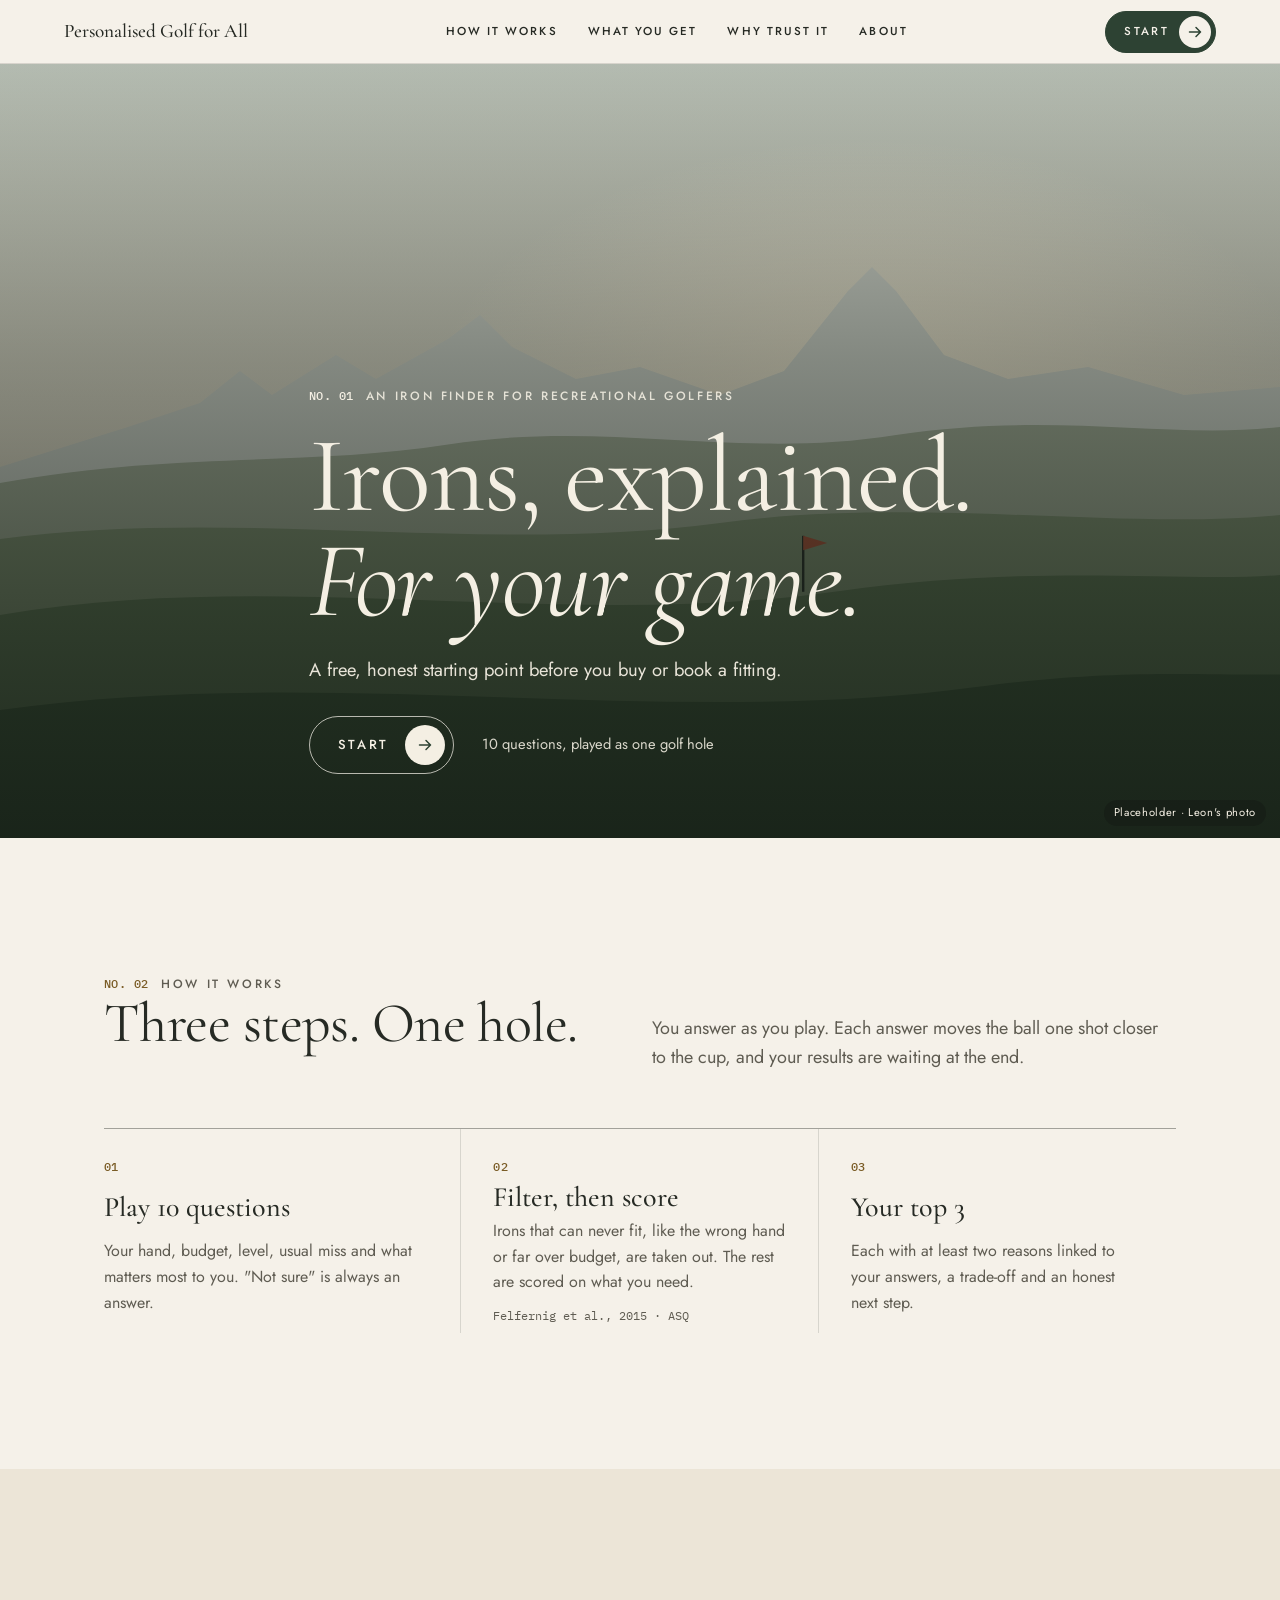
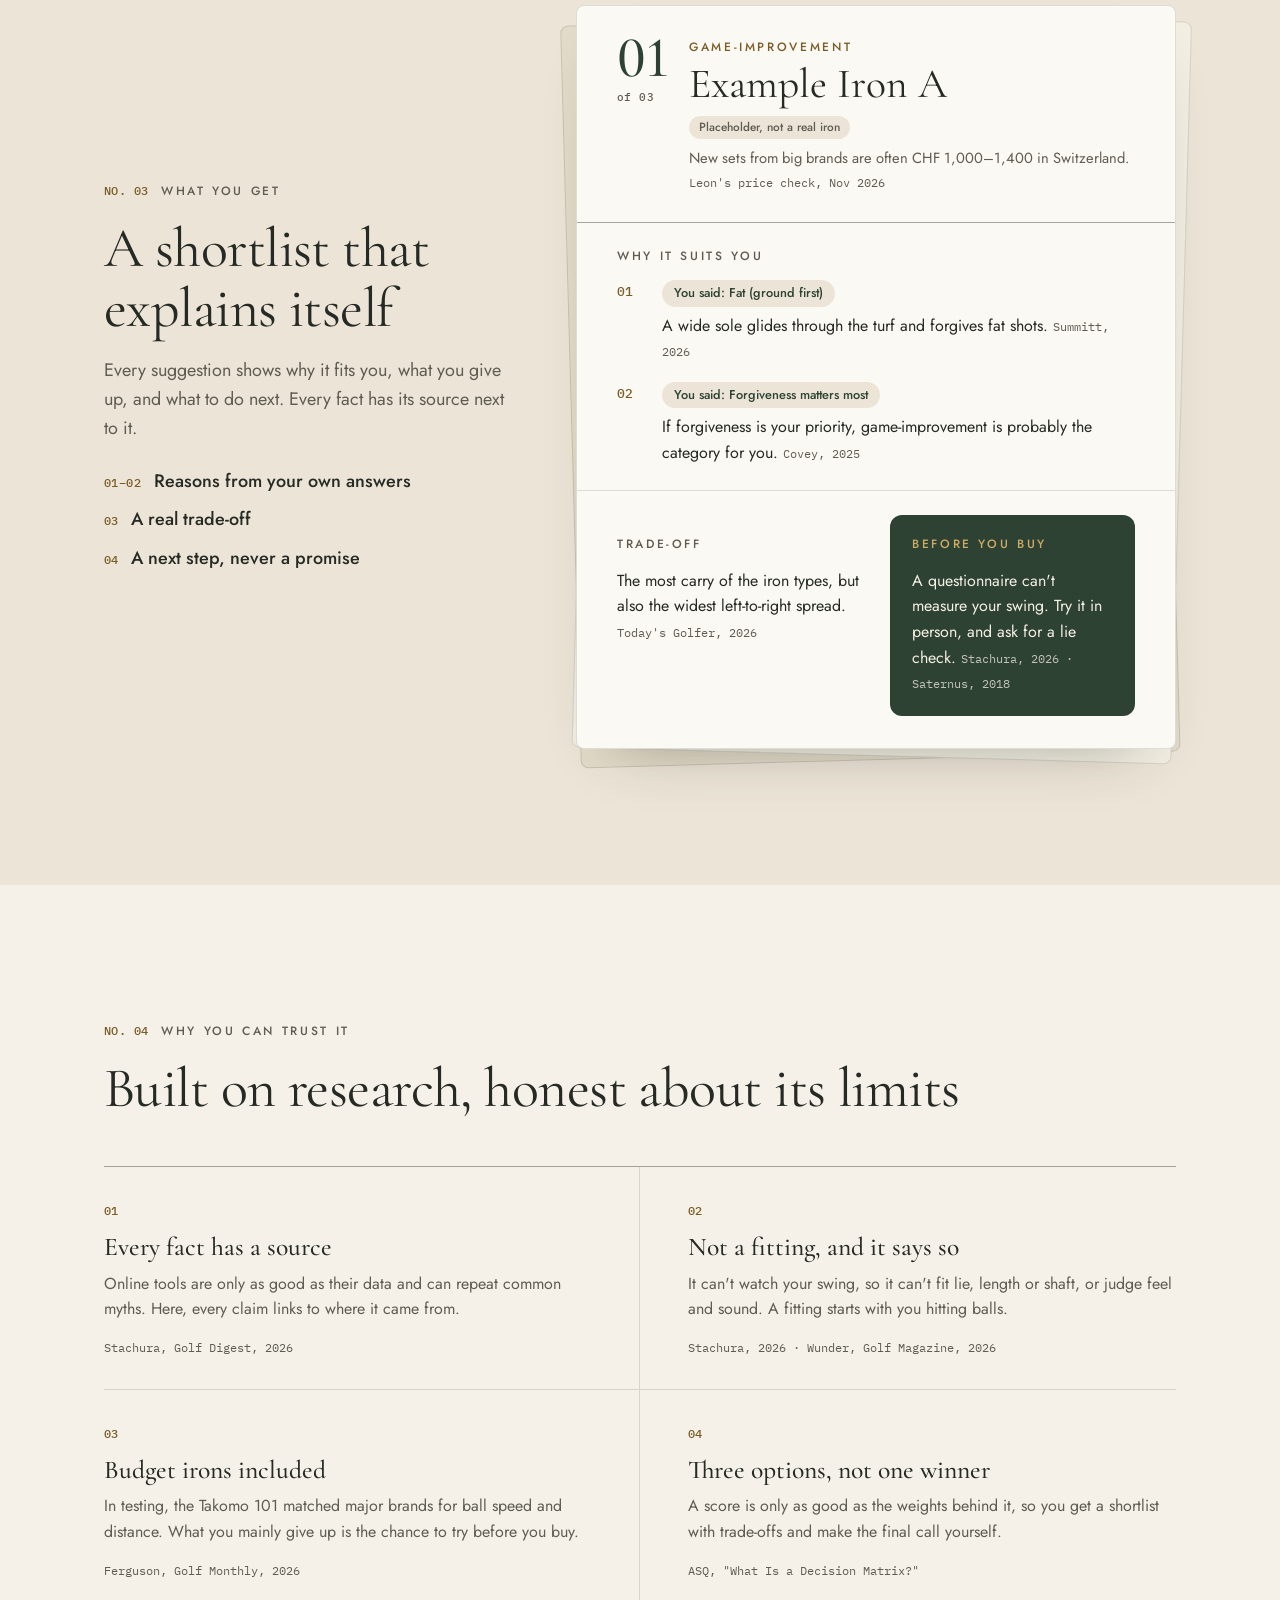
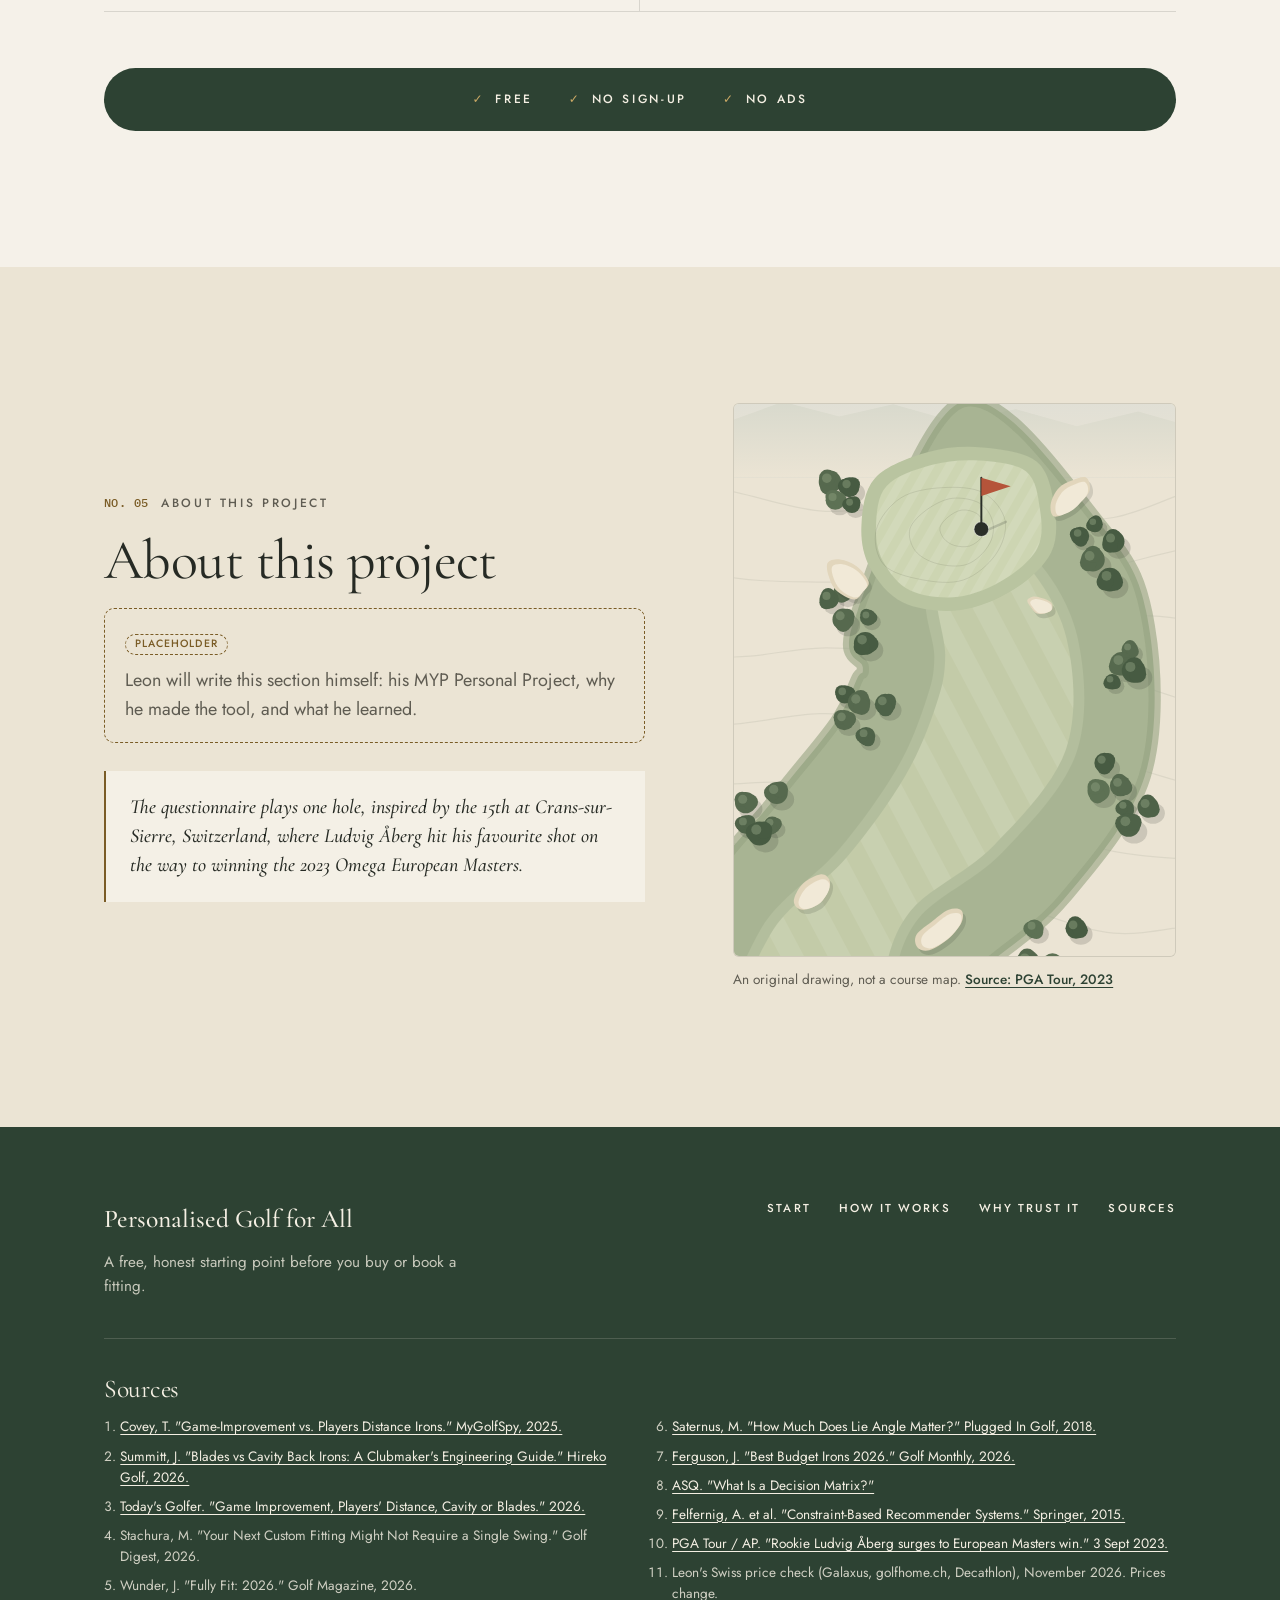
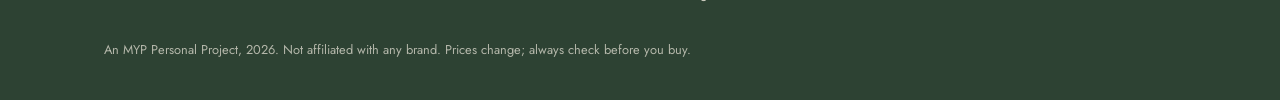
==== commit 7e201d17: "Home page (option 1) and questionnaire upgrades" ====
--- a/index.html
+++ b/index.html
@@ -7,16 +7,18 @@
   the questionnaire "plays one golf hole" shot by shot. The look is design direction D (design/d-chosen.html).
 
   Screens (only one shows at a time; script.js switches them):
-    1. Home        - TEMPORARY simple version until Leon chooses a home page design (design/home-1, 2, 3).
+    1. Home        - Leon's chosen home page, option 1 "D, refined" (from design/home-1.html, 24 Nov).
     2. Questions   - the 10 questions, with the golf hole next to them (laptop) or above them (phone).
     3. Results     - placeholder for now.
-    4. How it works - to do.
+    4. How it works - to do (for now the header link goes to "How it works" on the home page).
 
   The golf hole is shown ONLY on the question screens (Leon, 24 Nov).
 -->
 <html lang="en">
 <head>
   <meta charset="UTF-8">
+  <!-- Adds the class "js" straight away, so home page fade-ins only hide things when JavaScript works -->
+  <script>document.documentElement.classList.add("js");</script>
   <meta name="viewport" content="width=device-width, initial-scale=1.0">
   <title>Personalised Golf for All</title>
   <meta name="description" content="A free, honest starting point before you buy irons or book a fitting.">
@@ -30,25 +32,10 @@
 </head>
 <body>
 
-  <!-- The whole app. data-screen tells the CSS which screen is showing (home, questions or results). -->
-  <div class="app" data-screen="home">
-
-    <!-- SITE HEADER: name of the site + link to How it works -->
-    <header class="site-header">
-      <a class="wordmark" href="./">Personalised Golf for All</a>
-      <a class="header-link" href="#how-it-works">How it works</a>
-    </header>
-
-    <!-- THE HOLE: shown only on the question screens. A decorative illustration (screen readers skip it).
-         Original drawing inspired by the 15th at Crans-sur-Sierre. Not a course map, no distances.
-         Clicking or tapping it during a shot skips to the end of the shot. -->
-    <figure class="hole-panel" id="hole-panel">
-      <!-- Small label naming the shot you're about to play, e.g. "Shot 3 · Fairway bunker" (filled by script.js) -->
-      <p class="shot-label" id="shot-label" aria-hidden="true"></p>
-      <div class="hole-frame" id="hole-frame">
-        <svg id="hole" viewBox="0 0 600 1000" preserveAspectRatio="xMidYMid meet" aria-hidden="true" focusable="false">
-        <!-- Patterns and gradients: mowing stripes and the fade under the Alps -->
-        <defs>
+  <!-- SHARED DRAWING PARTS (hidden): patterns and gradients for the hole, the landscape that stands in
+       for Leon's photos, and the arrow used on buttons. Kept outside the hole so the home page can use them too. -->
+  <svg width="0" height="0" style="position:absolute" aria-hidden="true" focusable="false">
+    <defs>
           <pattern id="mow" width="34" height="34" patternUnits="userSpaceOnUse" patternTransform="rotate(-28)">
             <rect width="17" height="34" fill="#FFFFFF" fill-opacity="0.09"/>
           </pattern>
@@ -59,7 +46,48 @@
             <stop offset="0" stop-color="#EBE4D4" stop-opacity="0"/>
             <stop offset="1" stop-color="#EBE4D4" stop-opacity="1"/>
           </linearGradient>
-        </defs>
+              <linearGradient id="sky" x1="0" y1="0" x2="0" y2="1"><stop offset="0" stop-color="#C9D1C6"/><stop offset="0.5" stop-color="#E8E1CF"/><stop offset="1" stop-color="#EAD7B8"/></linearGradient>
+      <radialGradient id="glow" cx="0.68" cy="0.46" r="0.35"><stop offset="0" stop-color="#FAF0D8" stop-opacity="0.95"/><stop offset="1" stop-color="#FAF0D8" stop-opacity="0"/></radialGradient>
+      <!-- Drawn landscape: a stand-in for Leon's own photos -->
+      <symbol id="landscape" viewBox="0 0 1600 1000" preserveAspectRatio="xMidYMid slice">
+        <rect width="1600" height="1000" fill="url(#sky)"/><rect width="1600" height="1000" fill="url(#glow)"/>
+        <path d="M0 520 L160 470 L250 440 L300 400 L340 430 L420 380 L470 410 L560 360 L600 330 L640 370 L720 410 L800 395 L900 430 L980 400 L1060 300 L1090 270 L1120 300 L1180 380 L1260 410 L1360 395 L1480 430 L1600 420 V600 H0Z" fill="#D7DAD1"/>
+        <path d="M0 540 C220 500 380 520 560 492 C760 460 920 512 1120 480 C1320 450 1460 486 1600 470 V1000 H0Z" fill="#A9B29C"/>
+        <path d="M0 610 C300 570 600 630 900 590 C1150 556 1400 600 1600 580 V1000 H0Z" fill="#879777"/>
+        <path d="M0 705 C350 645 700 725 1050 675 C1300 640 1480 665 1600 655 V1000 H0Z" fill="#647A57"/>
+        <path d="M-40 830 C380 760 820 850 1220 795 C1420 768 1530 784 1640 778 V1000 H-40Z" fill="#455C3E"/>
+        <line x1="1004" y1="676" x2="1004" y2="606" stroke="#2A2E28" stroke-width="3"/><path d="M1004 606 L1034 615 L1004 624Z" fill="#B5543A"/>
+      </symbol>
+      <!-- Arrow inside the round buttons -->
+      <symbol id="arrow" viewBox="0 0 16 16"><path d="M2.5 8h11M9 3.5 13.5 8 9 12.5"/></symbol>
+    </defs>
+  </svg>
+
+  <!-- The whole app. data-screen tells the CSS which screen is showing (home, questions or results). -->
+  <div class="app" data-screen="home">
+
+    <!-- SITE HEADER (navigation bar).
+         Home page: section links (laptop) + a small Start button.
+         Question and results screens: just the name and "How it works" (which goes back to the home page). -->
+    <header class="site-header">
+      <a class="wordmark" href="./">Personalised Golf for All</a>
+      <nav class="nav-links" aria-label="Main">
+        <a href="#how">How it works</a><a href="#get">What you get</a><a href="#trust">Why trust it</a><a href="#about">About</a>
+      </nav>
+      <a class="header-link" href="#how">How it works</a>
+      <button class="button small header-start" type="button" data-start>
+        Start <span class="arrow" aria-hidden="true"><svg focusable="false"><use href="#arrow"/></svg></span>
+      </button>
+    </header>
+
+    <!-- THE HOLE: shown only on the question screens. A decorative illustration (screen readers skip it).
+         Original drawing inspired by the 15th at Crans-sur-Sierre. Not a course map, no distances.
+         Clicking or tapping it during a shot skips to the end of the shot. -->
+    <figure class="hole-panel" id="hole-panel">
+      <div class="hole-frame" id="hole-frame">
+        <svg id="hole" viewBox="0 0 600 1000" preserveAspectRatio="xMidYMid meet" aria-hidden="true" focusable="false">
+        <!-- THE COURSE (static layers), grouped so the home page can show it too with <use href="#hole-art"> -->
+        <g id="hole-art">
         <!-- Paper background (same colour as the panel) -->
         <rect x="-400" y="-400" width="1400" height="1800" fill="#EBE4D4"/>
         <!-- ALPS: a quiet two-layer ridge at the far end; one peak hints at the Matterhorn (view: PGA.com) -->
@@ -395,12 +423,13 @@
         <path d="M335.6 533.2C337.4 534.9 337.6 539.1 335.9 543C334.1 546.9 329.5 552.7 325.1 556.5C320.7 560.3 313.7 564.7 309.5 565.9C305.2 567 301.4 565.5 299.7 563.4C298 561.3 296.9 556.9 299 553.3C301.2 549.7 308.3 545.1 312.7 541.6C317 538.2 321.5 534.2 325.3 532.8C329.1 531.4 333.8 531.5 335.6 533.2Z" transform="translate(2.5 3.5)" fill="#262A24" fill-opacity="0.14"/><path d="M335.6 533.2C337.4 534.9 337.6 539.1 335.9 543C334.1 546.9 329.5 552.7 325.1 556.5C320.7 560.3 313.7 564.7 309.5 565.9C305.2 567 301.4 565.5 299.7 563.4C298 561.3 296.9 556.9 299 553.3C301.2 549.7 308.3 545.1 312.7 541.6C317 538.2 321.5 534.2 325.3 532.8C329.1 531.4 333.8 531.5 335.6 533.2Z" fill="#E2D6BC"/><path d="M334.8 536.6C336.2 537.9 336.3 541.4 334.7 544.6C333.1 547.8 329.1 552.7 325.4 555.9C321.6 559.1 315.8 562.9 312.2 564C308.7 565 305.5 563.9 304.2 562.3C302.8 560.6 302.1 557.1 304 554C305.9 551 311.7 546.9 315.4 544C319.1 541.1 323.1 537.6 326.3 536.4C329.5 535.2 333.4 535.2 334.8 536.6Z" fill="#F1E9D7"/>
         <path d="M325.3 739C322.8 740.5 317.7 739.7 314 736.7C310.2 733.8 305.2 726.6 302.5 721.5C299.9 716.4 298.1 709.9 298.1 706.1C298 702.4 300.1 700.6 302.2 699C304.2 697.3 306.9 694.4 310.1 696.3C313.4 698.3 318.3 705.3 321.4 710.6C324.5 715.8 328 723.1 328.6 727.8C329.3 732.6 327.7 737.5 325.3 739Z" transform="translate(2.5 3.5)" fill="#262A24" fill-opacity="0.14"/><path d="M325.3 739C322.8 740.5 317.7 739.7 314 736.7C310.2 733.8 305.2 726.6 302.5 721.5C299.9 716.4 298.1 709.9 298.1 706.1C298 702.4 300.1 700.6 302.2 699C304.2 697.3 306.9 694.4 310.1 696.3C313.4 698.3 318.3 705.3 321.4 710.6C324.5 715.8 328 723.1 328.6 727.8C329.3 732.6 327.7 737.5 325.3 739Z" fill="#E2D6BC"/><path d="M325.2 736.9C323.3 738 319.2 737.2 316 734.7C312.9 732.2 308.6 726.1 306.3 721.7C304 717.3 302.4 711.8 302.2 708.5C302 705.3 303.6 703.6 305.2 702.3C306.9 701 309.2 699 311.9 700.7C314.6 702.5 318.8 708.5 321.5 713C324.1 717.4 327 723.7 327.7 727.6C328.3 731.6 327.1 735.7 325.2 736.9Z" fill="#F1E9D7"/>
         </g>
+        </g>
         <!-- LINE OF PLAY (invisible): the ball's 11 stops are taken along this path by script.js -->
         <path id="line-of-play" d="M300 940C299.3 928.3 300 895 296 870C292 845 285.7 816.3 276 790C266.3 763.7 248.3 737 238 712C227.7 687 216 663.3 214 640C212 616.7 217 593.3 226 572C235 550.7 251.3 532 268 512C284.7 492 309.3 473.3 326 452C342.7 430.7 360.3 406.3 368 384C375.7 361.7 375 339 372 318C369 297 353.3 274 350 258C346.7 242 351.7 228 352 222" fill="none" stroke="none"/>
         
         <!-- TRAIL: thin brass dotted line showing the path played so far (one line per shot, drawn by script.js) -->
         <g id="trail" fill="none" stroke="#9C7A3C" stroke-width="2" stroke-dasharray="0.5 6" stroke-linecap="round" stroke-linejoin="round"></g>
-        <!-- SAND SPRAY: little sand particles for the bunker shots (added and removed by script.js) -->
+        <!-- PUFFS: little sand or turf particles when the ball is hit from a bunker or lands (added and removed by script.js) -->
         <g id="spray"></g>
         <!-- TRACER: solid brass line that follows the ball in the air, then fades (drawn by script.js) -->
         <path id="tracer" fill="none" stroke="#B8914A" stroke-width="1.8" stroke-linecap="round" stroke-linejoin="round" d=""/>
@@ -425,6 +454,13 @@
           <text x="46" y="980" font-family="Jost, system-ui, sans-serif" font-size="11" letter-spacing="3" fill="#5F5C52">PAR 5</text>
         </g>
         </svg>
+
+        <!-- CLOUD SHADOWS: very faint soft shapes that drift slowly over the hole (CSS only, decorative) -->
+        <div class="clouds" aria-hidden="true"><span></span><span></span><span></span></div>
+
+        <!-- ANSWER MARKERS: one numbered button per shot played, where the ball came to rest.
+             Hover, focus or tap shows the question and your answer. Filled in by script.js. -->
+        <ul class="markers" id="markers" aria-label="Your answers so far"></ul>
       </div>
       <!-- Credit for the inspiration (Leon's wording). Shown under the hole on laptop screens. -->
       <figcaption class="hole-caption">
@@ -436,24 +472,184 @@
 
     <main class="content" id="main">
 
-      <!-- SCREEN 1: HOME (TEMPORARY, until Leon chooses one of the home page designs in Part 2).
-           Text from docs/product-plan.md, section 8 (Leon's choice). -->
-      <section id="home" class="screen home" aria-labelledby="home-title">
-        <h1 id="home-title">Irons, explained. <em>For your game.</em></h1>
-        <p class="lede">A free, honest starting point before you buy or book a fitting.</p>
-        <button class="button" id="start-button" type="button">
-          Start
-          <span class="arrow" aria-hidden="true">
-            <svg viewBox="0 0 16 16" focusable="false"><path d="M2.5 8h11M9 3.5 13.5 8 9 12.5"/></svg>
-          </span>
-        </button>
-      </section>
+      <!-- SCREEN 1: HOME PAGE. Leon's choice (24 Nov): option 1 "D, refined" from design/home-1.html.
+           Headline and line: docs/product-plan.md, section 8. Every fact has its source next to it
+           (full list in the footer). "Example Iron A" is a placeholder, not a real iron.
+           Every button with "data-start" starts the questionnaire. -->
+      <div id="home" class="screen home">
+
+        <!-- HERO: photo with the headline on it -->
+        <section class="hero" aria-labelledby="home-title">
+          <div class="photo" role="img" aria-label="Placeholder for Leon's own photo of a golf course">
+            <svg aria-hidden="true" focusable="false"><use href="#landscape"/></svg>
+            <span class="photo-label">Placeholder · Leon's photo</span>
+          </div>
+          <div class="hero-text wrap">
+            <p class="kicker caps"><span class="num">No.&nbsp;01</span> An iron finder for recreational golfers</p>
+            <h1 id="home-title">Irons, explained. <em>For your game.</em></h1>
+            <p class="hero-line">A free, honest starting point before you buy or book a fitting.</p>
+            <div class="hero-actions">
+              <button class="button light" type="button" data-start id="start-button">
+                Start <span class="arrow" aria-hidden="true"><svg focusable="false"><use href="#arrow"/></svg></span>
+              </button>
+              <span class="hero-note">10 questions, played as one golf hole</span>
+            </div>
+          </div>
+        </section>
+
+        <!-- HOW IT WORKS (product-plan.md, section 1) -->
+        <section id="how" class="home-section" aria-labelledby="how-title">
+          <div class="wrap">
+            <div class="intro" data-reveal>
+              <div>
+                <p class="kicker caps"><span class="num">No.&nbsp;02</span> How it works</p>
+                <h2 id="how-title">Three steps. One hole.</h2>
+              </div>
+              <p>You answer as you play. Each answer moves the ball one shot closer to the cup, and your results are waiting at the end.</p>
+            </div>
+            <ol class="steps rule-top" data-reveal>
+              <li><span class="num">01</span><h3>Play 10 questions</h3><p>Your hand, budget, level, usual miss and what matters most to you. "Not sure" is always an answer.</p></li>
+              <li><span class="num">02</span><h3>Filter, then score</h3><p>Irons that can never fit, like the wrong hand or far over budget, are taken out. The rest are scored on what you need.</p><cite>Felfernig et al., 2015 · ASQ</cite></li>
+              <li><span class="num">03</span><h3>Your top 3</h3><p>Each with at least two reasons linked to your answers, a trade-off and an honest next step.</p></li>
+            </ol>
+          </div>
+        </section>
+
+        <!-- WHAT YOU GET: example result card (placeholder iron) -->
+        <section id="get" class="home-section get" aria-labelledby="get-title">
+          <div class="wrap get-grid">
+            <div class="get-copy" data-reveal>
+              <p class="kicker caps"><span class="num">No.&nbsp;03</span> What you get</p>
+              <h2 id="get-title">A shortlist that explains itself</h2>
+              <p>Every suggestion shows why it fits you, what you give up, and what to do next. Every fact has its source next to it.</p>
+              <ul class="legend-list">
+                <li><span class="num">01–02</span> Reasons from your own answers</li>
+                <li><span class="num">03</span> A real trade-off</li>
+                <li><span class="num">04</span> A next step, never a promise</li>
+              </ul>
+            </div>
+
+            <div class="stack" data-reveal>
+              <div class="sheet sheet-3" aria-hidden="true"></div>
+              <div class="sheet sheet-2" aria-hidden="true"></div>
+              <article class="card" aria-label="Example result card (placeholder)">
+                <header class="card-head pad">
+                  <p class="rank">01<span class="num">of 03</span></p>
+                  <div>
+                    <p class="category caps">Game-improvement</p>
+                    <h3>Example Iron A</h3>
+                    <p class="placeholder-tag">Placeholder, not a real iron</p>
+                    <p class="price">New sets from big brands are often CHF 1,000–1,400 in Switzerland. <cite>Leon's price check, Nov 2026</cite></p>
+                  </div>
+                </header>
+                <section class="card-block pad">
+                  <h4 class="caps">Why it suits you</h4>
+                  <ol class="reasons">
+                    <li><span class="answer-tag">You said: Fat (ground first)</span><p>A wide sole glides through the turf and forgives fat shots. <cite>Summitt, 2026</cite></p></li>
+                    <li><span class="answer-tag">You said: Forgiveness matters most</span><p>If forgiveness is your priority, game-improvement is probably the category for you. <cite>Covey, 2025</cite></p></li>
+                  </ol>
+                </section>
+                <div class="card-split pad">
+                  <section class="trade">
+                    <h4 class="caps">Trade-off</h4>
+                    <p>The most carry of the iron types, but also the widest left-to-right spread. <cite>Today's Golfer, 2026</cite></p>
+                  </section>
+                  <section class="next-step">
+                    <h4 class="caps">Before you buy</h4>
+                    <p>A questionnaire can't measure your swing. Try it in person, and ask for a lie check. <cite>Stachura, 2026 · Saternus, 2018</cite></p>
+                  </section>
+                </div>
+              </article>
+            </div>
+          </div>
+        </section>
+
+        <!-- WHY YOU CAN TRUST IT (every fact sourced; "Free, no sign-up, no ads": Leon, 24 Nov) -->
+        <section id="trust" class="home-section" aria-labelledby="trust-title">
+          <div class="wrap">
+            <div data-reveal>
+              <p class="kicker caps"><span class="num">No.&nbsp;04</span> Why you can trust it</p>
+              <h2 id="trust-title">Built on research, honest about its limits</h2>
+            </div>
+            <div class="trust-grid" data-reveal>
+              <div class="trust-item"><span class="num">01</span><h3>Every fact has a source</h3><p>Online tools are only as good as their data and can repeat common myths. Here, every claim links to where it came from.</p><cite>Stachura, Golf Digest, 2026</cite></div>
+              <div class="trust-item"><span class="num">02</span><h3>Not a fitting, and it says so</h3><p>It can't watch your swing, so it can't fit lie, length or shaft, or judge feel and sound. A fitting starts with you hitting balls.</p><cite>Stachura, 2026 · Wunder, Golf Magazine, 2026</cite></div>
+              <div class="trust-item"><span class="num">03</span><h3>Budget irons included</h3><p>In testing, the Takomo 101 matched major brands for ball speed and distance. What you mainly give up is the chance to try before you buy.</p><cite>Ferguson, Golf Monthly, 2026</cite></div>
+              <div class="trust-item"><span class="num">04</span><h3>Three options, not one winner</h3><p>A score is only as good as the weights behind it, so you get a shortlist with trade-offs and make the final call yourself.</p><cite>ASQ, "What Is a Decision Matrix?"</cite></div>
+            </div>
+            <p class="promise caps" data-reveal><span>Free</span><span>No sign-up</span><span>No ads</span></p>
+          </div>
+        </section>
+
+        <!-- ABOUT THIS PROJECT. The main text is a PLACEHOLDER: Leon writes it himself (24 Nov). -->
+        <section id="about" class="home-section about" aria-labelledby="about-title">
+          <div class="wrap about-grid">
+            <div data-reveal>
+              <p class="kicker caps"><span class="num">No.&nbsp;05</span> About this project</p>
+              <h2 id="about-title">About this project</h2>
+              <div class="placeholder-box">
+                <span class="draft">Placeholder</span>
+                <p>Leon will write this section himself: his MYP Personal Project, why he made the tool, and what he learned.</p>
+              </div>
+              <div class="teaser">
+                <p>The questionnaire plays one hole, inspired by the 15th at Crans-sur-Sierre, Switzerland, where Ludvig Åberg hit his favourite shot on the way to winning the 2023 Omega European Masters.</p>
+              </div>
+            </div>
+            <figure class="hole-card" data-reveal>
+              <div class="hole-crop">
+                <!-- The same drawing as the questionnaire, cropped around the green -->
+                <svg viewBox="150 120 360 450" aria-hidden="true" focusable="false"><use href="#hole-art"/><use href="#flag"/></svg>
+              </div>
+              <figcaption>An original drawing, not a course map. <a href="https://www.pgatour.com/article/news/daily-wrapup/2023/09/03/rookie-ludvig-aberg-surges-to-european-masters-win-and-into-europes-ryder-cup-selection-picture" target="_blank" rel="noopener">Source: PGA Tour, 2023<span class="sr-only"> (opens in a new tab)</span></a></figcaption>
+            </figure>
+          </div>
+        </section>
+
+        <!-- FOOTER with all the sources -->
+        <footer class="site-footer">
+          <div class="wrap">
+            <div class="foot-top">
+              <div>
+                <span class="wordmark">Personalised Golf for All</span>
+                <p>A free, honest starting point before you buy or book a fitting.</p>
+              </div>
+              <nav class="foot-links" aria-label="Footer">
+                <button class="link-button" type="button" data-start>Start</button><a href="#how">How it works</a><a href="#trust">Why trust it</a><a href="#sources">Sources</a>
+              </nav>
+            </div>
+            <div id="sources">
+              <h2>Sources</h2>
+              <ol class="source-list">
+                <li><a href="https://mygolfspy.com/news-opinion/game-improvement-vs-players-distance-irons-whats-the-difference/">Covey, T. "Game-Improvement vs. Players Distance Irons." MyGolfSpy, 2025.</a></li>
+                <li><a href="https://www.hirekogolf.com/blog/post/blades-vs-cavity-back-irons-a-clubmakers-engineering-guide">Summitt, J. "Blades vs Cavity Back Irons: A Clubmaker's Engineering Guide." Hireko Golf, 2026.</a></li>
+                <li><a href="https://www.todays-golfer.com/news-and-events/equipment-news/golf-iron-categories-comparison-2026/">Today's Golfer. "Game Improvement, Players' Distance, Cavity or Blades." 2026.</a></li>
+                <li>Stachura, M. "Your Next Custom Fitting Might Not Require a Single Swing." Golf Digest, 2026.</li>
+                <li>Wunder, J. "Fully Fit: 2026." Golf Magazine, 2026.</li>
+                <li><a href="https://pluggedingolf.com/much-lie-angle-matter-golf-myths-unplugged/">Saternus, M. "How Much Does Lie Angle Matter?" Plugged In Golf, 2018.</a></li>
+                <li><a href="https://www.golfmonthly.com/best-golf-deals/best-budget-irons-213550">Ferguson, J. "Best Budget Irons 2026." Golf Monthly, 2026.</a></li>
+                <li><a href="https://asq.org/quality-resources/decision-matrix">ASQ. "What Is a Decision Matrix?"</a></li>
+                <li><a href="https://web-ainf.aau.at/pub/jannach/files/BookChapter_Constraint-BasedRS_2015.pdf">Felfernig, A. et al. "Constraint-Based Recommender Systems." Springer, 2015.</a></li>
+                <li><a href="https://www.pgatour.com/article/news/daily-wrapup/2023/09/03/rookie-ludvig-aberg-surges-to-european-masters-win-and-into-europes-ryder-cup-selection-picture">PGA Tour / AP. "Rookie Ludvig Åberg surges to European Masters win." 3 Sept 2023.</a></li>
+                <li>Leon's Swiss price check (Galaxus, golfhome.ch, Decathlon), November 2026. Prices change.</li>
+              </ol>
+            </div>
+            <p class="fine">An MYP Personal Project, 2026. Not affiliated with any brand. Prices change; always check before you buy.</p>
+          </div>
+        </footer>
+      </div>
 
       <!-- SCREEN 2: QUESTIONS. One question at a time. script.js fills in #q-body
            (question, help text and answers) from the QUESTIONS list at the top of script.js. -->
       <section id="questions" class="screen questions" hidden aria-labelledby="q-title">
-        <!-- Always shown as text (U3) -->
-        <p class="q-progress caps">Question <span class="num" id="q-number">1</span> of 10</p>
+        <!-- THE QUESTION CARD: it eases towards the hole when the ball takes off,
+             and the next one arrives from the other side (Leon, 24 Nov) -->
+        <div class="q-card" id="q-card">
+        <div class="q-top">
+          <!-- Always shown as text (U3) -->
+          <p class="q-progress caps">Question <span class="num" id="q-number">1</span> of 10</p>
+          <!-- The shot you're about to play, with a small icon of the club, e.g. "Shot 3 · Fairway bunker" -->
+          <p class="shot-head" id="shot-head"></p>
+        </div>
 
         <form id="q-form" novalidate>
           <div class="q-body" id="q-body"></div>
@@ -475,18 +671,28 @@
             </div>
           </div>
         </form>
+        </div>
 
         <!-- Screen readers hear "Question 3 of 10" here each time a new question appears -->
         <p class="sr-only" id="announcer" aria-live="polite"></p>
       </section>
 
       <!-- SCREEN 3: RESULTS. PLACEHOLDER: the recommendations come later (algorithm phase).
-           For now it lists the stored answers, so Leon can check the answers object while testing. -->
+           For now it shows your answers as a scorecard, so Leon can check the answers object while testing.
+           After the tap-in it rises up like a scorecard being handed over. -->
       <section id="results" class="screen results" hidden aria-labelledby="results-title">
-        <p class="caps results-kicker">In the hole</p>
-        <h1 id="results-title" tabindex="-1">Your results will appear here</h1>
-        <p class="lede">Placeholder: the recommendations are built in the next phase. These are the answers that were saved.</p>
-        <dl class="answers-list" id="answers-list"></dl>
+        <div class="scorecard">
+          <div class="scorecard-head">
+            <p class="caps results-kicker">Hole 15 · Par 5 · In the hole</p>
+            <h1 id="results-title" tabindex="-1">Your results will appear here</h1>
+            <p class="lede">Placeholder: the recommendations are built in the next phase. This is your round so far.</p>
+          </div>
+          <table class="card-table">
+            <caption class="sr-only">Your answers, one per shot</caption>
+            <thead><tr><th scope="col">Shot</th><th scope="col">Question</th><th scope="col">Your answer</th></tr></thead>
+            <tbody id="answers-list"></tbody>
+          </table>
+        </div>
         <button class="button" id="restart-button" type="button">
           Play the hole again
           <span class="arrow" aria-hidden="true">
--- a/style.css
+++ b/style.css
@@ -4,7 +4,7 @@
   which Leon chose on 11 Nov 2026.
 
   Sections:
-    1. Variables (colours, fonts, sizes)     6. Home screen (temporary)
+    1. Variables (colours, fonts, sizes)     6. Home page (option 1 "D, refined", Leon's choice 24 Nov)
     2. Basics                                7. Question screen
     3. Shared pieces (labels, buttons)       8. Results screen (placeholder)
     4. Page layout (phone first)             9. Laptop layout (1024px and wider)
@@ -26,6 +26,9 @@
   --line: rgba(38, 42, 36, 0.14);
   --line-strong: rgba(38, 42, 36, 0.4);
   --brass-ink: #7A5C26;    /* brass-coloured small text on light backgrounds */
+  --brass: #CDAA66;        /* brass on dark backgrounds only */
+  --sand: #ECE5D7;         /* soft section background (home page) */
+  --on-dark: #F4EFE3;      /* text on photos and on deep green */
 
   /* Fonts (each has a fallback in case Google Fonts doesn't load) */
   --serif: "Cormorant Garamond", "Cormorant", Garamond, Georgia, serif;
@@ -34,6 +37,7 @@
 
   /* Sizes */
   --gutter: clamp(20px, 5vw, 64px);   /* side space, grows with the screen */
+  --max: 1200px;                      /* widest the home page content gets */
   --band: 40svh;                      /* phone: height of the hole band during the questions */
 
   --slow: cubic-bezier(0.25, 0.6, 0.2, 1);   /* calm easing */
@@ -50,6 +54,10 @@
 *, *::before, *::after { box-sizing: border-box; }
 
 [hidden] { display: none !important; }
+
+/* Links to home page sections stop below the sticky navigation bar; smooth only if motion is allowed */
+html { scroll-padding-top: 84px; }
+@media (prefers-reduced-motion: no-preference) { html { scroll-behavior: smooth; } }
 
 body {
   margin: 0;
@@ -97,10 +105,19 @@
   background: var(--stone); color: var(--deep);
   transition: transform 0.5s var(--slow);
 }
-.button .arrow svg { width: 16px; height: 16px; }
+.button .arrow svg { width: 16px; height: 16px; fill: none; stroke: currentColor; stroke-width: 1.5; stroke-linecap: round; stroke-linejoin: round; }
 .button .arrow path { fill: none; stroke: currentColor; stroke-width: 1.5; stroke-linecap: round; stroke-linejoin: round; }
 .button:hover { background: var(--deep-hover); }
 .button:hover .arrow { transform: translateX(3px); }   /* the arrow nudges forward */
+
+/* Button on top of a photo: see-through with a light outline */
+.button.light { background: transparent; border-color: rgba(251, 247, 238, 0.7); color: var(--on-dark); }
+.button.light .arrow { background: var(--on-dark); }
+.button.light:hover { background: var(--on-dark); color: var(--deep); }
+.button.light:hover .arrow { background: var(--deep); color: var(--on-dark); }
+/* Smaller version for the navigation bar */
+.button.small { min-height: 42px; padding: 4px 4px 4px 18px; gap: 10px; font-size: 0.72rem; }
+.button.small .arrow { width: 32px; height: 32px; }
 
 /* Disabled (no answer chosen yet): faded, no hover movement */
 .button:disabled { opacity: 0.4; cursor: not-allowed; }
@@ -128,16 +145,30 @@
   min-height: 100svh;
 }
 
+/* Navigation bar */
 .site-header {
   grid-area: header;
   display: flex; justify-content: space-between; align-items: center; gap: 16px;
-  padding: 14px var(--gutter);
+  min-height: 64px; padding: 10px var(--gutter);
 }
 .wordmark { font-family: var(--serif); font-size: 1.2rem; font-weight: 500; text-decoration: none; white-space: nowrap; }
-.header-link { font-size: 0.72rem; font-weight: 500; letter-spacing: 0.18em; text-transform: uppercase; text-decoration: none; white-space: nowrap; }
-.wordmark:hover, .header-link:hover { text-decoration: underline; text-underline-offset: 6px; }
+.header-link, .nav-links a { font-size: 0.72rem; font-weight: 500; letter-spacing: 0.18em; text-transform: uppercase; text-decoration: none; white-space: nowrap; }
+.wordmark:hover, .header-link:hover, .nav-links a:hover { text-decoration: underline; text-underline-offset: 6px; }
+.nav-links { display: none; gap: 30px; }
+
+/* Home page: the bar sticks to the top while you scroll, with section links (laptop) and a Start button */
+.app[data-screen="home"] .site-header {
+  position: sticky; top: 0; z-index: 30;
+  background: rgba(245, 241, 233, 0.9);
+  -webkit-backdrop-filter: blur(10px); backdrop-filter: blur(10px);
+  border-bottom: 1px solid var(--line);
+}
+.app[data-screen="home"] .header-link { display: none; }
+.app:not([data-screen="home"]) .header-start { display: none; }
+@media (min-width: 960px) { .app[data-screen="home"] .nav-links { display: flex; } }
 
 .content { grid-area: main; padding: 28px var(--gutter) 56px; }
+.app[data-screen="home"] .content { padding: 0; }   /* the home page sections run edge to edge */
 .screen { width: 100%; }
 
 /* =========================================================
@@ -161,43 +192,257 @@
 /* While a shot is playing, the panel can be clicked to skip to the end of the shot */
 .app.is-playing .hole-panel { cursor: pointer; }
 
-/* "Shot 3 · Fairway bunker": on a solid pill, never directly on the artwork */
-.shot-label {
-  position: absolute; top: 12px; left: 12px; z-index: 2;
-  margin: 0; padding: 7px 14px;
-  border: 1px solid var(--line); border-radius: 999px;
-  background: rgba(251, 249, 244, 0.94);
-  font-size: 0.7rem; font-weight: 500; letter-spacing: 0.16em; text-transform: uppercase;
-}
-.shot-label .num { color: var(--brass-ink); letter-spacing: 0.04em; }
+/* LIVING COURSE (Leon, 24 Nov: always faint, never distracting) */
+/* The flag cloth ripples gently, pivoting where it meets the pin */
+#flag-cloth { transform-box: fill-box; transform-origin: 0% 50%; animation: flag-wave 3.4s ease-in-out infinite; }
+@keyframes flag-wave {
+  0%, 100% { transform: skewY(0deg) scaleX(1); }
+  50% { transform: skewY(-5deg) scaleX(0.92); }
+}
+
+/* Cloud shadows: soft, very faint shapes drifting slowly across (an HTML layer, so it stays smooth) */
+.clouds { position: absolute; inset: 0; overflow: hidden; pointer-events: none; }
+.clouds span {
+  position: absolute; top: 10%; left: -60%;
+  width: 70%; aspect-ratio: 1.7; border-radius: 50%;
+  background: radial-gradient(closest-side, rgba(30, 42, 31, 0.07), rgba(30, 42, 31, 0.035) 55%, transparent);
+  animation: cloud-drift 80s linear infinite;
+  will-change: transform;
+}
+.clouds span:nth-child(2) { top: 48%; width: 55%; animation-duration: 105s; animation-delay: -40s; }
+.clouds span:nth-child(3) { top: 72%; width: 80%; animation-duration: 130s; animation-delay: -90s; }
+@keyframes cloud-drift { to { transform: translate(260%, -18%); } }
+
+/* ANSWER MARKERS: small numbered brass pins where each shot came to rest */
+.markers { position: absolute; inset: 0; margin: 0; padding: 0; list-style: none; pointer-events: none; }
+.markers li { position: absolute; left: 0; top: 0; }
+.marker {
+  position: absolute; left: -11px; bottom: 0;          /* the pin's point sits exactly on the spot */
+  display: grid; place-items: center;
+  width: 22px; height: 22px; padding: 0; margin-bottom: 7px;
+  border: 1.5px solid var(--paper); border-radius: 50%;
+  background: var(--brass-ink); color: var(--paper);
+  font: 500 0.66rem/1 var(--mono);
+  box-shadow: 0 2px 6px rgba(38, 42, 36, 0.3);
+  cursor: pointer; pointer-events: auto;
+}
+.marker::after {   /* the little stem down to the spot */
+  content: ""; position: absolute; left: 50%; top: 100%;
+  width: 1.5px; height: 7px; margin-left: -0.75px; background: var(--brass-ink);
+}
+.marker:focus-visible { outline: 3px solid var(--deep); outline-offset: 2px; }
+.marker.is-new { animation: marker-in 0.45s var(--slow) both; }
+@keyframes marker-in { from { transform: translateY(6px) scale(0.6); opacity: 0; } }
+/* The label: "2 · Budget: CHF 500–1,000" (always in the button, so screen readers read it) */
+.marker-tip {
+  position: absolute; bottom: calc(100% + 8px); left: 50%;
+  transform: translateX(-50%) translateY(4px);
+  width: max-content; max-width: 220px; padding: 7px 11px;
+  border-radius: 8px; background: var(--ink); color: var(--paper);
+  font: 500 0.78rem/1.35 var(--sans); text-align: left; white-space: normal;
+  opacity: 0; pointer-events: none;
+  transition: opacity 0.2s, transform 0.2s var(--slow);
+}
+.tip-left .marker-tip { left: -6px; transform: translateY(4px); }
+.tip-right .marker-tip { left: auto; right: -6px; transform: translateY(4px); }
+.marker:hover .marker-tip, .marker:focus-visible .marker-tip, .marker.is-open .marker-tip { opacity: 1; transform: translateX(-50%); }
+.tip-left .marker:hover .marker-tip, .tip-left .marker:focus-visible .marker-tip, .tip-left .marker.is-open .marker-tip,
+.tip-right .marker:hover .marker-tip, .tip-right .marker:focus-visible .marker-tip, .tip-right .marker.is-open .marker-tip { transform: none; }
+.markers li:has(.marker:hover), .markers li:has(.marker:focus-visible), .markers li:has(.is-open) { z-index: 5; }
+.markers li.is-offscreen { visibility: hidden; }
 
 /* Inspiration credit: only under the hole on laptop (see section 9) */
 .hole-caption { display: none; font-size: 0.78rem; line-height: 1.5; color: var(--muted); }
 .hole-caption a { color: var(--deep); font-weight: 500; text-underline-offset: 3px; white-space: nowrap; }
 
 /* =========================================================
-   6. HOME SCREEN (temporary until Leon picks a home page design)
-   ========================================================= */
-.home { max-width: 60rem; padding-block: clamp(32px, 10vh, 120px); }
-.home h1 {
-  margin: 0 0 18px;
-  font-family: var(--serif); font-weight: 400;
-  font-size: clamp(2.8rem, 7vw, 6.2rem); line-height: 1.02; letter-spacing: -0.01em;
-}
-.home h1 em { display: block; color: var(--deep); }   /* second sentence on its own line, italic green */
+   6. HOME PAGE (Leon's choice, 24 Nov: option 1 "D, refined", from design/home-1.html)
+   Numbered sections (No. 01 ... No. 05), fine ruled lines, a photo hero and the result card.
+   ========================================================= */
 .lede { margin: 0 0 30px; max-width: 28em; font-size: 1.15rem; color: var(--muted); }
+.wrap { max-width: var(--max); margin-inline: auto; padding-inline: var(--gutter); }
+.home-section { padding-block: clamp(72px, 11vw, 136px); }
+.home .num { font-size: 0.78rem; }
+.home h2 { margin: 0 0 18px; font: 400 clamp(2.1rem, 4.6vw, 3.5rem)/1.06 var(--serif); letter-spacing: -0.01em; text-wrap: balance; }
+.home cite { font-style: normal; font-family: var(--mono); font-size: 0.72rem; color: var(--muted); }
+.home cite a { text-underline-offset: 3px; }
+.kicker { display: flex; gap: 12px; align-items: baseline; margin: 0 0 18px; color: var(--muted); }
+.kicker .num { color: var(--brass-ink); }
+.rule-top { border-top: 1px solid var(--line-strong); }
+.draft { display: inline-block; padding: 1px 9px; border: 1px dashed var(--brass-ink); border-radius: 999px; font: 500 0.66rem/1.6 var(--sans); letter-spacing: 0.1em; text-transform: uppercase; color: var(--brass-ink); }
+
+/* Hero: a big photo with the headline on it */
+.hero { position: relative; min-height: min(86svh, 820px); display: grid; align-items: end; color: var(--on-dark); }
+.photo { position: absolute; inset: 0; overflow: hidden; background: #DCD8C8; }
+.photo svg { position: absolute; inset: 0; width: 100%; height: 100%; display: block; }
+.photo-label { position: absolute; right: 14px; bottom: 12px; z-index: 2; padding: 4px 10px; border-radius: 999px; background: rgba(20, 26, 21, 0.55); color: var(--on-dark); font-size: 0.7rem; letter-spacing: 0.06em; }
+/* dark enough at the top and bottom for cream text anywhere on a photo */
+.hero::after { content: ""; position: absolute; inset: 0; z-index: 1; background: linear-gradient(180deg, rgba(16, 24, 18, 0.12) 0%, rgba(16, 24, 18, 0.42) 38%, rgba(16, 24, 18, 0.82) 100%); }
+.hero-text { position: relative; z-index: 2; padding-block: 140px 64px; }
+.hero .kicker { color: rgba(244, 239, 227, 0.88); }
+.hero .kicker .num { color: var(--on-dark); }
+.hero h1 { margin: 0 0 20px; max-width: 12em; font: 400 clamp(3rem, 8.4vw, 7rem)/0.98 var(--serif); letter-spacing: -0.015em; }
+.hero h1 em { display: block; }
+.hero-line { margin: 0 0 32px; max-width: 30em; font-size: 1.15rem; color: rgba(244, 239, 227, 0.94); }
+.hero-actions { display: flex; flex-wrap: wrap; align-items: center; gap: 16px 28px; }
+.hero-note { font-size: 0.92rem; color: rgba(244, 239, 227, 0.88); }
+
+/* How it works: three numbered steps */
+.intro { display: grid; gap: 24px; margin-bottom: 56px; }
+.intro p { margin: 0; max-width: 32em; color: var(--muted); }
+.steps { list-style: none; margin: 0; padding: 0; display: grid; }
+.steps li { display: grid; grid-template-columns: 3rem 1fr; gap: 4px 14px; padding-block: 26px; border-bottom: 1px solid var(--line); }
+.steps .num { grid-row: span 2; padding-top: 10px; color: var(--brass-ink); }
+.steps h3 { margin: 0; font: 500 1.75rem/1.2 var(--serif); }
+.steps p { margin: 0; color: var(--muted); font-size: 1rem; }
+.steps cite { display: block; margin-top: 8px; }
+@media (min-width: 860px) {
+  .intro { grid-template-columns: 1fr 1fr; align-items: end; }
+  .steps { grid-template-columns: repeat(3, 1fr); }
+  .steps li { grid-template-columns: 1fr; padding: 28px 32px 8px 0; border-bottom: 0; border-right: 1px solid var(--line); }
+  .steps li + li { padding-left: 32px; }
+  .steps li:last-child { border-right: 0; }
+  .steps .num { grid-row: auto; padding-top: 0; }
+}
+
+/* What you get: the example result card, with two "sheets" behind it (= 3 results) */
+.get { background: var(--sand); }
+.get-grid { display: grid; gap: 48px; align-items: center; }
+.get-copy p { margin: 0 0 18px; color: var(--muted); max-width: 28em; }
+.legend-list { list-style: none; margin: 24px 0 0; padding: 0; display: grid; gap: 10px; }
+.legend-list li { display: flex; gap: 12px; align-items: baseline; font-weight: 500; }
+.legend-list .num { color: var(--brass-ink); }
+@media (min-width: 960px) { .get-grid { grid-template-columns: 0.8fr 1.2fr; gap: 72px; } }
+
+.stack { position: relative; --fan: 0.8deg; }
+@media (min-width: 860px) { .stack { --fan: 1.6deg; } }
+.sheet { position: absolute; inset: 0; border-radius: 8px; border: 1px solid var(--line); transform: var(--to); }
+.sheet-2 { background: #F3EEE2; --to: rotate(var(--fan)) translate(6px, 8px); }
+.sheet-3 { background: #E3DBC9; --to: rotate(calc(var(--fan) * -1)) translate(-6px, 12px); }
+.home .card { position: relative; z-index: 1; background: var(--paper); border: 1px solid var(--line); border-radius: 8px; box-shadow: 0 30px 60px -40px rgba(38, 42, 36, 0.45); }
+.home .pad { padding-inline: clamp(20px, 4vw, 40px); }
+.card-head { display: grid; grid-template-columns: auto 1fr; gap: 20px; padding-block: 28px; border-bottom: 1px solid var(--line-strong); }
+.home .rank { display: flex; flex-direction: column; margin: 0; font: 500 3.6rem/0.85 var(--serif); color: var(--deep); font-variant-numeric: lining-nums; }
+.home .rank .num { margin-top: 10px; font-size: 0.7rem; color: var(--muted); }
+.category { margin: 4px 0 6px; color: var(--brass-ink); }
+.home .card h3 { margin: 0 0 6px; font: 400 clamp(2rem, 4.4vw, 2.6rem)/1 var(--serif); }
+.placeholder-tag { display: inline-block; margin: 0 0 8px; padding: 2px 10px; border-radius: 999px; background: var(--sand); font-size: 0.74rem; font-weight: 500; color: var(--muted); }
+.home .price { margin: 0; font-size: 0.92rem; color: var(--muted); }
+.home .card h4 { margin: 0 0 14px; color: var(--muted); }
+.card-block { padding-block: 24px; border-bottom: 1px solid var(--line); }
+.reasons { list-style: none; margin: 0; padding: 0; display: grid; gap: 18px; counter-reset: r; }
+.reasons li { counter-increment: r; display: grid; grid-template-columns: 2.2rem 1fr; gap: 6px 10px; }
+.reasons li::before { content: "0" counter(r); grid-row: span 2; padding-top: 3px; font: 500 0.8rem var(--mono); color: var(--brass-ink); }
+.answer-tag { justify-self: start; padding: 3px 12px; border-radius: 999px; background: var(--sand); color: var(--deep); font-size: 0.8rem; font-weight: 500; }
+.reasons p, .card-split p { margin: 0; font-size: 1rem; }
+.card-split { display: grid; gap: 18px; padding-block: 24px 32px; }
+.next-step { padding: 20px 22px; border-radius: 12px; background: var(--deep); color: var(--on-dark); }
+.next-step h4.caps { color: var(--brass); }
+.next-step cite { color: rgba(244, 239, 227, 0.75); }
+@media (min-width: 700px) { .card-split { grid-template-columns: 1fr 1fr; gap: 28px; } .trade { padding-top: 20px; } }
+
+/* Why you can trust it */
+.trust-grid { display: grid; margin-top: 48px; border-top: 1px solid var(--line-strong); }
+.trust-item { padding: 28px 0; border-bottom: 1px solid var(--line); }
+.trust-item .num { color: var(--brass-ink); }
+.trust-item h3 { margin: 8px 0; font: 500 1.6rem/1.2 var(--serif); }
+.trust-item p { margin: 0 0 10px; max-width: 32em; color: var(--muted); font-size: 1rem; }
+@media (min-width: 860px) {
+  .trust-grid { grid-template-columns: 1fr 1fr; }
+  .trust-item:nth-child(odd) { padding-right: 48px; border-right: 1px solid var(--line); }
+  .trust-item:nth-child(even) { padding-left: 48px; }
+}
+.promise { display: flex; flex-wrap: wrap; justify-content: center; gap: 10px 36px; margin: 56px 0 0; padding: 22px 24px; border-radius: 999px; background: var(--deep); color: var(--on-dark); text-align: center; }
+.promise span::before { content: "✓"; margin-right: 10px; color: var(--brass); }
+
+/* About this project (main text is a placeholder: Leon writes it) */
+.about { background: var(--panel); }
+.about-grid { display: grid; gap: 48px; align-items: center; }
+.placeholder-box { margin: 0 0 8px; padding: 18px 20px; border: 1px dashed var(--brass-ink); border-radius: 10px; }
+.placeholder-box p { margin: 10px 0 0; color: var(--muted); }
+.hole-card { margin: 0; }
+.hole-crop { aspect-ratio: 4 / 5; border-radius: 6px; overflow: hidden; background: var(--panel); border: 1px solid var(--line); }
+.hole-crop svg { display: block; width: 100%; height: 100%; }
+.hole-card figcaption { margin-top: 12px; font-size: 0.85rem; color: var(--muted); }
+.hole-card figcaption a { color: var(--deep); font-weight: 500; text-underline-offset: 3px; }
+.teaser { margin-top: 28px; padding: 22px 24px; border-left: 2px solid var(--brass-ink); background: rgba(251, 249, 244, 0.6); }
+.teaser p { margin: 0; font: italic 500 1.25rem/1.45 var(--serif); color: var(--ink); }
+@media (min-width: 860px) { .about-grid { grid-template-columns: 1.1fr 0.9fr; gap: 88px; } }
+
+/* Footer with all the sources */
+.site-footer { padding-block: 72px 40px; background: var(--deep); color: var(--on-dark); }
+.foot-top { display: grid; gap: 32px; padding-bottom: 40px; border-bottom: 1px solid rgba(244, 239, 227, 0.16); }
+.foot-top .wordmark { font-size: 1.6rem; }
+.foot-top p { margin: 10px 0 0; max-width: 24em; color: rgba(244, 239, 227, 0.78); font-size: 0.95rem; }
+.foot-links { display: flex; flex-wrap: wrap; gap: 10px 28px; align-content: start; }
+.foot-links a, .link-button { padding: 0; background: none; border: 0; color: inherit; font: 500 0.72rem/1.6 var(--sans); letter-spacing: 0.18em; text-transform: uppercase; text-decoration: none; cursor: pointer; }
+.foot-links a:hover, .link-button:hover { text-decoration: underline; text-underline-offset: 6px; }
+.site-footer :focus-visible { outline-color: var(--brass); }
+#sources { padding-top: 36px; }
+.home #sources h2 { font-size: 1.6rem; margin-bottom: 14px; }
+.source-list { margin: 0; padding-left: 1.2em; font-size: 0.85rem; line-height: 1.55; color: rgba(244, 239, 227, 0.82); }
+.source-list li { margin-bottom: 8px; break-inside: avoid; }
+.source-list a { color: var(--on-dark); text-underline-offset: 3px; }
+.fine { margin: 32px 0 0; font-size: 0.8rem; color: rgba(244, 239, 227, 0.68); }
+@media (min-width: 860px) { .foot-top { grid-template-columns: 1fr auto; } .source-list { columns: 2; column-gap: 48px; } }
+
+/* Calm fades as the home page sections scroll in (only if motion is allowed) */
+@media (prefers-reduced-motion: no-preference) {
+  .js .hero-text > * { opacity: 0; transform: translateY(14px); animation: settle 1.3s var(--slow) forwards; }
+  .js .hero-text > :nth-child(2) { animation-delay: 0.12s; }
+  .js .hero-text > :nth-child(3) { animation-delay: 0.3s; }
+  .js .hero-text > :nth-child(4) { animation-delay: 0.5s; }
+  @keyframes settle { to { opacity: 1; transform: none; } }
+  .js [data-reveal] { opacity: 0; transform: translateY(22px); transition: opacity 1.1s var(--slow), transform 1.1s var(--slow); }
+  .js [data-reveal].is-visible { opacity: 1; transform: none; }
+  .js .stack[data-reveal] { opacity: 1; transform: none; }
+  .js .stack[data-reveal] .sheet { transform: none; transition: transform 1.5s var(--slow) 0.2s; }
+  .js .stack[data-reveal].is-visible .sheet { transform: var(--to); }
+}
 
 /* =========================================================
    7. QUESTION SCREEN
    ========================================================= */
-.questions { max-width: 38rem; }
-.q-progress { margin: 0 0 14px; color: var(--muted); }
+.questions { max-width: 40rem; }
+
+/* The question card. When Next is pressed it eases towards the hole (left on laptop, up on phone)
+   while the ball flies, and the next card arrives from the other side. */
+.q-card {
+  --leave-x: 0px; --leave-y: -14px;
+  padding: 22px 18px 18px;
+  border: 1px solid var(--line); border-radius: 20px;
+  background: var(--paper);
+  box-shadow: 0 24px 48px -36px rgba(38, 42, 36, 0.35);
+  transition: transform 0.5s var(--slow), opacity 0.5s var(--slow);
+}
+.q-card.is-leaving { transform: translate(var(--leave-x), var(--leave-y)); opacity: 0.4; }
+.q-card.is-arriving { transform: translate(calc(var(--leave-x) * -1), calc(var(--leave-y) * -1)); opacity: 0; transition: none; }
+
+/* Card header: "Question 3 of 10" + the shot and its club */
+.q-top { display: flex; flex-wrap: wrap; justify-content: space-between; align-items: center; gap: 8px 16px; margin-bottom: 16px; }
+.q-progress { margin: 0; color: var(--muted); }
 .q-progress .num { color: var(--ink); font-size: 0.85rem; }
-
-/* The question area dims while a shot plays, then the next question fades in */
-.q-body { transition: opacity 0.35s var(--slow), transform 0.35s var(--slow); }
-.q-body.is-waiting { opacity: 0.35; }
-.q-body.is-entering { opacity: 0; transform: translateY(8px); }
+.shot-head {
+  display: inline-flex; align-items: center; gap: 8px; margin: 0;
+  padding: 5px 12px 5px 8px; border-radius: 999px; background: var(--stone);
+  font-size: 0.72rem; font-weight: 500; letter-spacing: 0.12em; text-transform: uppercase; color: var(--ink);
+}
+.shot-head .num { color: var(--brass-ink); letter-spacing: 0.04em; }
+.shot-head svg { width: 20px; height: 20px; flex-shrink: 0; fill: none; stroke: var(--deep); stroke-width: 1.3; stroke-linecap: round; stroke-linejoin: round; }
+
+/* Caddie's note: closed by default, opens with a tap (native <details>) */
+.caddie { margin: -10px 0 22px; }
+.caddie summary {
+  display: inline-flex; align-items: center; gap: 8px; min-height: 36px;
+  font-size: 0.88rem; font-weight: 500; color: var(--deep); cursor: pointer; list-style: none;
+}
+.caddie summary::-webkit-details-marker { display: none; }
+.caddie summary::before { content: "+"; display: grid; place-items: center; width: 18px; height: 18px; border: 1px solid currentColor; border-radius: 50%; font-size: 0.8rem; line-height: 1; }
+.caddie[open] summary::before { content: "–"; }
+.caddie summary:hover { text-decoration: underline; text-underline-offset: 4px; }
+.caddie p { margin: 6px 0 0; padding: 12px 14px; border-left: 2px solid var(--brass-ink); background: var(--stone); font-size: 0.95rem; line-height: 1.5; }
+.caddie cite { display: block; margin-top: 6px; font: normal 0.72rem/1.4 var(--mono); color: var(--muted); }
+.draft-tag { padding: 1px 7px; border: 1px dashed var(--brass-ink); border-radius: 999px; font-size: 0.62rem; letter-spacing: 0.1em; text-transform: uppercase; color: var(--brass-ink); }
 
 fieldset { border: 0; margin: 0; padding: 0; min-width: 0; }
 legend { padding: 0; margin-bottom: 10px; }
@@ -217,7 +462,7 @@
   display: grid; grid-template-columns: 1fr auto; align-items: center; gap: 14px;
   min-height: 56px; padding: 14px 18px;
   border: 1px solid var(--line); border-radius: 14px;
-  background: var(--paper); cursor: pointer;
+  background: var(--stone); cursor: pointer;
   font-weight: 500; font-variant-numeric: lining-nums; line-height: 1.3;
   transition: border-color 0.4s var(--slow), box-shadow 0.4s var(--slow);
 }
@@ -231,7 +476,7 @@
   cursor: pointer;
 }
 .option input:checked { border-color: var(--deep); background-size: 100% 100%; }
-.option:has(input:checked) { border-color: var(--deep); box-shadow: 0 0 0 1px var(--deep), 0 12px 28px -20px rgba(45, 66, 51, 0.5); }
+.option:has(input:checked) { border-color: var(--deep); background: var(--paper); box-shadow: 0 0 0 1px var(--deep), 0 12px 28px -20px rgba(45, 66, 51, 0.5); }
 /* Keyboard focus ring on the whole card (browsers that support :has) */
 @supports selector(:has(*)) {
   .option input:focus-visible { outline: none; }
@@ -263,27 +508,36 @@
 /* =========================================================
    8. RESULTS SCREEN (placeholder)
    ========================================================= */
-.results { max-width: 44rem; padding-block: clamp(16px, 6vh, 72px); }
-.results-kicker { margin: 0 0 14px; color: var(--brass-ink); }
-.results h1 { margin: 0 0 14px; font-family: var(--serif); font-weight: 400; font-size: clamp(2.4rem, 5vw, 4rem); line-height: 1.05; }
+.results { max-width: 48rem; margin-inline: auto; padding-block: clamp(8px, 4vh, 48px); }
+/* The scorecard: rises up after the tap-in (see section 10 for reduced motion) */
+.scorecard {
+  margin-bottom: 32px; overflow: hidden;
+  border: 1px solid var(--line-strong); border-radius: 14px;
+  background: var(--paper);
+  box-shadow: 0 30px 60px -40px rgba(38, 42, 36, 0.45);
+}
+.results.is-rising .scorecard { animation: card-rise 0.9s var(--slow) both; }
+@keyframes card-rise { from { transform: translateY(60px) rotate(-1deg); opacity: 0; } }
+.scorecard-head { padding: 24px 22px 20px; border-bottom: 2px solid var(--deep); }
+.results-kicker { margin: 0 0 12px; color: var(--brass-ink); }
+.results h1 { margin: 0 0 10px; font-family: var(--serif); font-weight: 400; font-size: clamp(2.2rem, 5vw, 3.6rem); line-height: 1.05; }
 .results h1:focus { outline: none; }
-.answers-list {
-  display: grid; grid-template-columns: minmax(0, 1fr); gap: 0;
-  margin: 0 0 32px; border-top: 1px solid var(--line-strong);
-}
-.answers-list div { padding: 12px 0; border-bottom: 1px solid var(--line); }
-.answers-list dt { font-size: 0.85rem; color: var(--muted); }
-.answers-list dd { margin: 0; font-weight: 500; }
-@media (min-width: 640px) {
-  .answers-list div { display: grid; grid-template-columns: 1fr 1fr; gap: 16px; }
-}
+.results .lede { margin: 0; font-size: 1rem; }
+.card-table { width: 100%; border-collapse: collapse; font-size: 0.95rem; font-variant-numeric: lining-nums; }
+.card-table th { padding: 10px 12px; text-align: left; font-size: 0.68rem; font-weight: 500; letter-spacing: 0.16em; text-transform: uppercase; color: var(--muted); background: var(--stone); border-bottom: 1px solid var(--line); }
+.card-table td { padding: 11px 12px; border-bottom: 1px solid var(--line); vertical-align: top; }
+.card-table tr:last-child td { border-bottom: 0; }
+.card-table td:first-child { width: 3.2rem; font: 500 0.8rem var(--mono); color: var(--brass-ink); border-right: 1px solid var(--line); text-align: center; }
+.card-table td:nth-child(2) { color: var(--muted); }
+.card-table td:last-child { font-weight: 500; }
 
 /* =========================================================
    9. LAPTOP LAYOUT (1024px and wider)
    On question screens the hole fills a sticky panel on the left (45%).
    ========================================================= */
 @media (min-width: 1024px) {
-  .site-header { padding: 28px clamp(40px, 5vw, 88px); }
+  .site-header { padding: 20px clamp(40px, 5vw, 88px); }
+  .app[data-screen="home"] .site-header { padding-block: 10px; padding-inline: var(--gutter); }
   .content { padding: 24px clamp(40px, 5vw, 88px) 88px; }
 
   .app[data-screen="questions"] {
@@ -298,7 +552,7 @@
     height: 100vh; height: 100svh;
   }
   .app[data-screen="questions"] .content { display: flex; align-items: center; }
-  .shot-label { top: 24px; left: 24px; }
+  .q-card { --leave-x: -28px; --leave-y: 0px; padding: 30px 32px 24px; }   /* the hole is on the left */
   .hole-caption { display: block; padding: 12px 32px 22px; max-width: 46em; }
 }
 
@@ -306,5 +560,8 @@
    10. REDUCED MOTION: no fades or movement (the ball also jumps, see script.js)
    ========================================================= */
 @media (prefers-reduced-motion: reduce) {
-  .q-body, .button, .button .arrow, .option, .option input { transition: none; }
-}
+  .q-card, .button, .button .arrow, .option, .option input, .marker-tip { transition: none; }
+  .q-card.is-leaving { transform: none; opacity: 1; }
+  #flag-cloth, .clouds span, .marker.is-new, .results.is-rising .scorecard { animation: none; }
+  .clouds { display: none; }
+}
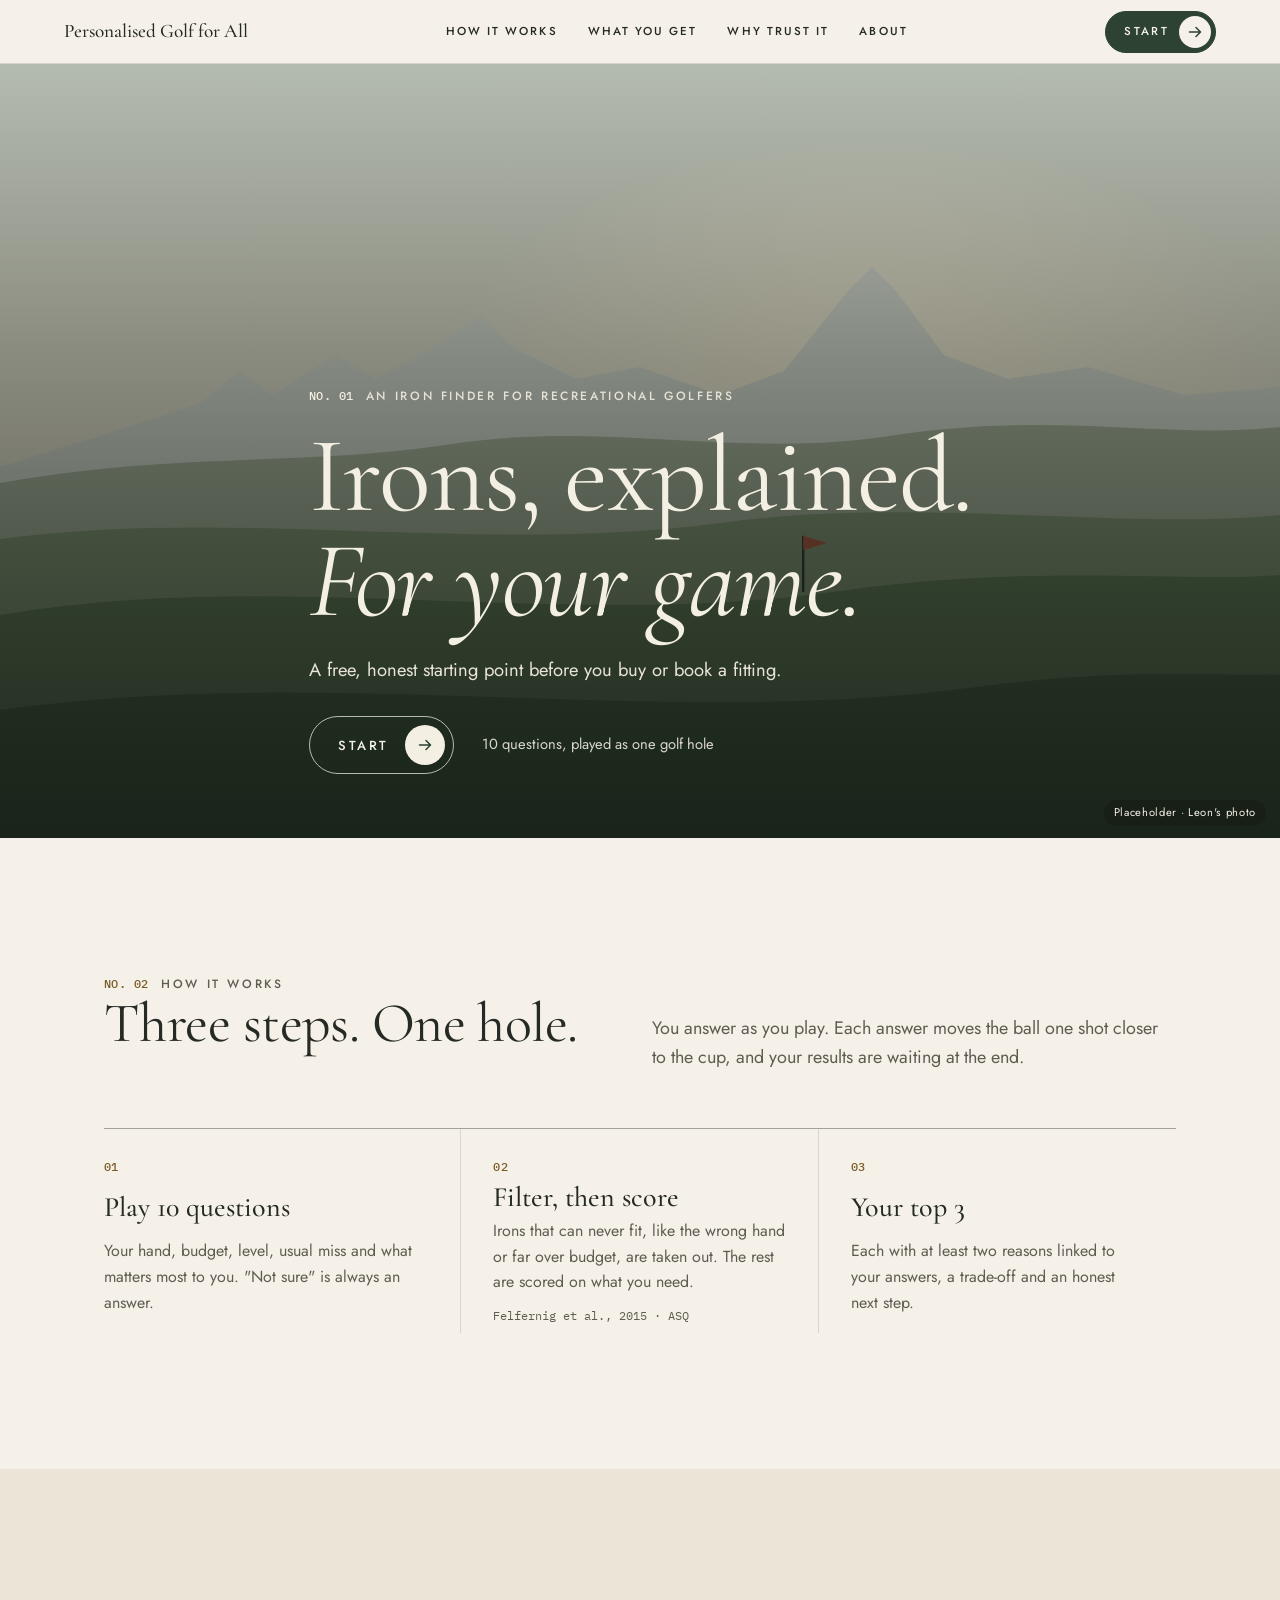
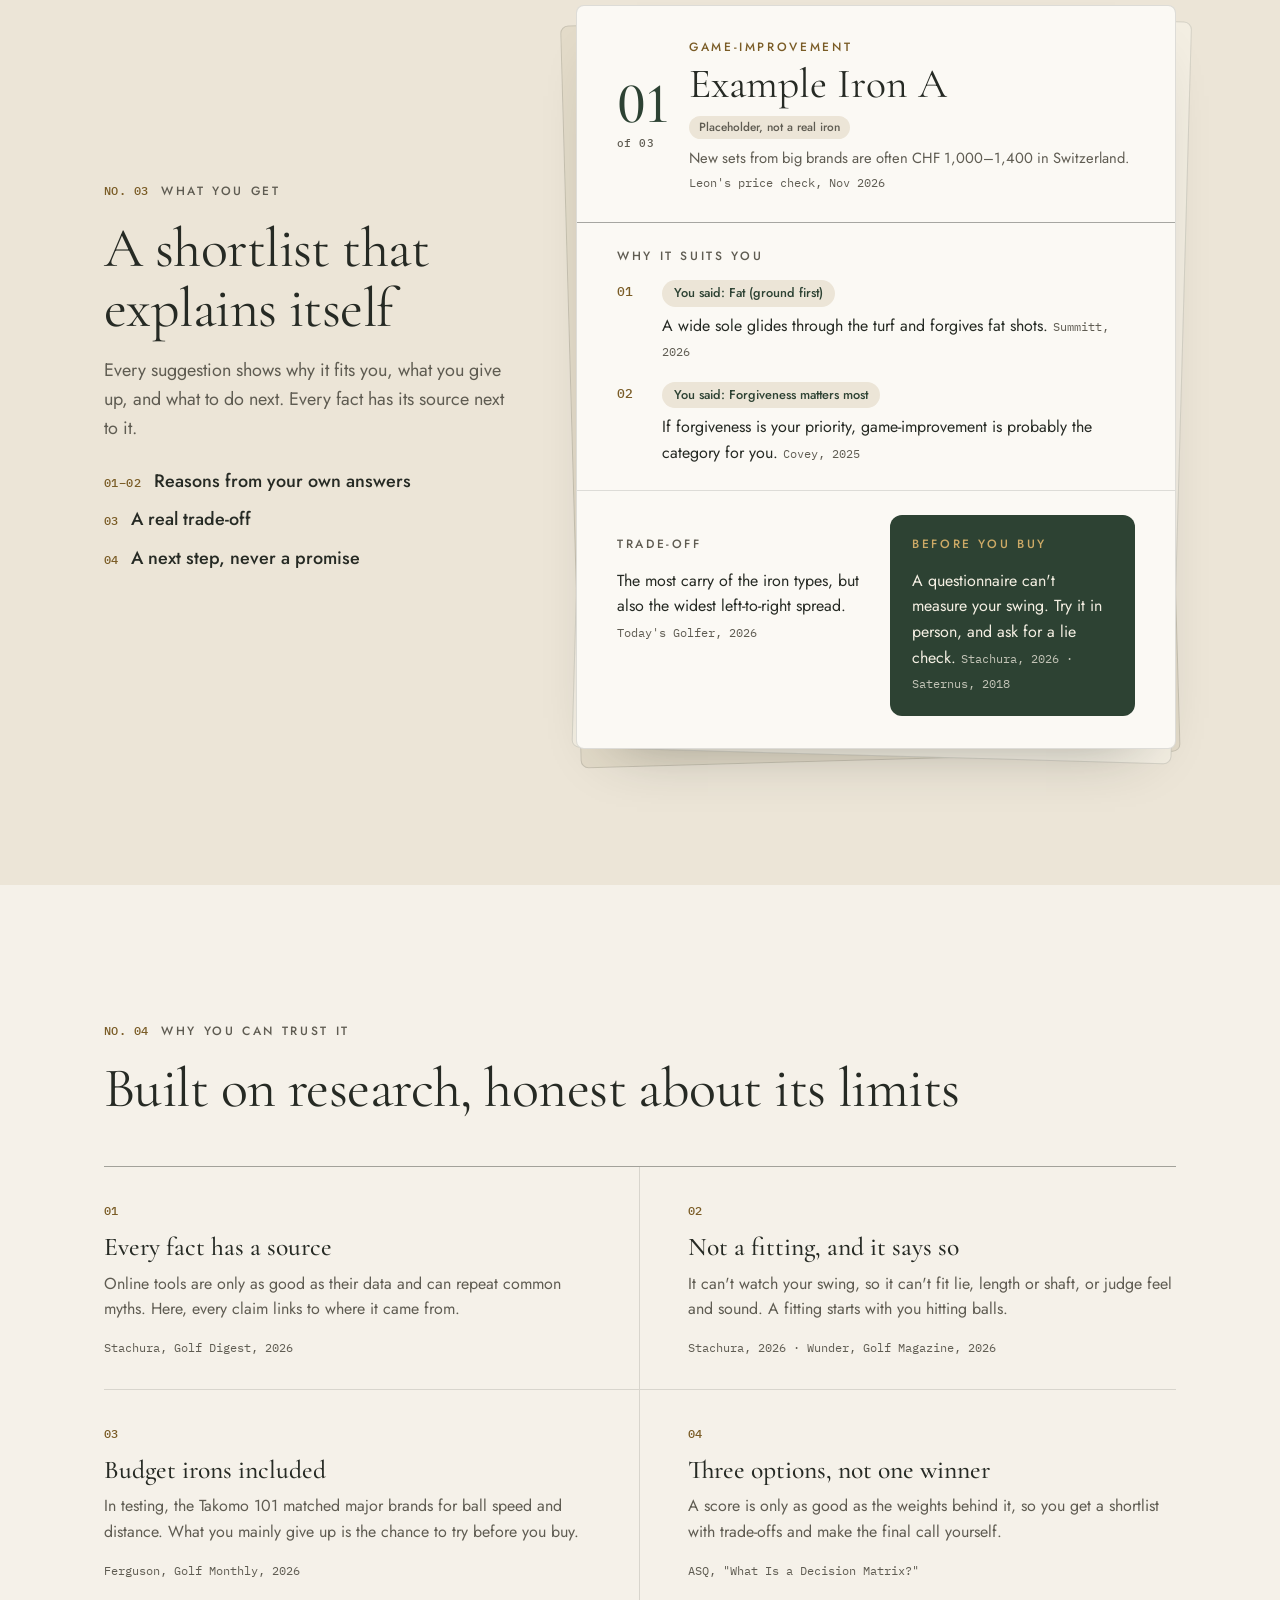
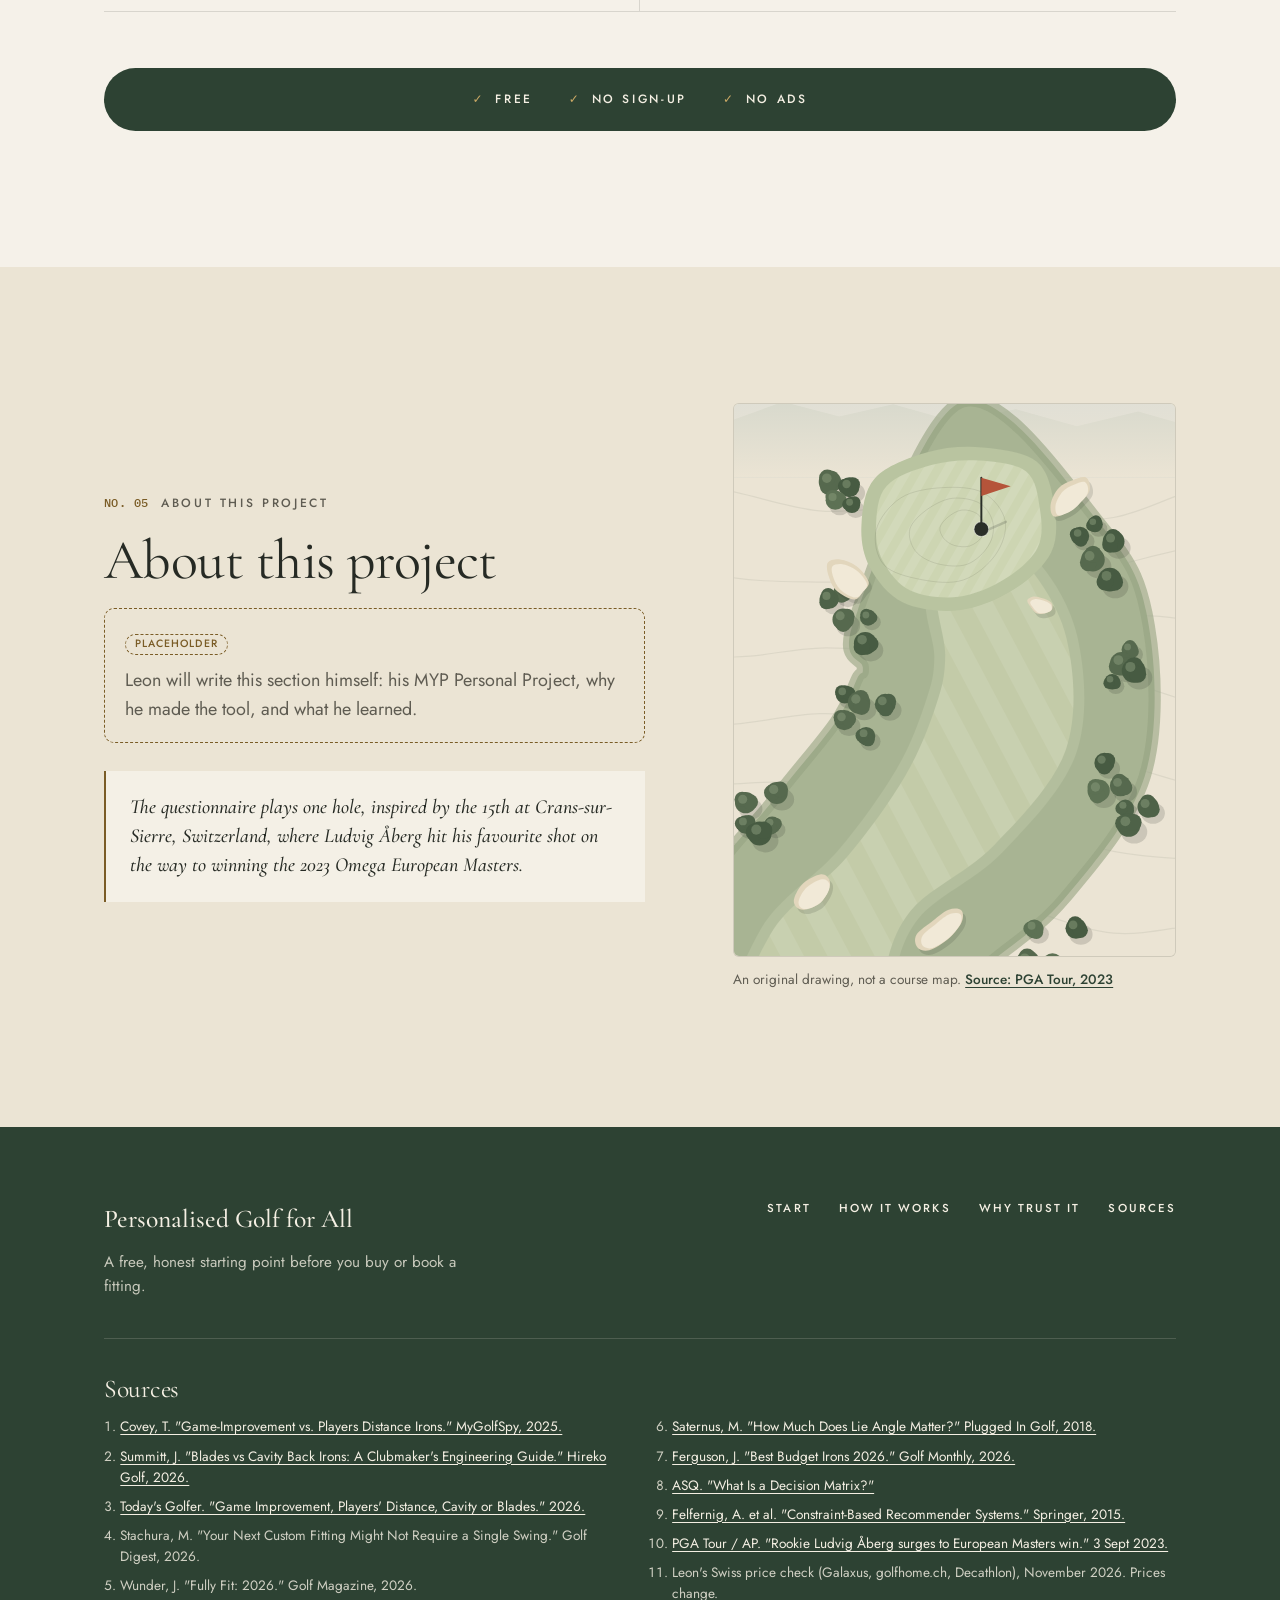
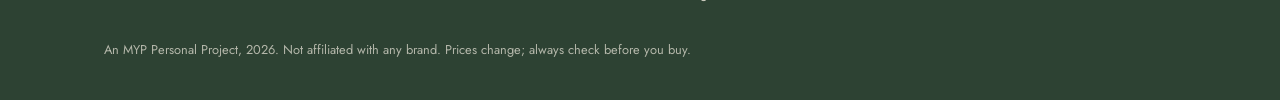
==== commit 092191cf: "Question 8: "Up to 3" label, squarer boxes, Not sure on its own row" ====
--- a/index.html
+++ b/index.html
@@ -646,7 +646,9 @@
         <div class="q-card" id="q-card">
         <div class="q-top">
           <!-- Always shown as text (U3) -->
-          <p class="q-progress caps">Question <span class="num" id="q-number">1</span> of 10</p>
+          <p class="q-progress caps">Question <span class="num" id="q-number">1</span> of 10
+            <!-- Only on question 8: shows you can pick more than one (Leon, 25 Nov) -->
+            <span class="q-pick" id="q-pick" hidden>Up to 3</span></p>
           <!-- The shot you're about to play, with a small icon of the club, e.g. "Shot 3 · Fairway bunker" -->
           <p class="shot-head" id="shot-head"></p>
         </div>
--- a/style.css
+++ b/style.css
@@ -422,6 +422,12 @@
 .q-top { display: flex; flex-wrap: wrap; justify-content: space-between; align-items: center; gap: 8px 16px; margin-bottom: 16px; }
 .q-progress { margin: 0; color: var(--muted); }
 .q-progress .num { color: var(--ink); font-size: 0.85rem; }
+/* "Up to 3" label next to the question number (question 8 only, Leon 25 Nov) */
+.q-pick {
+  display: inline-block; margin-left: 8px; padding: 3px 9px 2px;
+  border: 1px solid var(--brass-ink); border-radius: 999px;
+  font-size: 0.66rem; color: var(--brass-ink); vertical-align: 1px;
+}
 .shot-head {
   display: inline-flex; align-items: center; gap: 8px; margin: 0;
   padding: 5px 12px 5px 8px; border-radius: 999px; background: var(--stone);
@@ -489,6 +495,26 @@
   .options.compact .option { min-height: 52px; padding: 10px 12px; gap: 8px; font-size: 0.92rem; border-radius: 12px; }
   .options.compact .option input { width: 18px; height: 18px; }
 }
+
+/* Question 8: ranked choice (Leon, 25 Nov). The circle fills green and shows the rank (1, 2, 3). */
+.pick { display: grid; }
+.options.ranked .option input { border-radius: 7px; }   /* slightly squarer than the round "pick one" circles (Leon, 25 Nov) */
+@media (max-width: 419px) {
+  .options.ranked .option input { border-radius: 6px; }
+  .options.compact .option.is-exclusive { grid-column: 1 / -1; }   /* "Not sure" gets its own full-width row */
+}
+.pick > * { grid-area: 1 / 1; }            /* the number sits on top of the circle */
+.rank {
+  place-self: center; pointer-events: none;
+  font: 600 0.72rem/1 var(--mono); font-variant-numeric: lining-nums; color: var(--paper);
+}
+.option.is-ranked input { background: var(--deep); border-color: var(--deep); }
+.option.is-ranked .rank { animation: rank-in 0.3s var(--slow) both; }
+@keyframes rank-in { from { transform: scale(0.4); opacity: 0; } }
+/* When 3 are picked, the others look unavailable (dashed, muted text that still passes contrast) */
+.option.is-unavailable { border-style: dashed; color: var(--muted); }
+.option.is-unavailable:hover { border-color: var(--line-strong); }
+.rank-status { margin: 12px 0 0; min-height: 1.4em; font-size: 0.88rem; color: var(--muted); }
 
 /* Question 10: optional number fields */
 .fields { display: grid; gap: 18px; }
@@ -530,6 +556,11 @@
 .card-table td:first-child { width: 3.2rem; font: 500 0.8rem var(--mono); color: var(--brass-ink); border-right: 1px solid var(--line); text-align: center; }
 .card-table td:nth-child(2) { color: var(--muted); }
 .card-table td:last-child { font-weight: 500; }
+/* Question 8's ranked choices: "1 Forgiveness / 2 Control and accuracy / 3 Feel" */
+.ranked-list { margin: 0; padding: 0; list-style: none; counter-reset: rank; }
+.ranked-list li { counter-increment: rank; display: grid; grid-template-columns: 1.4em 1fr; align-items: baseline; }   /* long names wrap under the name, not the number */
+.ranked-list li + li { margin-top: 4px; }
+.ranked-list li::before { content: counter(rank); font: 500 0.8rem var(--mono); color: var(--brass-ink); }
 
 /* =========================================================
    9. LAPTOP LAYOUT (1024px and wider)
@@ -562,6 +593,6 @@
 @media (prefers-reduced-motion: reduce) {
   .q-card, .button, .button .arrow, .option, .option input, .marker-tip { transition: none; }
   .q-card.is-leaving { transform: none; opacity: 1; }
-  #flag-cloth, .clouds span, .marker.is-new, .results.is-rising .scorecard { animation: none; }
+  #flag-cloth, .clouds span, .marker.is-new, .results.is-rising .scorecard, .option.is-ranked .rank { animation: none; }
   .clouds { display: none; }
 }
